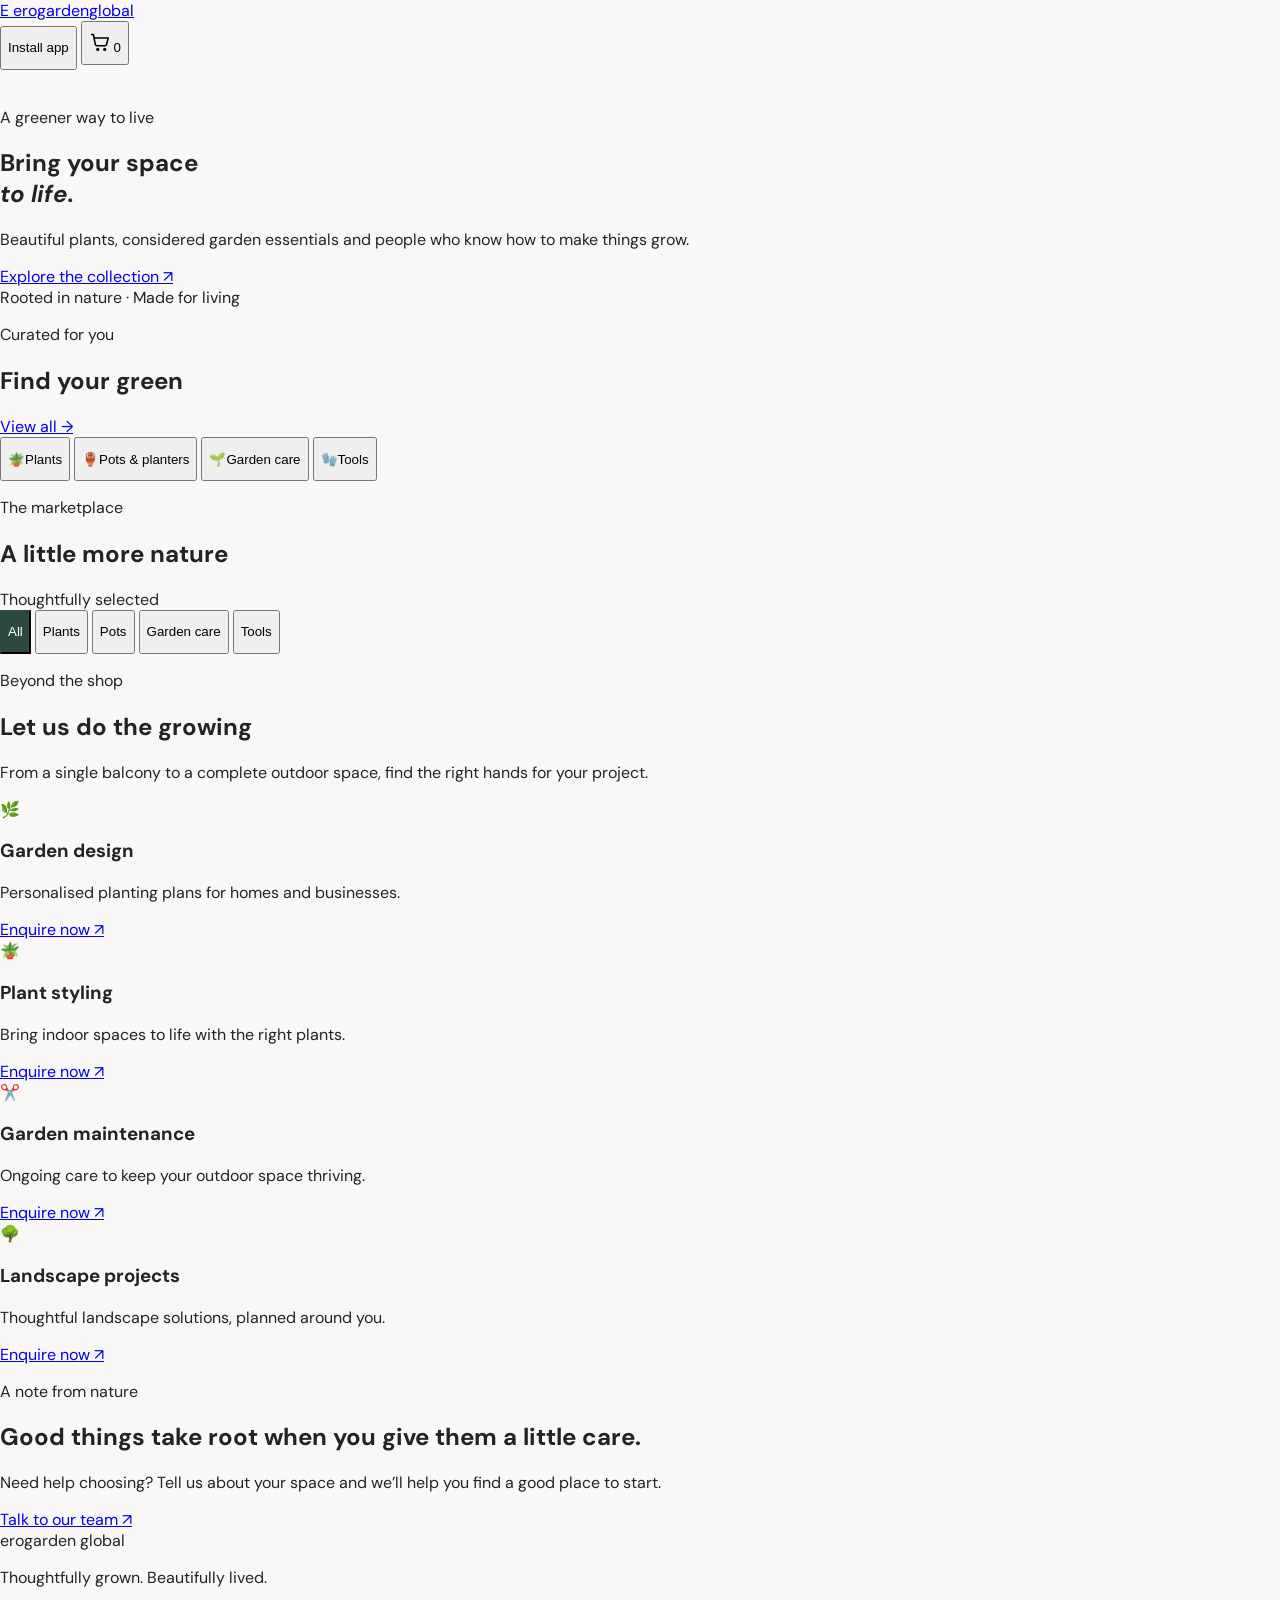
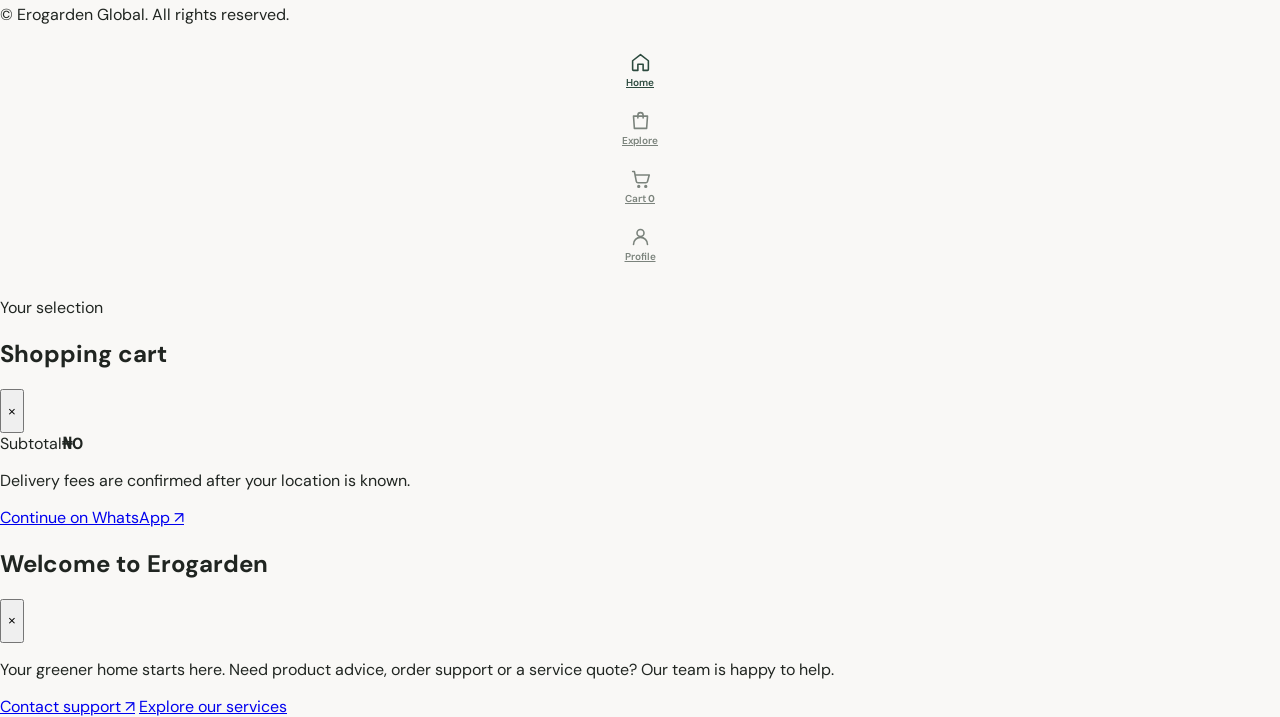
==== index.html @ 3f5a3abb "Build Erogarden Global mobile-first PWA storefront" ====
<!doctype html>
<html lang="en">
<head>
  <meta charset="UTF-8">
  <meta name="viewport" content="width=device-width, initial-scale=1, viewport-fit=cover">
  <meta name="theme-color" content="#2C4A3E">
  <meta name="description" content="Erogarden Global — shop thoughtfully selected plants, garden essentials and trusted outdoor services.">
  <title>Erogarden Global — Grow beautifully</title>
  <link rel="manifest" href="/manifest.webmanifest">
  <link rel="icon" href="/assets/icon.svg" type="image/svg+xml">
  <link rel="preconnect" href="https://fonts.googleapis.com">
  <link rel="preconnect" href="https://fonts.gstatic.com" crossorigin>
  <link href="https://fonts.googleapis.com/css2?family=DM+Sans:wght@400;500;600;700&family=Playfair+Display:wght@500;600;700&display=swap" rel="stylesheet">
  <script src="https://cdn.tailwindcss.com"></script>
  <script>
    tailwind.config = { theme: { extend: { colors: { forest: '#2C4A3E', cream: '#F9F8F6', amber: '#D97706', ink: '#202521', muted: '#737A73' }, fontFamily: { sans: ['DM Sans','sans-serif'], display: ['Playfair Display','serif'] }, boxShadow: { soft: '0 14px 40px rgba(31,52,42,.08)' } } } };
  </script>
  <style>
    :root{color-scheme:light;--forest:#2C4A3E;--cream:#F9F8F6;--amber:#D97706;--ink:#202521}
    *{box-sizing:border-box}
    html{scroll-behavior:smooth;scroll-padding-top:5rem}
    body{margin:0;background:var(--cream);color:var(--ink);font-family:'DM Sans',sans-serif;-webkit-tap-highlight-color:transparent}
    button,a,input,select{touch-action:manipulation}
    button,a{min-height:44px}
    .safe-bottom{padding-bottom:max(.5rem,env(safe-area-inset-bottom))}
    .nav-item{display:flex;flex-direction:column;align-items:center;justify-content:center;gap:3px;min-width:60px;min-height:58px;color:#7b837c;font-size:10px;font-weight:600}
    .nav-item[aria-current="page"]{color:var(--forest)}
    .nav-icon{width:21px;height:21px;stroke:currentColor;stroke-width:1.8;fill:none;stroke-linecap:round;stroke-linejoin:round}
    .chip[aria-pressed="true"]{background:var(--forest);color:white;border-color:var(--forest)}
    .product-card{background:#fff;border:1px solid #eceee9;overflow:hidden}
    .product-card img{display:block;width:100%;height:100%;object-fit:cover}
    .line-clamp-2{display:-webkit-box;-webkit-line-clamp:2;-webkit-box-orient:vertical;overflow:hidden}
    .hide-scrollbar{scrollbar-width:none}.hide-scrollbar::-webkit-scrollbar{display:none}
    .toast{transform:translateY(12px);opacity:0;pointer-events:none;transition:all .25s ease}
    .toast.show{transform:translateY(0);opacity:1}
    @media(prefers-reduced-motion:reduce){*,*::before,*::after{scroll-behavior:auto!important;animation-duration:.01ms!important;transition-duration:.01ms!important}}
  </style>
</head>
<body class="min-h-screen">
  <header class="sticky top-0 z-40 border-b border-stone-200/80 bg-cream/95 backdrop-blur-md">
    <div class="mx-auto flex max-w-6xl items-center justify-between px-4 py-3">
      <a href="#home" class="flex min-h-[44px] items-center gap-2" aria-label="Erogarden Global home">
        <span class="grid h-9 w-9 place-items-center bg-forest text-lg text-white">E</span>
        <span class="leading-tight"><span class="block font-display text-lg font-semibold tracking-tight text-forest">erogarden</span><span class="block text-[9px] font-bold uppercase tracking-[.24em] text-muted">global</span></span>
      </a>
      <div class="flex items-center gap-2">
        <button id="installBtn" class="hidden min-h-[44px] border border-forest/20 px-3 text-xs font-semibold text-forest">Install app</button>
        <button id="headerCart" class="relative grid min-h-[44px] min-w-[44px] place-items-center text-forest" aria-label="Open cart">
          <svg class="nav-icon" viewBox="0 0 24 24"><path d="M3 4h2l2.2 11.2a2 2 0 0 0 2 1.6h8.9a2 2 0 0 0 1.9-1.4L22 8H6"/><circle cx="10" cy="21" r="1"/><circle cx="18" cy="21" r="1"/></svg>
          <span id="headerCartCount" class="absolute right-0 top-0 grid h-4 min-w-4 place-items-center bg-amber px-1 text-[9px] font-bold text-white">0</span>
        </button>
      </div>
    </div>
  </header>

  <main id="home" class="mx-auto max-w-6xl px-4 pb-28">
    <section class="relative mt-4 overflow-hidden bg-forest text-white">
      <img class="absolute inset-0 h-full w-full object-cover opacity-25" src="https://images.unsplash.com/photo-1416879595882-3373a0480b5b?auto=format&fit=crop&w=1600&q=85" alt="" fetchpriority="high">
      <div class="relative max-w-xl px-6 py-12 sm:px-10 sm:py-16">
        <p class="mb-4 text-[10px] font-bold uppercase tracking-[.28em] text-amber-300">A greener way to live</p>
        <h1 class="font-display text-4xl leading-[1.08] tracking-tight sm:text-6xl">Bring your space<br><em class="font-medium text-amber-300">to life.</em></h1>
        <p class="mt-4 max-w-sm text-sm leading-6 text-white/80">Beautiful plants, considered garden essentials and people who know how to make things grow.</p>
        <a href="#marketplace" class="mt-7 inline-flex items-center justify-center bg-amber px-6 py-3 text-sm font-bold text-white transition hover:bg-amber-700">Explore the collection <span class="ml-3">↗</span></a>
      </div>
      <div class="absolute bottom-4 right-4 hidden border border-white/30 px-3 py-2 text-[9px] uppercase tracking-[.2em] text-white/80 sm:block">Rooted in nature · Made for living</div>
    </section>

    <section class="py-8" aria-label="Shop by category">
      <div class="mb-4 flex items-end justify-between"><div><p class="text-[10px] font-bold uppercase tracking-[.2em] text-amber">Curated for you</p><h2 class="mt-1 font-display text-2xl">Find your green</h2></div><a href="#marketplace" class="text-xs font-bold text-forest">View all →</a></div>
      <div class="hide-scrollbar -mx-4 flex gap-3 overflow-x-auto px-4 pb-1">
        <button class="category-shortcut min-w-[112px] border border-stone-200 bg-white p-3 text-left" data-category="Plants"><span class="text-2xl">🪴</span><span class="mt-2 block text-xs font-semibold">Plants</span></button>
        <button class="category-shortcut min-w-[112px] border border-stone-200 bg-white p-3 text-left" data-category="Pots"><span class="text-2xl">🏺</span><span class="mt-2 block text-xs font-semibold">Pots & planters</span></button>
        <button class="category-shortcut min-w-[112px] border border-stone-200 bg-white p-3 text-left" data-category="Garden Care"><span class="text-2xl">🌱</span><span class="mt-2 block text-xs font-semibold">Garden care</span></button>
        <button class="category-shortcut min-w-[112px] border border-stone-200 bg-white p-3 text-left" data-category="Tools"><span class="text-2xl">🧤</span><span class="mt-2 block text-xs font-semibold">Tools</span></button>
      </div>
    </section>

    <section id="marketplace" class="scroll-mt-24 py-5">
      <div class="flex items-end justify-between"><div><p class="text-[10px] font-bold uppercase tracking-[.2em] text-amber">The marketplace</p><h2 class="mt-1 font-display text-2xl">A little more nature</h2></div><span class="text-xs text-muted">Thoughtfully selected</span></div>
      <div class="hide-scrollbar my-4 flex gap-2 overflow-x-auto pb-1" role="group" aria-label="Filter products">
        <button class="chip border border-stone-300 px-4 text-xs font-semibold" data-filter="All" aria-pressed="true">All</button>
        <button class="chip border border-stone-300 px-4 text-xs font-semibold" data-filter="Plants" aria-pressed="false">Plants</button>
        <button class="chip border border-stone-300 px-4 text-xs font-semibold" data-filter="Pots" aria-pressed="false">Pots</button>
        <button class="chip border border-stone-300 px-4 text-xs font-semibold" data-filter="Garden Care" aria-pressed="false">Garden care</button>
        <button class="chip border border-stone-300 px-4 text-xs font-semibold" data-filter="Tools" aria-pressed="false">Tools</button>
      </div>
      <div id="productGrid" class="grid grid-cols-2 gap-3 sm:grid-cols-3 lg:grid-cols-4" aria-live="polite"></div>
    </section>

    <section id="services" class="scroll-mt-24 py-9">
      <div class="mb-5"><p class="text-[10px] font-bold uppercase tracking-[.2em] text-amber">Beyond the shop</p><h2 class="mt-1 font-display text-2xl">Let us do the growing</h2><p class="mt-2 max-w-md text-sm leading-6 text-muted">From a single balcony to a complete outdoor space, find the right hands for your project.</p></div>
      <div class="grid gap-3 sm:grid-cols-2">
        <article class="flex gap-4 border border-stone-200 bg-white p-4"><span class="text-3xl">🌿</span><div><h3 class="font-semibold">Garden design</h3><p class="mt-1 text-xs leading-5 text-muted">Personalised planting plans for homes and businesses.</p><a class="service-link mt-3 inline-flex items-center text-xs font-bold text-forest" href="https://wa.me/?text=Hello%20Erogarden%20Global%2C%20I%27m%20interested%20in%20garden%20design." target="_blank" rel="noopener">Enquire now ↗</a></div></article>
        <article class="flex gap-4 border border-stone-200 bg-white p-4"><span class="text-3xl">🪴</span><div><h3 class="font-semibold">Plant styling</h3><p class="mt-1 text-xs leading-5 text-muted">Bring indoor spaces to life with the right plants.</p><a class="service-link mt-3 inline-flex items-center text-xs font-bold text-forest" href="https://wa.me/?text=Hello%20Erogarden%20Global%2C%20I%27m%20interested%20in%20plant%20styling." target="_blank" rel="noopener">Enquire now ↗</a></div></article>
        <article class="flex gap-4 border border-stone-200 bg-white p-4"><span class="text-3xl">✂️</span><div><h3 class="font-semibold">Garden maintenance</h3><p class="mt-1 text-xs leading-5 text-muted">Ongoing care to keep your outdoor space thriving.</p><a class="service-link mt-3 inline-flex items-center text-xs font-bold text-forest" href="https://wa.me/?text=Hello%20Erogarden%20Global%2C%20I%27m%20interested%20in%20garden%20maintenance." target="_blank" rel="noopener">Enquire now ↗</a></div></article>
        <article class="flex gap-4 border border-stone-200 bg-white p-4"><span class="text-3xl">🌳</span><div><h3 class="font-semibold">Landscape projects</h3><p class="mt-1 text-xs leading-5 text-muted">Thoughtful landscape solutions, planned around you.</p><a class="service-link mt-3 inline-flex items-center text-xs font-bold text-forest" href="https://wa.me/?text=Hello%20Erogarden%20Global%2C%20I%27d%20like%20to%20discuss%20a%20landscape%20project." target="_blank" rel="noopener">Enquire now ↗</a></div></article>
      </div>
    </section>

    <section class="bg-[#E9EEE8] px-5 py-7 sm:px-8">
      <p class="text-[10px] font-bold uppercase tracking-[.2em] text-forest">A note from nature</p>
      <h2 class="mt-2 max-w-lg font-display text-2xl leading-snug text-forest">Good things take root when you give them a little care.</h2>
      <p class="mt-2 text-sm leading-6 text-forest/75">Need help choosing? Tell us about your space and we’ll help you find a good place to start.</p>
      <a href="https://wa.me/?text=Hello%20Erogarden%20Global%2C%20please%20help%20me%20choose%20the%20right%20plants." target="_blank" rel="noopener" class="mt-5 inline-flex items-center justify-center bg-forest px-5 py-3 text-sm font-semibold text-white">Talk to our team ↗</a>
    </section>
  </main>

  <footer class="border-t border-stone-200 px-4 py-7 pb-28 text-center text-xs text-muted"><span class="font-display text-lg text-forest">erogarden global</span><p class="mt-2">Thoughtfully grown. Beautifully lived.</p><p class="mt-4">© <span id="year"></span> Erogarden Global. All rights reserved.</p></footer>

  <nav class="safe-bottom fixed inset-x-0 bottom-0 z-50 border-t border-stone-200 bg-white/95 px-3 pt-1 backdrop-blur-lg" aria-label="Main navigation">
    <div class="mx-auto flex max-w-lg items-center justify-around">
      <a class="nav-item" href="#home" data-nav="home" aria-current="page"><svg class="nav-icon" viewBox="0 0 24 24"><path d="m3 10 9-7 9 7v10a1 1 0 0 1-1 1h-5v-7H9v7H4a1 1 0 0 1-1-1z"/></svg><span>Home</span></a>
      <a class="nav-item" href="#marketplace" data-nav="marketplace"><svg class="nav-icon" viewBox="0 0 24 24"><path d="M4 7h16l-1 14H5L4 7Z"/><path d="M9 9V6a3 3 0 0 1 6 0v3"/></svg><span>Explore</span></a>
      <a class="nav-item relative" href="#cart" data-nav="cart"><svg class="nav-icon" viewBox="0 0 24 24"><path d="M3 4h2l2.2 11.2a2 2 0 0 0 2 1.6h8.9a2 2 0 0 0 1.9-1.4L22 8H6"/><circle cx="10" cy="21" r="1"/><circle cx="18" cy="21" r="1"/></svg><span>Cart <b id="bottomCartCount" class="ml-0.5 text-amber">0</b></span></a>
      <a class="nav-item" href="#profile" data-nav="profile"><svg class="nav-icon" viewBox="0 0 24 24"><circle cx="12" cy="8" r="4"/><path d="M4 21a8 8 0 0 1 16 0"/></svg><span>Profile</span></a>
    </div>
  </nav>

  <section id="cart" class="fixed inset-0 z-[60] hidden bg-ink/40" aria-label="Shopping cart" aria-modal="true" role="dialog">
    <div class="absolute inset-x-0 bottom-0 max-h-[85vh] overflow-y-auto bg-cream p-5 pb-8 sm:left-auto sm:right-0 sm:top-0 sm:h-full sm:max-h-none sm:w-full sm:max-w-md">
      <div class="flex items-center justify-between"><div><p class="text-[10px] font-bold uppercase tracking-[.2em] text-amber">Your selection</p><h2 class="font-display text-2xl">Shopping cart</h2></div><button id="closeCart" class="grid min-h-[44px] min-w-[44px] place-items-center text-2xl" aria-label="Close cart">×</button></div>
      <div id="cartItems" class="mt-5 space-y-3"></div>
      <div class="mt-6 border-t border-stone-200 pt-4"><div class="flex justify-between text-sm"><span class="text-muted">Subtotal</span><strong id="cartSubtotal">₦0</strong></div><p class="mt-2 text-[11px] leading-5 text-muted">Delivery fees are confirmed after your location is known.</p><a id="checkoutBtn" href="#" class="mt-5 flex min-h-[48px] items-center justify-center bg-forest px-5 text-sm font-bold text-white">Continue on WhatsApp ↗</a></div>
    </div>
  </section>

  <section id="profile" class="fixed inset-0 z-[55] hidden bg-ink/40" aria-label="Profile panel" aria-modal="true" role="dialog">
    <div class="absolute inset-x-0 bottom-0 bg-cream p-6 sm:left-auto sm:right-0 sm:top-0 sm:h-full sm:w-full sm:max-w-md">
      <div class="flex items-center justify-between"><h2 class="font-display text-2xl">Welcome to Erogarden</h2><button id="closeProfile" class="grid min-h-[44px] min-w-[44px] place-items-center text-2xl" aria-label="Close profile">×</button></div>
      <p class="mt-3 text-sm leading-6 text-muted">Your greener home starts here. Need product advice, order support or a service quote? Our team is happy to help.</p>
      <a href="https://wa.me/?text=Hello%20Erogarden%20Global%2C%20I%20need%20some%20assistance." target="_blank" rel="noopener" class="mt-6 flex min-h-[48px] items-center justify-center bg-forest px-5 text-sm font-bold text-white">Contact support ↗</a>
      <a href="#services" id="profileServices" class="mt-3 flex min-h-[48px] items-center justify-center border border-forest text-sm font-semibold text-forest">Explore our services</a>
    </div>
  </section>

  <div id="toast" class="toast fixed bottom-24 left-1/2 z-[70] -translate-x-1/2 bg-ink px-4 py-3 text-xs font-semibold text-white shadow-soft" role="status" aria-live="polite"></div>

  <script src="/app.js" defer></script>
</body>
</html>
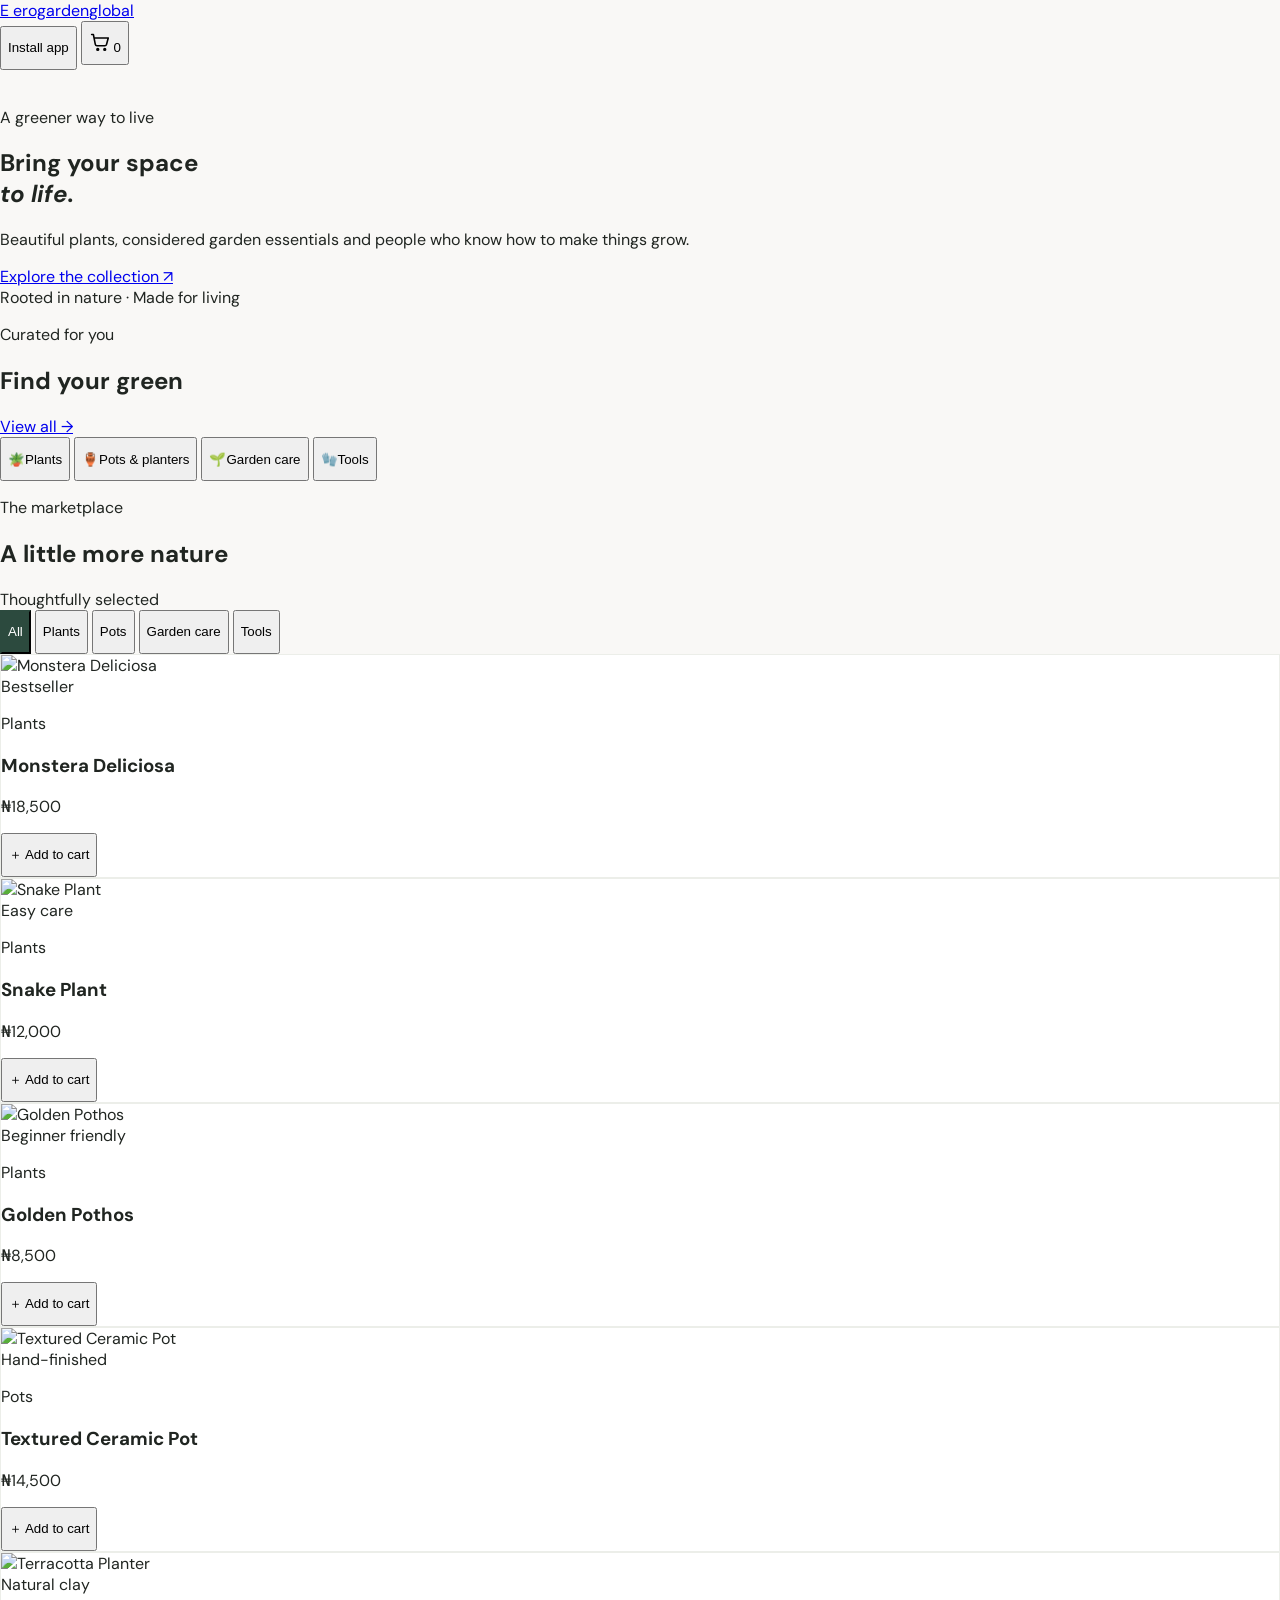
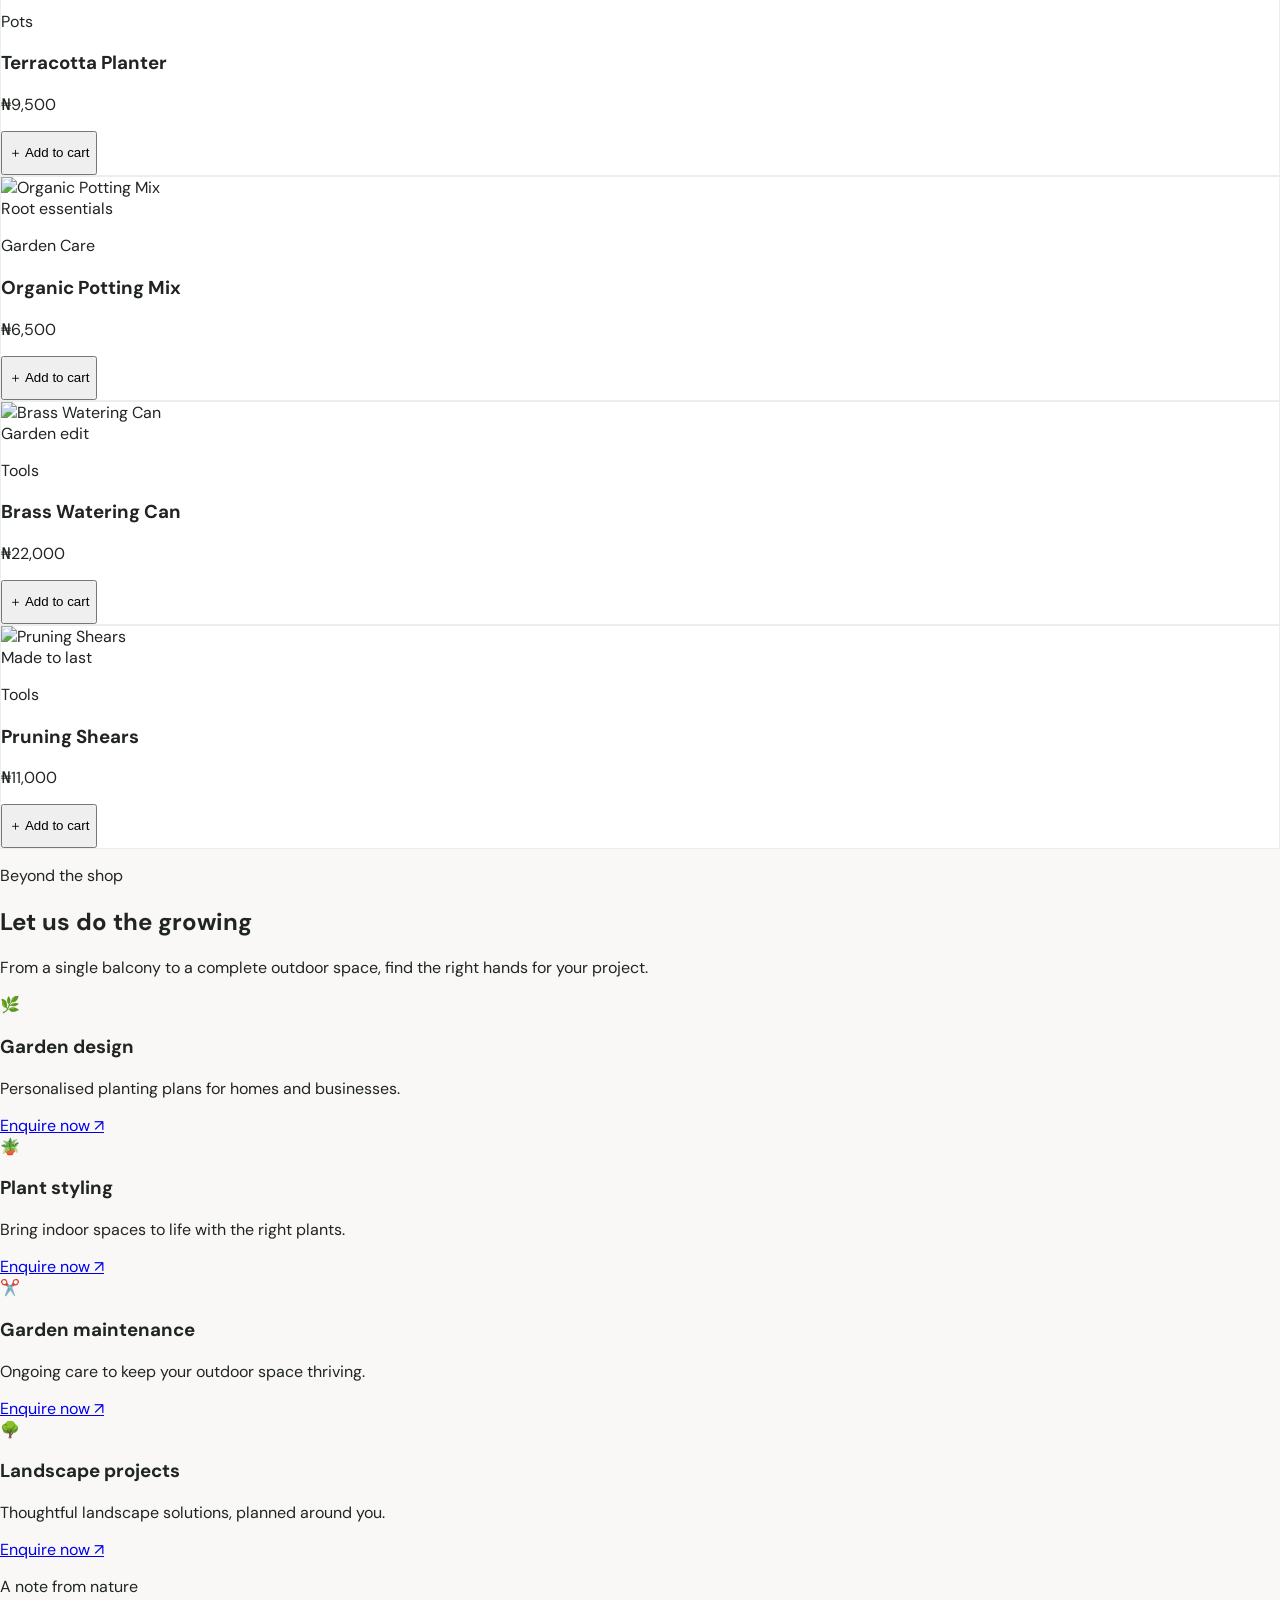
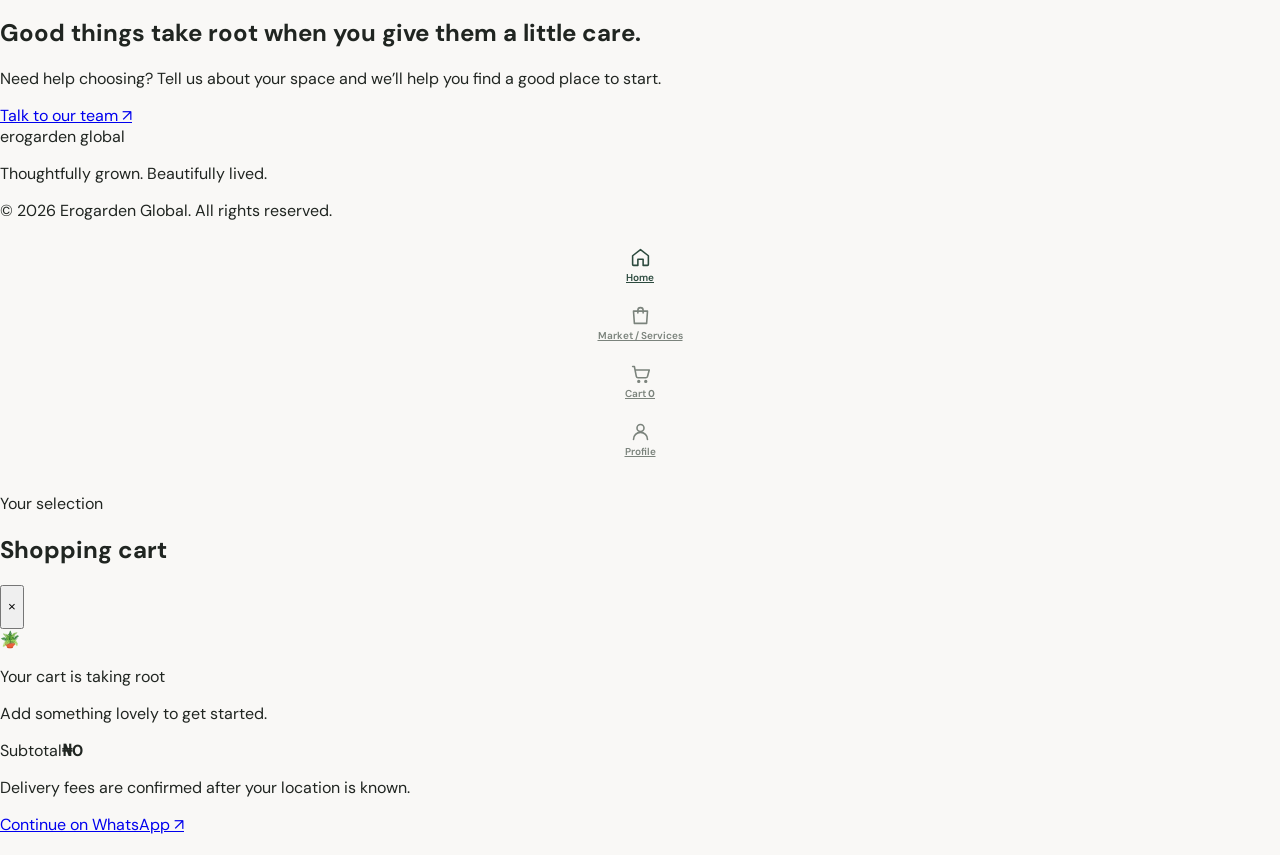
==== commit 9e0e67a0: "Label marketplace and services bottom navigation" ====
--- a/index.html
+++ b/index.html
@@ -110,7 +110,7 @@
   <nav class="safe-bottom fixed inset-x-0 bottom-0 z-50 border-t border-stone-200 bg-white/95 px-3 pt-1 backdrop-blur-lg" aria-label="Main navigation">
     <div class="mx-auto flex max-w-lg items-center justify-around">
       <a class="nav-item" href="#home" data-nav="home" aria-current="page"><svg class="nav-icon" viewBox="0 0 24 24"><path d="m3 10 9-7 9 7v10a1 1 0 0 1-1 1h-5v-7H9v7H4a1 1 0 0 1-1-1z"/></svg><span>Home</span></a>
-      <a class="nav-item" href="#marketplace" data-nav="marketplace"><svg class="nav-icon" viewBox="0 0 24 24"><path d="M4 7h16l-1 14H5L4 7Z"/><path d="M9 9V6a3 3 0 0 1 6 0v3"/></svg><span>Explore</span></a>
+      <a class="nav-item" href="#marketplace" data-nav="marketplace"><svg class="nav-icon" viewBox="0 0 24 24"><path d="M4 7h16l-1 14H5L4 7Z"/><path d="M9 9V6a3 3 0 0 1 6 0v3"/></svg><span>Market / Services</span></a>
       <a class="nav-item relative" href="#cart" data-nav="cart"><svg class="nav-icon" viewBox="0 0 24 24"><path d="M3 4h2l2.2 11.2a2 2 0 0 0 2 1.6h8.9a2 2 0 0 0 1.9-1.4L22 8H6"/><circle cx="10" cy="21" r="1"/><circle cx="18" cy="21" r="1"/></svg><span>Cart <b id="bottomCartCount" class="ml-0.5 text-amber">0</b></span></a>
       <a class="nav-item" href="#profile" data-nav="profile"><svg class="nav-icon" viewBox="0 0 24 24"><circle cx="12" cy="8" r="4"/><path d="M4 21a8 8 0 0 1 16 0"/></svg><span>Profile</span></a>
     </div>
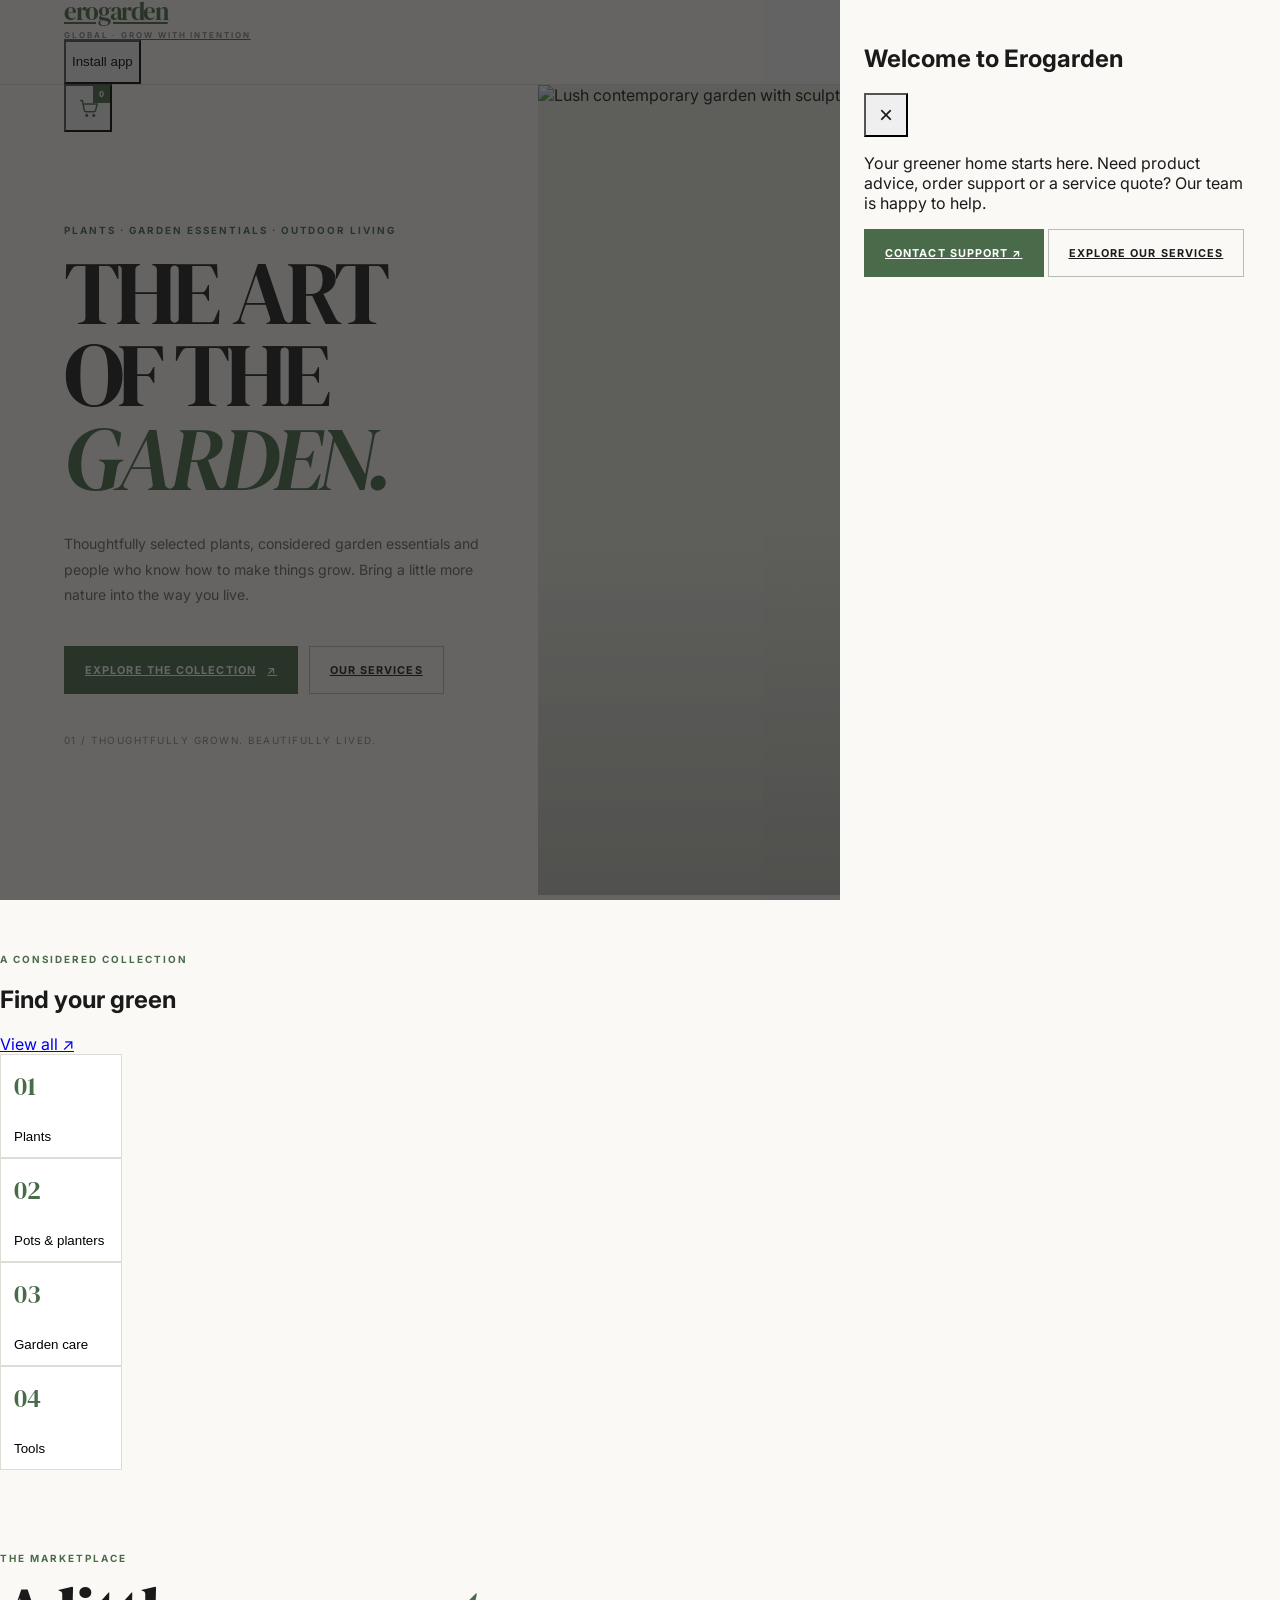
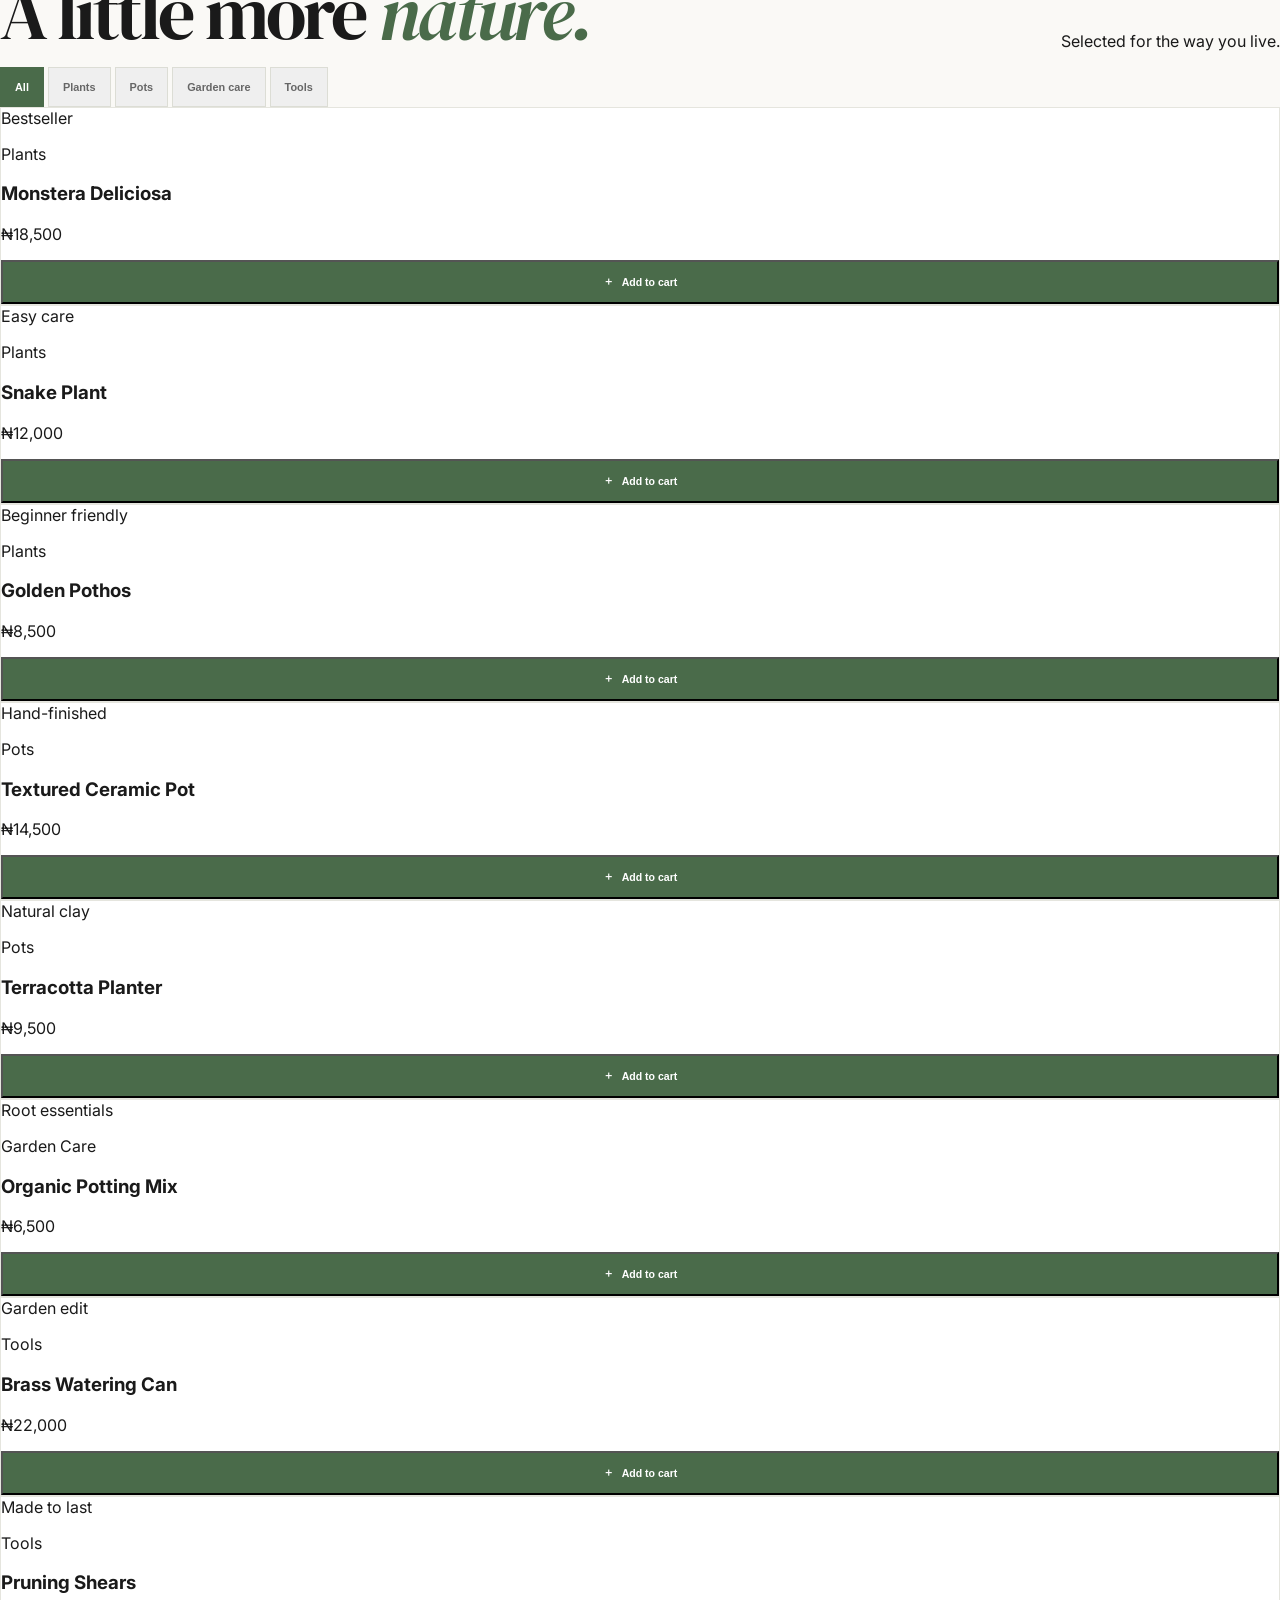
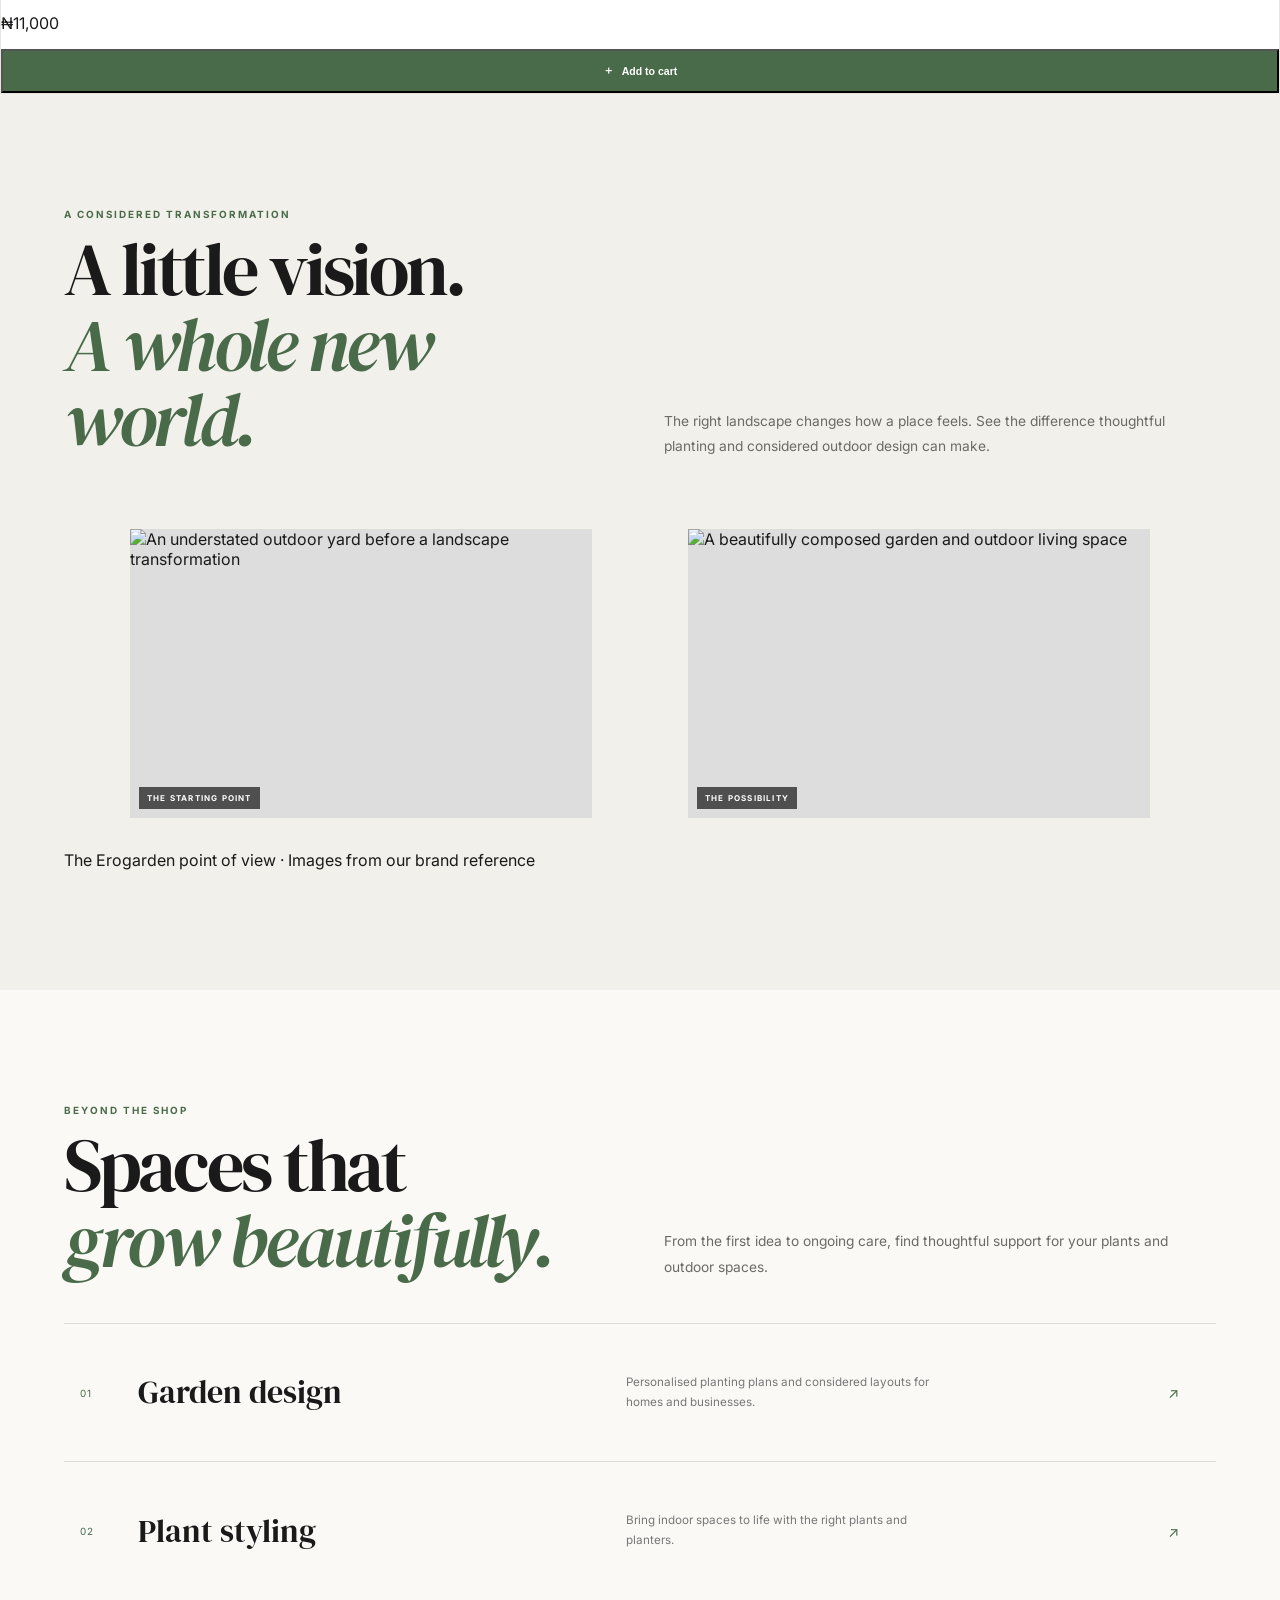
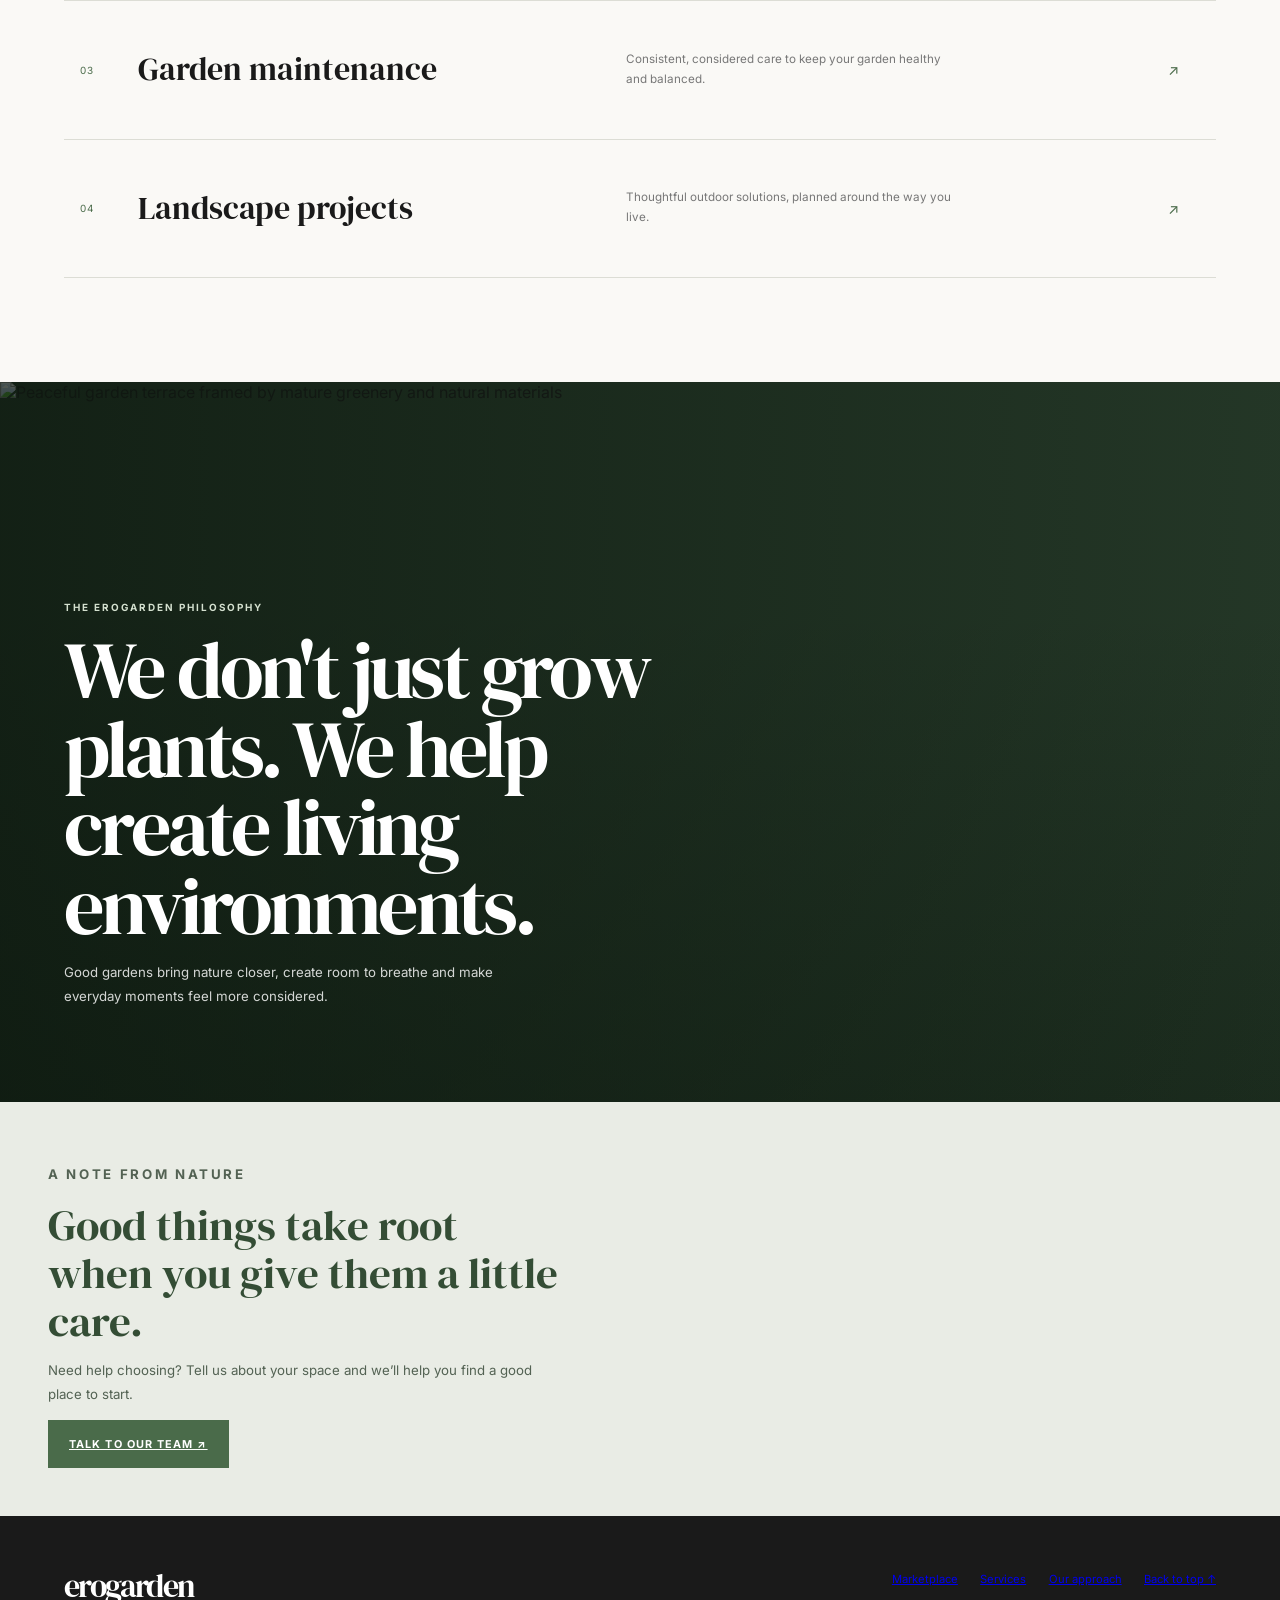
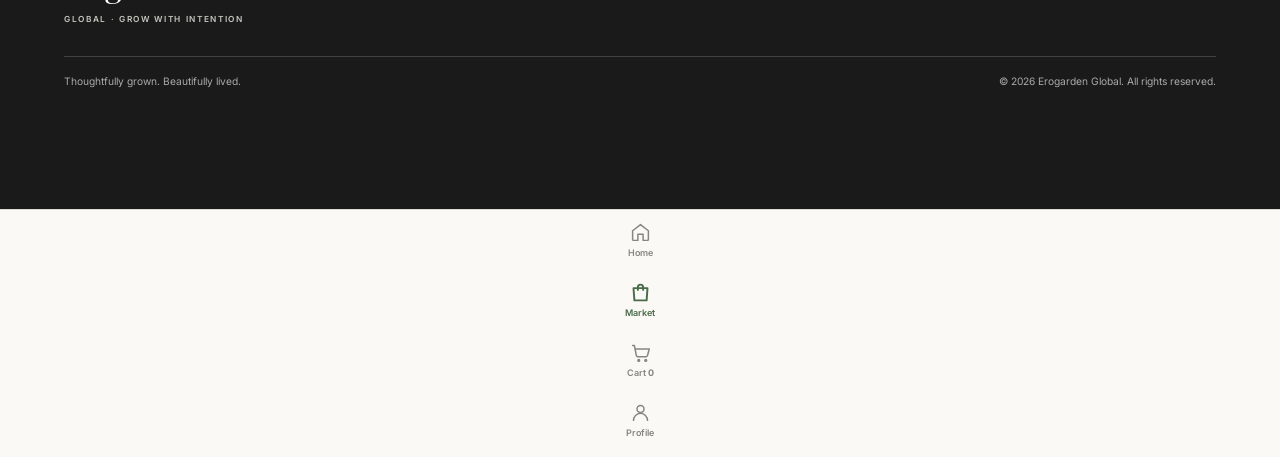
==== commit acde94a3: "Redesign mobile storefront with original Erogarden identity" ====
--- a/index.html
+++ b/index.html
@@ -1,140 +1,263 @@
 <!doctype html>
 <html lang="en">
 <head>
-  <meta charset="UTF-8">
+  <meta charset="utf-8">
   <meta name="viewport" content="width=device-width, initial-scale=1, viewport-fit=cover">
-  <meta name="theme-color" content="#2C4A3E">
-  <meta name="description" content="Erogarden Global — shop thoughtfully selected plants, garden essentials and trusted outdoor services.">
-  <title>Erogarden Global — Grow beautifully</title>
+  <meta name="theme-color" content="#FAF9F6">
+  <meta name="description" content="Erogarden Global — thoughtfully selected plants, garden essentials and considered outdoor services.">
+  <meta property="og:type" content="website">
+  <meta property="og:title" content="Erogarden Global — The art of the garden">
+  <meta property="og:description" content="Thoughtfully grown. Beautifully lived. Explore plants, garden essentials and landscape services from Erogarden.">
+  <meta property="og:image" content="https://images.unsplash.com/photo-1600607687939-ce8a6c25118c?auto=format&fit=crop&w=1200&q=85">
+  <meta name="twitter:card" content="summary_large_image">
+  <title>Erogarden Global — The art of the garden</title>
   <link rel="manifest" href="/manifest.webmanifest">
   <link rel="icon" href="/assets/icon.svg" type="image/svg+xml">
   <link rel="preconnect" href="https://fonts.googleapis.com">
   <link rel="preconnect" href="https://fonts.gstatic.com" crossorigin>
-  <link href="https://fonts.googleapis.com/css2?family=DM+Sans:wght@400;500;600;700&family=Playfair+Display:wght@500;600;700&display=swap" rel="stylesheet">
+  <link rel="preconnect" href="https://images.unsplash.com">
+  <link href="https://fonts.googleapis.com/css2?family=DM+Serif+Display:ital@0;1&family=Inter:wght@400;500;600;700&display=swap" rel="stylesheet">
   <script src="https://cdn.tailwindcss.com"></script>
   <script>
-    tailwind.config = { theme: { extend: { colors: { forest: '#2C4A3E', cream: '#F9F8F6', amber: '#D97706', ink: '#202521', muted: '#737A73' }, fontFamily: { sans: ['DM Sans','sans-serif'], display: ['Playfair Display','serif'] }, boxShadow: { soft: '0 14px 40px rgba(31,52,42,.08)' } } } };
+    tailwind.config = {theme:{extend:{colors:{paper:'#FAF9F6',ink:'#1A1A1A',sage:'#4A6B4A','sage-dark':'#344D35',line:'#DCDDD5',muted:'#6B6B65'},fontFamily:{display:['"DM Serif Display"','Georgia','serif'],sans:['Inter','sans-serif']},boxShadow:{soft:'0 14px 40px rgba(26,26,26,.08)'}}}};
   </script>
   <style>
-    :root{color-scheme:light;--forest:#2C4A3E;--cream:#F9F8F6;--amber:#D97706;--ink:#202521}
-    *{box-sizing:border-box}
-    html{scroll-behavior:smooth;scroll-padding-top:5rem}
-    body{margin:0;background:var(--cream);color:var(--ink);font-family:'DM Sans',sans-serif;-webkit-tap-highlight-color:transparent}
-    button,a,input,select{touch-action:manipulation}
+    :root{color-scheme:light;--paper:#FAF9F6;--ink:#1A1A1A;--sage:#4A6B4A;--sage-dark:#344D35;--line:#DCDDD5;--muted:#6B6B65}
+    *{box-sizing:border-box;border-radius:0!important}
+    html{scroll-behavior:smooth;scroll-padding-top:5.5rem}
+    body{margin:0;background:var(--paper);color:var(--ink);font-family:Inter,sans-serif;-webkit-font-smoothing:antialiased;-webkit-tap-highlight-color:transparent}
+    a,button,input,select,textarea{touch-action:manipulation}
     button,a{min-height:44px}
-    .safe-bottom{padding-bottom:max(.5rem,env(safe-area-inset-bottom))}
-    .nav-item{display:flex;flex-direction:column;align-items:center;justify-content:center;gap:3px;min-width:60px;min-height:58px;color:#7b837c;font-size:10px;font-weight:600}
-    .nav-item[aria-current="page"]{color:var(--forest)}
-    .nav-icon{width:21px;height:21px;stroke:currentColor;stroke-width:1.8;fill:none;stroke-linecap:round;stroke-linejoin:round}
-    .chip[aria-pressed="true"]{background:var(--forest);color:white;border-color:var(--forest)}
-    .product-card{background:#fff;border:1px solid #eceee9;overflow:hidden}
-    .product-card img{display:block;width:100%;height:100%;object-fit:cover}
-    .line-clamp-2{display:-webkit-box;-webkit-line-clamp:2;-webkit-box-orient:vertical;overflow:hidden}
+    a:focus-visible,button:focus-visible,input:focus-visible,select:focus-visible,textarea:focus-visible{outline:2px solid var(--sage);outline-offset:4px}
+    .brand{font-family:"DM Serif Display",Georgia,serif;font-size:1.55rem;letter-spacing:-.055em;line-height:.95;color:var(--sage)}
+    .brand small{display:block;margin-top:.35rem;font:600 .5rem Inter,sans-serif;letter-spacing:.24em;text-transform:uppercase;color:#777}
+    .site-header{border-bottom:1px solid rgba(220,221,213,.9);background:rgba(250,249,246,.96);backdrop-filter:blur(14px)}
+    .header-inner{height:76px}
+    .header-cart{position:relative;display:grid;place-items:center;width:48px;height:48px;color:var(--sage)}
+    .header-cart-count{position:absolute;right:0;top:0;display:grid;min-width:17px;height:17px;place-items:center;padding:0 4px;background:var(--sage);color:#fff;font-size:9px;font-weight:700}
+    .nav-icon{width:21px;height:21px;stroke:currentColor;stroke-width:1.7;fill:none;stroke-linecap:round;stroke-linejoin:round}
+    .hero{display:flex;flex-direction:column}
+    .hero-visual{position:relative;height:47svh;min-height:330px;max-height:610px;overflow:hidden;background:#e8e8df}
+    .hero-visual img{width:100%;height:100%;display:block;object-fit:cover;object-position:center 54%}
+    .hero-visual:after{content:"";position:absolute;inset:0;background:linear-gradient(0deg,rgba(26,26,26,.2),transparent 45%)}
+    .hero-copy{padding:2.5rem 1.25rem 3rem}
+    .eyebrow,.section-kicker{font-size:.62rem;font-weight:700;letter-spacing:.2em;text-transform:uppercase;color:var(--sage)}
+    .hero h1{max-width:9ch;margin:1rem 0 1.15rem;font-family:"DM Serif Display",Georgia,serif;font-size:clamp(3.45rem,14vw,6rem);font-weight:400;line-height:.92;letter-spacing:-.055em}
+    .hero h1 em,.serif-accent{font-weight:400;color:var(--sage)}
+    .hero-intro{max-width:31rem;color:#666;font-size:.9rem;line-height:1.8}
+    .button{display:inline-flex;min-height:48px;align-items:center;justify-content:center;gap:.7rem;padding:0 1.25rem;font-size:.68rem;font-weight:700;letter-spacing:.1em;text-transform:uppercase;transition:background .25s,color .25s,border-color .25s,transform .25s}
+    .button-primary{border:1px solid var(--sage);background:var(--sage);color:white}
+    .button-primary:hover{background:var(--sage-dark);border-color:var(--sage-dark)}
+    .button-outline{border:1px solid #b9bcb2;color:var(--ink)}
+    .button-outline:hover{background:var(--ink);color:white;border-color:var(--ink)}
+    .hero-actions{display:flex;flex-wrap:wrap;gap:.65rem;margin-top:1.55rem}
+    .hero-index{margin-top:1.9rem;color:#888;font-size:.62rem;letter-spacing:.15em;text-transform:uppercase}
+    .section{padding:4.5rem 1.25rem}
+    .section-heading{margin:.75rem 0 1rem;font-family:"DM Serif Display",Georgia,serif;font-size:clamp(2.35rem,9vw,4.6rem);font-weight:400;line-height:1.02;letter-spacing:-.045em}
+    .section-intro{max-width:36rem;color:#6b6b65;font-size:.86rem;line-height:1.85}
+    .category-section{padding:2.6rem 0 1.8rem}
+    .category-tile{display:flex;min-width:122px;min-height:104px;flex-direction:column;justify-content:space-between;border:1px solid var(--line);background:#fff;padding:13px;text-align:left;transition:border-color .25s,background .25s}
+    .category-tile:hover,.category-tile:focus-visible{border-color:var(--sage);background:#F1F0EA}
+    .category-symbol{font-family:"DM Serif Display",serif;font-size:1.65rem;color:var(--sage)}
     .hide-scrollbar{scrollbar-width:none}.hide-scrollbar::-webkit-scrollbar{display:none}
-    .toast{transform:translateY(12px);opacity:0;pointer-events:none;transition:all .25s ease}
-    .toast.show{transform:translateY(0);opacity:1}
-    @media(prefers-reduced-motion:reduce){*,*::before,*::after{scroll-behavior:auto!important;animation-duration:.01ms!important;transition-duration:.01ms!important}}
+    .market-section{padding-top:2rem}
+    .market-head{display:flex;align-items:end;justify-content:space-between;gap:1rem}
+    .filter-chip{min-height:40px;border:1px solid var(--line);padding:0 14px;color:#666;font-size:.68rem;font-weight:600;white-space:nowrap;transition:background .2s,color .2s,border-color .2s}
+    .filter-chip[aria-pressed="true"]{border-color:var(--sage);background:var(--sage);color:white}
+    .product-card{min-width:0;overflow:hidden;border:1px solid #e5e5de;background:#fff}
+    .product-media{position:relative;aspect-ratio:1/1.08;overflow:hidden;background:#eeeee8}
+    .product-media img{display:block;width:100%;height:100%;object-fit:cover;transition:transform .55s cubic-bezier(.2,.7,.2,1)}
+    .product-tag{position:absolute;top:10px;left:10px;background:rgba(250,249,246,.94);padding:6px 8px;color:var(--sage-dark);font-size:8px;font-weight:700;letter-spacing:.1em;text-transform:uppercase}
+    .product-info{padding:12px}
+    .product-category{color:var(--sage);font-size:8px;font-weight:700;letter-spacing:.15em;text-transform:uppercase}
+    .product-name{min-height:2.5rem;margin-top:5px;font-size:.79rem;font-weight:600;line-height:1.45}
+    .product-price{margin-top:4px;color:var(--ink);font-size:.83rem;font-weight:700}
+    .add-to-cart{display:flex;width:100%;min-height:44px;align-items:center;justify-content:center;gap:8px;margin-top:12px;background:var(--sage);padding:0 10px;color:#fff;font-size:.66rem;font-weight:700;transition:background .2s,transform .2s}
+    .add-to-cart:hover{background:var(--sage-dark)}
+    .transformation{background:#F1F0EA}
+    .transform-grid{display:grid;grid-template-columns:1fr 1fr;gap:8px;margin-top:1.8rem}
+    .transform-frame{position:relative;overflow:hidden;aspect-ratio:4/5;background:#ddd}
+    .transform-frame img{width:100%;height:100%;object-fit:cover}
+    .transform-label{position:absolute;left:9px;bottom:9px;background:rgba(26,26,26,.72);padding:6px 8px;color:white;font-size:8px;font-weight:700;letter-spacing:.15em;text-transform:uppercase}
+    .services{padding-top:4.5rem;padding-bottom:4.5rem}
+    .service-list{margin-top:1.8rem;border-top:1px solid var(--line)}
+    .service-row{display:grid;grid-template-columns:2rem 1fr auto;align-items:center;gap:.6rem;min-height:82px;border-bottom:1px solid var(--line);padding:1rem .2rem;color:var(--ink);text-decoration:none;transition:background .25s,color .25s,padding .25s}
+    .service-number{color:var(--sage);font-size:.62rem;letter-spacing:.12em}
+    .service-title{font-family:"DM Serif Display",Georgia,serif;font-size:clamp(1.35rem,5.5vw,2rem);font-weight:400;line-height:1.1}
+    .service-description{display:none}
+    .service-arrow{color:var(--sage);font-size:.9rem;transition:transform .25s}
+    .philosophy{position:relative;display:flex;min-height:520px;align-items:flex-end;overflow:hidden;background:#273b2a}
+    .philosophy>img{position:absolute;inset:0;width:100%;height:100%;object-fit:cover;object-position:center}
+    .philosophy:after{position:absolute;inset:0;content:"";background:linear-gradient(90deg,rgba(11,22,13,.72),rgba(11,22,13,.12)),linear-gradient(0deg,rgba(11,22,13,.35),transparent 68%)}
+    .philosophy-copy{position:relative;z-index:1;max-width:780px;padding:3.5rem 1.25rem;color:white}
+    .philosophy-copy .section-kicker{color:#d4e0cf}
+    .philosophy-copy h2{margin:1rem 0;font-family:"DM Serif Display",Georgia,serif;font-size:clamp(2.7rem,10vw,5rem);font-weight:400;line-height:.98;letter-spacing:-.045em}
+    .philosophy-copy p{max-width:28rem;color:rgba(255,255,255,.82);font-size:.83rem;line-height:1.8}
+    .note-section{background:#E9ECE5;padding:2rem 1.25rem}
+    .note-section h2{max-width:32rem;margin:.7rem 0;font-family:"DM Serif Display",Georgia,serif;font-size:clamp(1.8rem,6vw,2.7rem);font-weight:400;line-height:1.12;color:var(--sage-dark)}
+    .note-section p{max-width:31rem;color:#536253;font-size:.83rem;line-height:1.8}
+    .footer{background:#1A1A1A;padding:2.5rem 1.25rem 7.5rem;color:#fff}
+    .footer-brand{font-family:"DM Serif Display",Georgia,serif;font-size:2rem;letter-spacing:-.05em}
+    .footer-brand small{display:block;margin-top:.35rem;color:#c7c7c0;font:600 .52rem Inter,sans-serif;letter-spacing:.2em;text-transform:uppercase}
+    .footer-links{display:flex;flex-wrap:wrap;gap:1rem 1.4rem;margin-top:1.5rem;color:#c7c7c0;font-size:.7rem}
+    .footer-bottom{margin-top:2rem;border-top:1px solid #42423e;padding-top:1rem;color:#aaa;font-size:.64rem;line-height:1.6}
+    .safe-bottom{padding-bottom:max(.45rem,env(safe-area-inset-bottom))}
+    .bottom-nav{border-top:1px solid var(--line);background:rgba(250,249,246,.97);backdrop-filter:blur(14px)}
+    .nav-item{display:flex;min-width:60px;min-height:60px;flex-direction:column;align-items:center;justify-content:center;gap:4px;color:#85867f;font-size:9px;font-weight:600;text-decoration:none}
+    .nav-item[aria-current="page"]{color:var(--sage)}
+    .nav-item[aria-current="page"] .nav-icon{stroke-width:2.2}
+    .panel-backdrop{position:fixed;inset:0;z-index:80;background:rgba(26,26,26,.42)}
+    .panel-sheet{position:absolute;inset:auto 0 0;max-height:86svh;overflow-y:auto;background:var(--paper);padding:1.25rem 1.25rem max(1.5rem,env(safe-area-inset-bottom))}
+    .panel-close{display:grid;min-width:44px;min-height:44px;place-items:center;font-size:1.5rem;color:var(--ink)}
+    .quantity-btn{display:grid;min-width:40px;min-height:40px;place-items:center;border:1px solid var(--line);background:white}
+    .toast{pointer-events:none;position:fixed;z-index:100;bottom:calc(5.7rem + env(safe-area-inset-bottom));left:50%;max-width:calc(100vw - 32px);transform:translate(-50%,12px);opacity:0;background:var(--ink);padding:12px 16px;color:white;font-size:11px;font-weight:600;transition:opacity .2s,transform .2s}
+    .toast.show{transform:translate(-50%,0);opacity:1}
+    @media(hover:hover) and (pointer:fine){.product-card:hover .product-media img{transform:scale(1.035)}.service-row:hover{background:var(--sage);padding-left:1rem;padding-right:1rem;color:#fff}.service-row:hover .service-number,.service-row:hover .service-arrow{color:#fff}.service-row:hover .service-arrow{transform:translateX(4px)}.button:hover{transform:translateY(-2px)}}
+    @media(min-width:768px){
+      .header-inner{height:84px}.hero{display:grid;min-height:690px;height:min(90svh,900px);grid-template-columns:42% 58%;align-items:stretch}.hero-copy{grid-column:1;grid-row:1;display:flex;flex-direction:column;justify-content:center;padding:3rem 2rem 3rem 3rem}.hero-visual{grid-column:2;grid-row:1;height:auto;max-height:none;min-height:0}.hero h1{font-size:clamp(4.1rem,7vw,7rem)}.hero-intro{font-size:.88rem}.hero-index{margin-top:2.5rem}
+      .section{padding:6.5rem 3rem}.category-section{padding:3rem 0 2rem}.market-section{padding-top:2.5rem}.transform-head,.services-head{display:grid;grid-template-columns:1fr 1fr;align-items:end;gap:3rem}.transform-head .section-intro,.services-head .section-intro{justify-self:end}.transform-grid{max-width:1100px;margin:2.5rem auto 0;gap:1rem}.transform-frame{aspect-ratio:16/10}.service-row{grid-template-columns:3rem minmax(250px,.9fr) minmax(220px,1fr) 2rem;min-height:112px;padding:1.2rem 1rem}.service-description{display:block;max-width:330px;color:#777;font-size:.73rem;line-height:1.7}.service-row:hover .service-description{color:rgba(255,255,255,.86)}.philosophy{min-height:720px}.philosophy-copy{padding:5rem 3rem}.note-section{padding:3rem}.footer{padding:3rem 3rem 7.5rem}.footer-top{display:flex;align-items:center;justify-content:space-between}.footer-links{margin-top:0}.footer-bottom{display:flex;justify-content:space-between;gap:1rem}
+      .panel-sheet{inset:0 0 0 auto;width:min(100%,440px);max-height:none;padding:1.5rem}
+    }
+    @media(min-width:1100px){.header-inner{padding-left:5vw;padding-right:5vw}.hero-copy{padding-left:5vw}.section{padding-left:5vw;padding-right:5vw}.category-section{padding-left:0;padding-right:0}.philosophy-copy{padding-left:5vw}.footer{padding-left:5vw;padding-right:5vw}}
+    @media(prefers-reduced-motion:reduce){html{scroll-behavior:auto}*,*:before,*:after{scroll-behavior:auto!important;animation-duration:.01ms!important;animation-iteration-count:1!important;transition-duration:.01ms!important}.product-card img{transform:none!important}}
   </style>
 </head>
 <body class="min-h-screen">
-  <header class="sticky top-0 z-40 border-b border-stone-200/80 bg-cream/95 backdrop-blur-md">
-    <div class="mx-auto flex max-w-6xl items-center justify-between px-4 py-3">
-      <a href="#home" class="flex min-h-[44px] items-center gap-2" aria-label="Erogarden Global home">
-        <span class="grid h-9 w-9 place-items-center bg-forest text-lg text-white">E</span>
-        <span class="leading-tight"><span class="block font-display text-lg font-semibold tracking-tight text-forest">erogarden</span><span class="block text-[9px] font-bold uppercase tracking-[.24em] text-muted">global</span></span>
-      </a>
+  <header class="site-header sticky top-0 z-40">
+    <div class="header-inner mx-auto flex max-w-7xl items-center justify-between px-4">
+      <a href="#home" class="brand" aria-label="Erogarden Global home">erogarden<small>GLOBAL · GROW WITH INTENTION</small></a>
       <div class="flex items-center gap-2">
-        <button id="installBtn" class="hidden min-h-[44px] border border-forest/20 px-3 text-xs font-semibold text-forest">Install app</button>
-        <button id="headerCart" class="relative grid min-h-[44px] min-w-[44px] place-items-center text-forest" aria-label="Open cart">
-          <svg class="nav-icon" viewBox="0 0 24 24"><path d="M3 4h2l2.2 11.2a2 2 0 0 0 2 1.6h8.9a2 2 0 0 0 1.9-1.4L22 8H6"/><circle cx="10" cy="21" r="1"/><circle cx="18" cy="21" r="1"/></svg>
-          <span id="headerCartCount" class="absolute right-0 top-0 grid h-4 min-w-4 place-items-center bg-amber px-1 text-[9px] font-bold text-white">0</span>
+        <button id="installBtn" class="hidden min-h-[44px] border border-[#DCDDD5] px-3 text-[10px] font-bold uppercase tracking-wider text-sage">Install app</button>
+        <button id="headerCart" class="header-cart" aria-label="Open cart">
+          <svg class="nav-icon" viewBox="0 0 24 24" aria-hidden="true"><path d="M3 4h2l2.2 11.2a2 2 0 0 0 2 1.6h8.9a2 2 0 0 0 1.9-1.4L22 8H6"/><circle cx="10" cy="21" r="1"/><circle cx="18" cy="21" r="1"/></svg>
+          <span id="headerCartCount" class="header-cart-count">0</span>
         </button>
       </div>
     </div>
   </header>
 
-  <main id="home" class="mx-auto max-w-6xl px-4 pb-28">
-    <section class="relative mt-4 overflow-hidden bg-forest text-white">
-      <img class="absolute inset-0 h-full w-full object-cover opacity-25" src="https://images.unsplash.com/photo-1416879595882-3373a0480b5b?auto=format&fit=crop&w=1600&q=85" alt="" fetchpriority="high">
-      <div class="relative max-w-xl px-6 py-12 sm:px-10 sm:py-16">
-        <p class="mb-4 text-[10px] font-bold uppercase tracking-[.28em] text-amber-300">A greener way to live</p>
-        <h1 class="font-display text-4xl leading-[1.08] tracking-tight sm:text-6xl">Bring your space<br><em class="font-medium text-amber-300">to life.</em></h1>
-        <p class="mt-4 max-w-sm text-sm leading-6 text-white/80">Beautiful plants, considered garden essentials and people who know how to make things grow.</p>
-        <a href="#marketplace" class="mt-7 inline-flex items-center justify-center bg-amber px-6 py-3 text-sm font-bold text-white transition hover:bg-amber-700">Explore the collection <span class="ml-3">↗</span></a>
-      </div>
-      <div class="absolute bottom-4 right-4 hidden border border-white/30 px-3 py-2 text-[9px] uppercase tracking-[.2em] text-white/80 sm:block">Rooted in nature · Made for living</div>
-    </section>
-
-    <section class="py-8" aria-label="Shop by category">
-      <div class="mb-4 flex items-end justify-between"><div><p class="text-[10px] font-bold uppercase tracking-[.2em] text-amber">Curated for you</p><h2 class="mt-1 font-display text-2xl">Find your green</h2></div><a href="#marketplace" class="text-xs font-bold text-forest">View all →</a></div>
-      <div class="hide-scrollbar -mx-4 flex gap-3 overflow-x-auto px-4 pb-1">
-        <button class="category-shortcut min-w-[112px] border border-stone-200 bg-white p-3 text-left" data-category="Plants"><span class="text-2xl">🪴</span><span class="mt-2 block text-xs font-semibold">Plants</span></button>
-        <button class="category-shortcut min-w-[112px] border border-stone-200 bg-white p-3 text-left" data-category="Pots"><span class="text-2xl">🏺</span><span class="mt-2 block text-xs font-semibold">Pots & planters</span></button>
-        <button class="category-shortcut min-w-[112px] border border-stone-200 bg-white p-3 text-left" data-category="Garden Care"><span class="text-2xl">🌱</span><span class="mt-2 block text-xs font-semibold">Garden care</span></button>
-        <button class="category-shortcut min-w-[112px] border border-stone-200 bg-white p-3 text-left" data-category="Tools"><span class="text-2xl">🧤</span><span class="mt-2 block text-xs font-semibold">Tools</span></button>
-      </div>
-    </section>
-
-    <section id="marketplace" class="scroll-mt-24 py-5">
-      <div class="flex items-end justify-between"><div><p class="text-[10px] font-bold uppercase tracking-[.2em] text-amber">The marketplace</p><h2 class="mt-1 font-display text-2xl">A little more nature</h2></div><span class="text-xs text-muted">Thoughtfully selected</span></div>
-      <div class="hide-scrollbar my-4 flex gap-2 overflow-x-auto pb-1" role="group" aria-label="Filter products">
-        <button class="chip border border-stone-300 px-4 text-xs font-semibold" data-filter="All" aria-pressed="true">All</button>
-        <button class="chip border border-stone-300 px-4 text-xs font-semibold" data-filter="Plants" aria-pressed="false">Plants</button>
-        <button class="chip border border-stone-300 px-4 text-xs font-semibold" data-filter="Pots" aria-pressed="false">Pots</button>
-        <button class="chip border border-stone-300 px-4 text-xs font-semibold" data-filter="Garden Care" aria-pressed="false">Garden care</button>
-        <button class="chip border border-stone-300 px-4 text-xs font-semibold" data-filter="Tools" aria-pressed="false">Tools</button>
+  <main id="home" class="mx-auto max-w-7xl px-0 pb-4">
+    <section class="hero" aria-labelledby="heroTitle">
+      <div class="hero-visual">
+        <img src="https://images.unsplash.com/photo-1600607687939-ce8a6c25118c?auto=format&fit=crop&w=1800&q=88" alt="Lush contemporary garden with sculptural planting and a serene outdoor living space" fetchpriority="high" decoding="async">
+      </div>
+      <div class="hero-copy">
+        <span class="eyebrow">Plants · Garden essentials · Outdoor living</span>
+        <h1 id="heroTitle">THE ART OF THE <em>GARDEN.</em></h1>
+        <p class="hero-intro">Thoughtfully selected plants, considered garden essentials and people who know how to make things grow. Bring a little more nature into the way you live.</p>
+        <div class="hero-actions">
+          <a href="#marketplace" class="button button-primary">Explore the collection <span aria-hidden="true">↗</span></a>
+          <a href="#services" class="button button-outline">Our services</a>
+        </div>
+        <p class="hero-index">01 / Thoughtfully grown. Beautifully lived.</p>
+      </div>
+    </section>
+
+    <section class="category-section mx-auto max-w-7xl px-5 md:px-12" aria-label="Shop by category">
+      <div class="mb-4 flex items-end justify-between gap-3">
+        <div><p class="section-kicker">A considered collection</p><h2 class="mt-1 font-display text-2xl">Find your green</h2></div>
+        <a href="#marketplace" class="min-h-[44px] inline-flex items-center text-xs font-semibold text-sage">View all ↗</a>
+      </div>
+      <div class="hide-scrollbar -mx-5 flex gap-2 overflow-x-auto px-5 pb-2 md:mx-0 md:px-0">
+        <button class="category-tile" data-category="Plants"><span class="category-symbol">01</span><span class="text-xs font-semibold">Plants</span></button>
+        <button class="category-tile" data-category="Pots"><span class="category-symbol">02</span><span class="text-xs font-semibold">Pots & planters</span></button>
+        <button class="category-tile" data-category="Garden Care"><span class="category-symbol">03</span><span class="text-xs font-semibold">Garden care</span></button>
+        <button class="category-tile" data-category="Tools"><span class="category-symbol">04</span><span class="text-xs font-semibold">Tools</span></button>
+      </div>
+    </section>
+
+    <section id="marketplace" class="market-section scroll-mt-24 px-5 md:px-12" aria-labelledby="marketTitle">
+      <div class="market-head">
+        <div><p class="section-kicker">The marketplace</p><h2 id="marketTitle" class="section-heading">A little more <em class="serif-accent">nature.</em></h2></div>
+        <p class="hidden pb-4 text-xs text-muted sm:block">Selected for the way you live.</p>
+      </div>
+      <div class="hide-scrollbar my-4 flex gap-2 overflow-x-auto pb-2" role="group" aria-label="Filter products">
+        <button class="filter-chip" data-filter="All" aria-pressed="true">All</button>
+        <button class="filter-chip" data-filter="Plants" aria-pressed="false">Plants</button>
+        <button class="filter-chip" data-filter="Pots" aria-pressed="false">Pots</button>
+        <button class="filter-chip" data-filter="Garden Care" aria-pressed="false">Garden care</button>
+        <button class="filter-chip" data-filter="Tools" aria-pressed="false">Tools</button>
       </div>
       <div id="productGrid" class="grid grid-cols-2 gap-3 sm:grid-cols-3 lg:grid-cols-4" aria-live="polite"></div>
     </section>
 
-    <section id="services" class="scroll-mt-24 py-9">
-      <div class="mb-5"><p class="text-[10px] font-bold uppercase tracking-[.2em] text-amber">Beyond the shop</p><h2 class="mt-1 font-display text-2xl">Let us do the growing</h2><p class="mt-2 max-w-md text-sm leading-6 text-muted">From a single balcony to a complete outdoor space, find the right hands for your project.</p></div>
-      <div class="grid gap-3 sm:grid-cols-2">
-        <article class="flex gap-4 border border-stone-200 bg-white p-4"><span class="text-3xl">🌿</span><div><h3 class="font-semibold">Garden design</h3><p class="mt-1 text-xs leading-5 text-muted">Personalised planting plans for homes and businesses.</p><a class="service-link mt-3 inline-flex items-center text-xs font-bold text-forest" href="https://wa.me/?text=Hello%20Erogarden%20Global%2C%20I%27m%20interested%20in%20garden%20design." target="_blank" rel="noopener">Enquire now ↗</a></div></article>
-        <article class="flex gap-4 border border-stone-200 bg-white p-4"><span class="text-3xl">🪴</span><div><h3 class="font-semibold">Plant styling</h3><p class="mt-1 text-xs leading-5 text-muted">Bring indoor spaces to life with the right plants.</p><a class="service-link mt-3 inline-flex items-center text-xs font-bold text-forest" href="https://wa.me/?text=Hello%20Erogarden%20Global%2C%20I%27m%20interested%20in%20plant%20styling." target="_blank" rel="noopener">Enquire now ↗</a></div></article>
-        <article class="flex gap-4 border border-stone-200 bg-white p-4"><span class="text-3xl">✂️</span><div><h3 class="font-semibold">Garden maintenance</h3><p class="mt-1 text-xs leading-5 text-muted">Ongoing care to keep your outdoor space thriving.</p><a class="service-link mt-3 inline-flex items-center text-xs font-bold text-forest" href="https://wa.me/?text=Hello%20Erogarden%20Global%2C%20I%27m%20interested%20in%20garden%20maintenance." target="_blank" rel="noopener">Enquire now ↗</a></div></article>
-        <article class="flex gap-4 border border-stone-200 bg-white p-4"><span class="text-3xl">🌳</span><div><h3 class="font-semibold">Landscape projects</h3><p class="mt-1 text-xs leading-5 text-muted">Thoughtful landscape solutions, planned around you.</p><a class="service-link mt-3 inline-flex items-center text-xs font-bold text-forest" href="https://wa.me/?text=Hello%20Erogarden%20Global%2C%20I%27d%20like%20to%20discuss%20a%20landscape%20project." target="_blank" rel="noopener">Enquire now ↗</a></div></article>
-      </div>
-    </section>
-
-    <section class="bg-[#E9EEE8] px-5 py-7 sm:px-8">
-      <p class="text-[10px] font-bold uppercase tracking-[.2em] text-forest">A note from nature</p>
-      <h2 class="mt-2 max-w-lg font-display text-2xl leading-snug text-forest">Good things take root when you give them a little care.</h2>
-      <p class="mt-2 text-sm leading-6 text-forest/75">Need help choosing? Tell us about your space and we’ll help you find a good place to start.</p>
-      <a href="https://wa.me/?text=Hello%20Erogarden%20Global%2C%20please%20help%20me%20choose%20the%20right%20plants." target="_blank" rel="noopener" class="mt-5 inline-flex items-center justify-center bg-forest px-5 py-3 text-sm font-semibold text-white">Talk to our team ↗</a>
+    <section id="difference" class="section transformation mt-12 scroll-mt-20" aria-labelledby="differenceTitle">
+      <div class="transform-head">
+        <div><p class="section-kicker">A considered transformation</p><h2 id="differenceTitle" class="section-heading">A little vision.<br><em class="serif-accent">A whole new world.</em></h2></div>
+        <p class="section-intro">The right landscape changes how a place feels. See the difference thoughtful planting and considered outdoor design can make.</p>
+      </div>
+      <div class="transform-grid">
+        <figure class="transform-frame"><img src="https://images.unsplash.com/photo-1598908314732-07113901949e?auto=format&fit=crop&w=1000&q=85" alt="An understated outdoor yard before a landscape transformation" loading="lazy" decoding="async"><figcaption class="transform-label">The starting point</figcaption></figure>
+        <figure class="transform-frame"><img src="https://images.unsplash.com/photo-1600210492486-724fe5c67fb0?auto=format&fit=crop&w=1000&q=85" alt="A beautifully composed garden and outdoor living space" loading="lazy" decoding="async"><figcaption class="transform-label">The possibility</figcaption></figure>
+      </div>
+      <p class="mt-4 text-center text-[9px] uppercase tracking-[.16em] text-[#777]">The Erogarden point of view · Images from our brand reference</p>
+    </section>
+
+    <section id="services" class="section services scroll-mt-20" aria-labelledby="servicesTitle">
+      <div class="services-head">
+        <div><p class="section-kicker">Beyond the shop</p><h2 id="servicesTitle" class="section-heading">Spaces that<br><em class="serif-accent">grow beautifully.</em></h2></div>
+        <p class="section-intro">From the first idea to ongoing care, find thoughtful support for your plants and outdoor spaces.</p>
+      </div>
+      <div class="service-list">
+        <a class="service-row" href="https://wa.me/?text=Hello%20Erogarden%20Global%2C%20I%27m%20interested%20in%20garden%20design." target="_blank" rel="noopener"><span class="service-number">01</span><h3 class="service-title">Garden design</h3><p class="service-description">Personalised planting plans and considered layouts for homes and businesses.</p><span class="service-arrow" aria-hidden="true">↗</span></a>
+        <a class="service-row" href="https://wa.me/?text=Hello%20Erogarden%20Global%2C%20I%27m%20interested%20in%20plant%20styling." target="_blank" rel="noopener"><span class="service-number">02</span><h3 class="service-title">Plant styling</h3><p class="service-description">Bring indoor spaces to life with the right plants and planters.</p><span class="service-arrow" aria-hidden="true">↗</span></a>
+        <a class="service-row" href="https://wa.me/?text=Hello%20Erogarden%20Global%2C%20I%27m%20interested%20in%20garden%20maintenance." target="_blank" rel="noopener"><span class="service-number">03</span><h3 class="service-title">Garden maintenance</h3><p class="service-description">Consistent, considered care to keep your garden healthy and balanced.</p><span class="service-arrow" aria-hidden="true">↗</span></a>
+        <a class="service-row" href="https://wa.me/?text=Hello%20Erogarden%20Global%2C%20I%27d%20like%20to%20discuss%20a%20landscape%20project." target="_blank" rel="noopener"><span class="service-number">04</span><h3 class="service-title">Landscape projects</h3><p class="service-description">Thoughtful outdoor solutions, planned around the way you live.</p><span class="service-arrow" aria-hidden="true">↗</span></a>
+      </div>
+    </section>
+
+    <section id="philosophy" class="philosophy scroll-mt-20" aria-labelledby="philosophyTitle">
+      <img src="https://images.unsplash.com/photo-1600566753086-00f18fb6b3ea?auto=format&fit=crop&w=2000&q=85" alt="Peaceful garden terrace framed by mature greenery and natural materials" loading="lazy" decoding="async">
+      <div class="philosophy-copy">
+        <span class="section-kicker">The Erogarden philosophy</span>
+        <h2 id="philosophyTitle">We don't just grow plants. We help create living environments.</h2>
+        <p>Good gardens bring nature closer, create room to breathe and make everyday moments feel more considered.</p>
+      </div>
+    </section>
+
+    <section class="note-section">
+      <p class="section-kicker">A note from nature</p>
+      <h2>Good things take root when you give them a little care.</h2>
+      <p>Need help choosing? Tell us about your space and we’ll help you find a good place to start.</p>
+      <a href="https://wa.me/?text=Hello%20Erogarden%20Global%2C%20please%20help%20me%20choose%20the%20right%20plants." target="_blank" rel="noopener" class="button button-primary mt-5">Talk to our team ↗</a>
     </section>
   </main>
 
-  <footer class="border-t border-stone-200 px-4 py-7 pb-28 text-center text-xs text-muted"><span class="font-display text-lg text-forest">erogarden global</span><p class="mt-2">Thoughtfully grown. Beautifully lived.</p><p class="mt-4">© <span id="year"></span> Erogarden Global. All rights reserved.</p></footer>
-
-  <nav class="safe-bottom fixed inset-x-0 bottom-0 z-50 border-t border-stone-200 bg-white/95 px-3 pt-1 backdrop-blur-lg" aria-label="Main navigation">
+  <footer class="footer">
+    <div class="footer-top">
+      <div class="footer-brand">erogarden<small>GLOBAL · GROW WITH INTENTION</small></div>
+      <div class="footer-links"><a href="#marketplace">Marketplace</a><a href="#services">Services</a><a href="#philosophy">Our approach</a><a href="#home">Back to top ↑</a></div>
+    </div>
+    <div class="footer-bottom"><span>Thoughtfully grown. Beautifully lived.</span><span>© <span id="year"></span> Erogarden Global. All rights reserved.</span></div>
+  </footer>
+
+  <nav class="bottom-nav safe-bottom fixed inset-x-0 bottom-0 z-50 px-3 pt-1" aria-label="Main navigation">
     <div class="mx-auto flex max-w-lg items-center justify-around">
-      <a class="nav-item" href="#home" data-nav="home" aria-current="page"><svg class="nav-icon" viewBox="0 0 24 24"><path d="m3 10 9-7 9 7v10a1 1 0 0 1-1 1h-5v-7H9v7H4a1 1 0 0 1-1-1z"/></svg><span>Home</span></a>
-      <a class="nav-item" href="#marketplace" data-nav="marketplace"><svg class="nav-icon" viewBox="0 0 24 24"><path d="M4 7h16l-1 14H5L4 7Z"/><path d="M9 9V6a3 3 0 0 1 6 0v3"/></svg><span>Market / Services</span></a>
-      <a class="nav-item relative" href="#cart" data-nav="cart"><svg class="nav-icon" viewBox="0 0 24 24"><path d="M3 4h2l2.2 11.2a2 2 0 0 0 2 1.6h8.9a2 2 0 0 0 1.9-1.4L22 8H6"/><circle cx="10" cy="21" r="1"/><circle cx="18" cy="21" r="1"/></svg><span>Cart <b id="bottomCartCount" class="ml-0.5 text-amber">0</b></span></a>
-      <a class="nav-item" href="#profile" data-nav="profile"><svg class="nav-icon" viewBox="0 0 24 24"><circle cx="12" cy="8" r="4"/><path d="M4 21a8 8 0 0 1 16 0"/></svg><span>Profile</span></a>
+      <a class="nav-item" href="#home" data-nav="home" aria-current="page"><svg class="nav-icon" viewBox="0 0 24 24" aria-hidden="true"><path d="m3 10 9-7 9 7v10a1 1 0 0 1-1 1h-5v-7H9v7H4a1 1 0 0 1-1-1z"/></svg><span>Home</span></a>
+      <a class="nav-item" href="#marketplace" data-nav="marketplace"><svg class="nav-icon" viewBox="0 0 24 24" aria-hidden="true"><path d="M4 7h16l-1 14H5L4 7Z"/><path d="M9 9V6a3 3 0 0 1 6 0v3"/></svg><span>Market</span></a>
+      <a class="nav-item" href="#cart" data-nav="cart"><svg class="nav-icon" viewBox="0 0 24 24" aria-hidden="true"><path d="M3 4h2l2.2 11.2a2 2 0 0 0 2 1.6h8.9a2 2 0 0 0 1.9-1.4L22 8H6"/><circle cx="10" cy="21" r="1"/><circle cx="18" cy="21" r="1"/></svg><span>Cart <b id="bottomCartCount" class="ml-0.5 text-sage">0</b></span></a>
+      <a class="nav-item" href="#profile" data-nav="profile"><svg class="nav-icon" viewBox="0 0 24 24" aria-hidden="true"><circle cx="12" cy="8" r="4"/><path d="M4 21a8 8 0 0 1 16 0"/></svg><span>Profile</span></a>
     </div>
   </nav>
 
-  <section id="cart" class="fixed inset-0 z-[60] hidden bg-ink/40" aria-label="Shopping cart" aria-modal="true" role="dialog">
-    <div class="absolute inset-x-0 bottom-0 max-h-[85vh] overflow-y-auto bg-cream p-5 pb-8 sm:left-auto sm:right-0 sm:top-0 sm:h-full sm:max-h-none sm:w-full sm:max-w-md">
-      <div class="flex items-center justify-between"><div><p class="text-[10px] font-bold uppercase tracking-[.2em] text-amber">Your selection</p><h2 class="font-display text-2xl">Shopping cart</h2></div><button id="closeCart" class="grid min-h-[44px] min-w-[44px] place-items-center text-2xl" aria-label="Close cart">×</button></div>
+  <section id="cart" class="panel-backdrop hidden" aria-label="Shopping cart" aria-modal="true" role="dialog" aria-labelledby="cartTitle">
+    <div class="panel-sheet">
+      <div class="flex items-center justify-between"><div><p class="section-kicker">Your selection</p><h2 id="cartTitle" class="font-display text-2xl">Shopping cart</h2></div><button id="closeCart" class="panel-close" aria-label="Close cart">×</button></div>
       <div id="cartItems" class="mt-5 space-y-3"></div>
-      <div class="mt-6 border-t border-stone-200 pt-4"><div class="flex justify-between text-sm"><span class="text-muted">Subtotal</span><strong id="cartSubtotal">₦0</strong></div><p class="mt-2 text-[11px] leading-5 text-muted">Delivery fees are confirmed after your location is known.</p><a id="checkoutBtn" href="#" class="mt-5 flex min-h-[48px] items-center justify-center bg-forest px-5 text-sm font-bold text-white">Continue on WhatsApp ↗</a></div>
+      <div class="mt-6 border-t border-[#DCDDD5] pt-4"><div class="flex justify-between text-sm"><span class="text-muted">Subtotal</span><strong id="cartSubtotal">₦0</strong></div><p class="mt-2 text-[11px] leading-5 text-muted">Delivery fees are confirmed after your location is known.</p><a id="checkoutBtn" href="#" class="button button-primary mt-5 w-full">Continue on WhatsApp ↗</a></div>
     </div>
   </section>
 
-  <section id="profile" class="fixed inset-0 z-[55] hidden bg-ink/40" aria-label="Profile panel" aria-modal="true" role="dialog">
-    <div class="absolute inset-x-0 bottom-0 bg-cream p-6 sm:left-auto sm:right-0 sm:top-0 sm:h-full sm:w-full sm:max-w-md">
-      <div class="flex items-center justify-between"><h2 class="font-display text-2xl">Welcome to Erogarden</h2><button id="closeProfile" class="grid min-h-[44px] min-w-[44px] place-items-center text-2xl" aria-label="Close profile">×</button></div>
+  <section id="profile" class="panel-backdrop hidden" aria-label="Profile panel" aria-modal="true" role="dialog" aria-labelledby="profileTitle">
+    <div class="panel-sheet">
+      <div class="flex items-center justify-between"><h2 id="profileTitle" class="font-display text-2xl">Welcome to Erogarden</h2><button id="closeProfile" class="panel-close" aria-label="Close profile">×</button></div>
       <p class="mt-3 text-sm leading-6 text-muted">Your greener home starts here. Need product advice, order support or a service quote? Our team is happy to help.</p>
-      <a href="https://wa.me/?text=Hello%20Erogarden%20Global%2C%20I%20need%20some%20assistance." target="_blank" rel="noopener" class="mt-6 flex min-h-[48px] items-center justify-center bg-forest px-5 text-sm font-bold text-white">Contact support ↗</a>
-      <a href="#services" id="profileServices" class="mt-3 flex min-h-[48px] items-center justify-center border border-forest text-sm font-semibold text-forest">Explore our services</a>
+      <a href="https://wa.me/?text=Hello%20Erogarden%20Global%2C%20I%20need%20some%20assistance." target="_blank" rel="noopener" class="button button-primary mt-6 w-full">Contact support ↗</a>
+      <a href="#services" id="profileServices" class="button button-outline mt-3 w-full">Explore our services</a>
     </div>
   </section>
 
-  <div id="toast" class="toast fixed bottom-24 left-1/2 z-[70] -translate-x-1/2 bg-ink px-4 py-3 text-xs font-semibold text-white shadow-soft" role="status" aria-live="polite"></div>
-
+  <div id="toast" class="toast" role="status" aria-live="polite"></div>
   <script src="/app.js" defer></script>
 </body>
 </html>
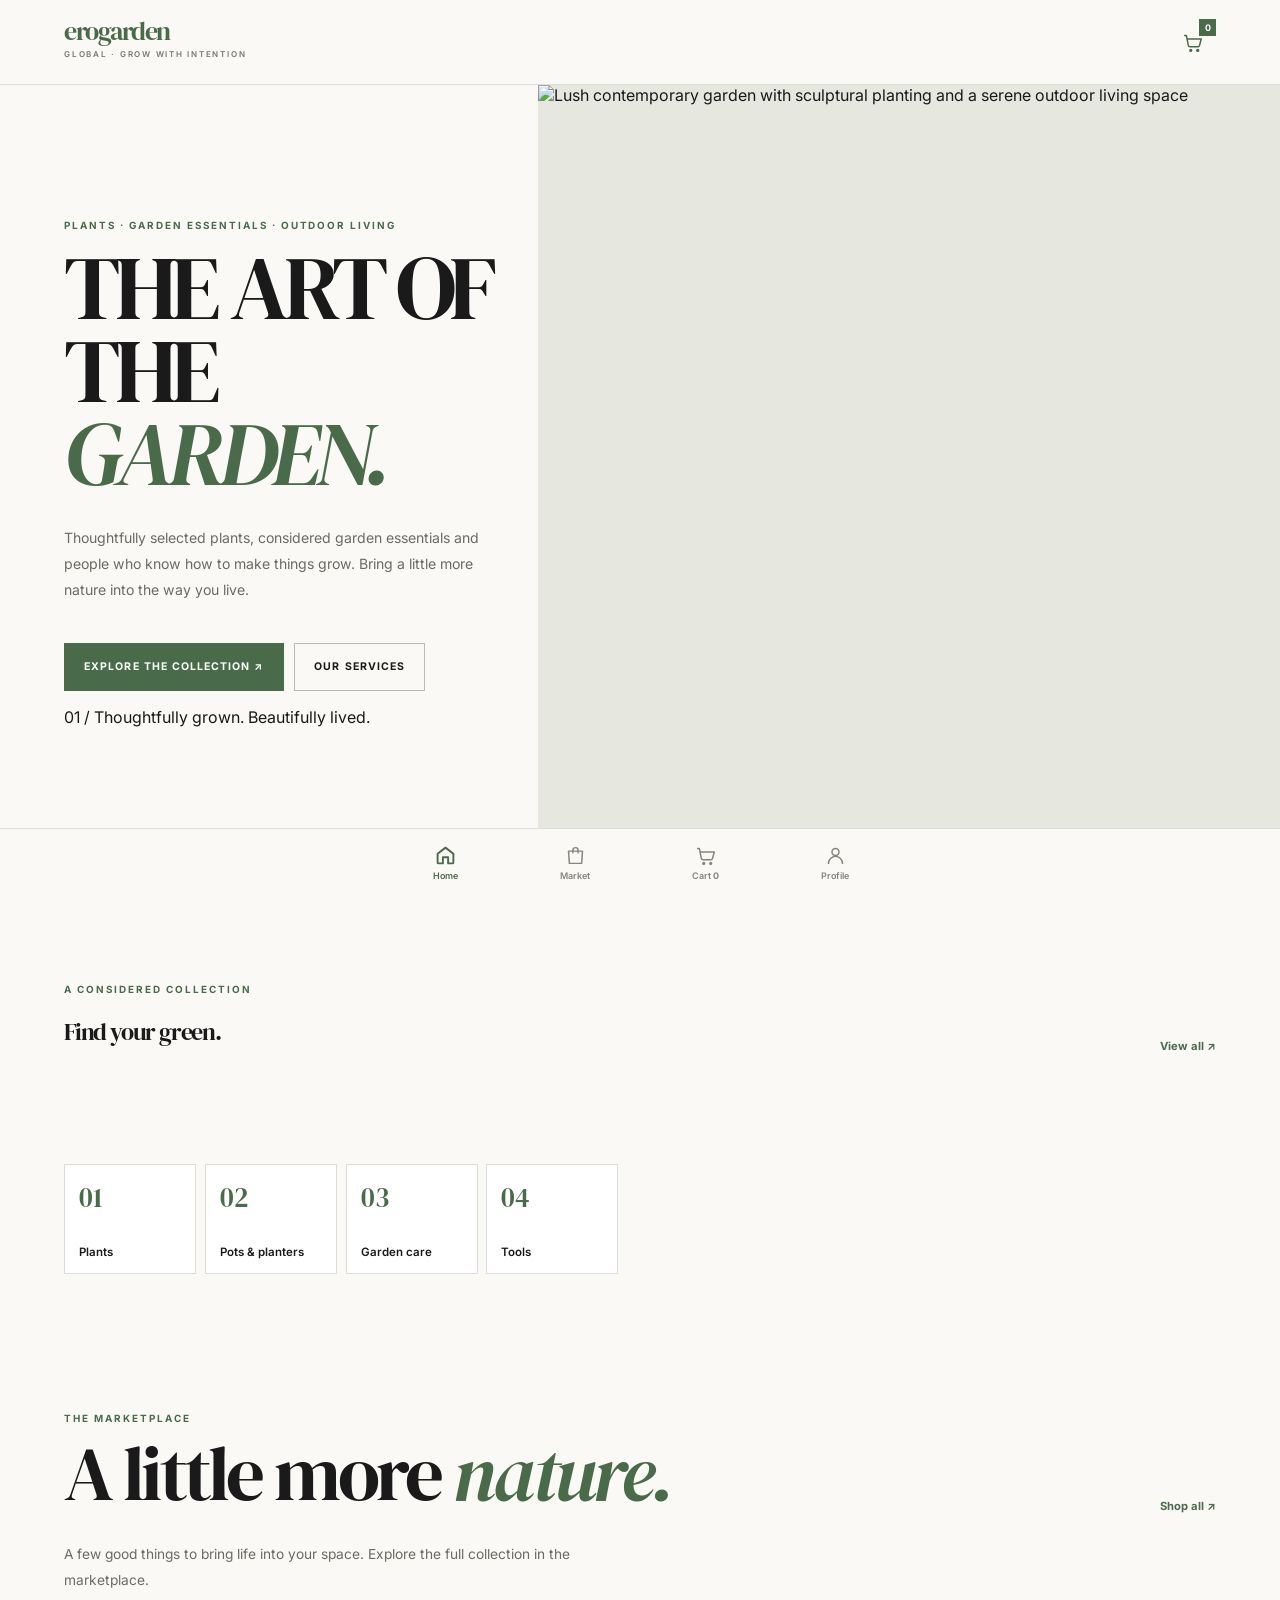
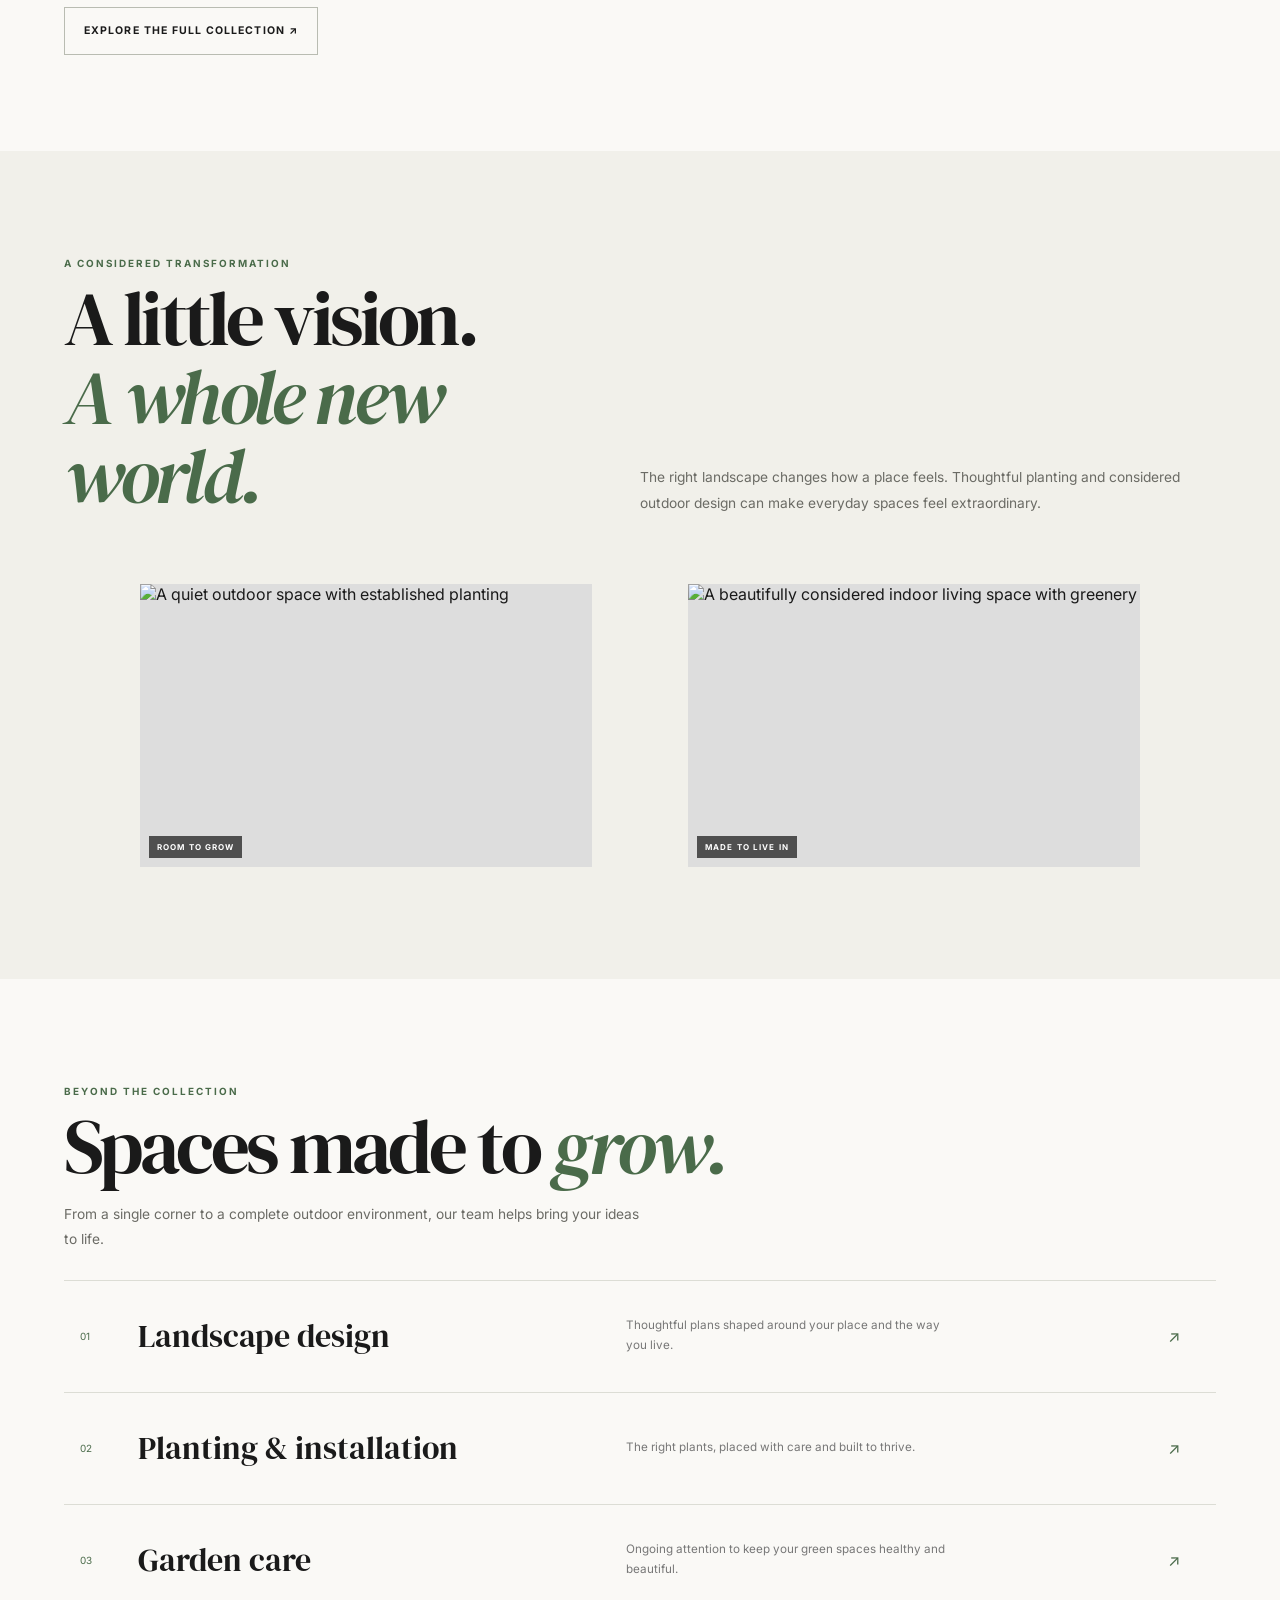
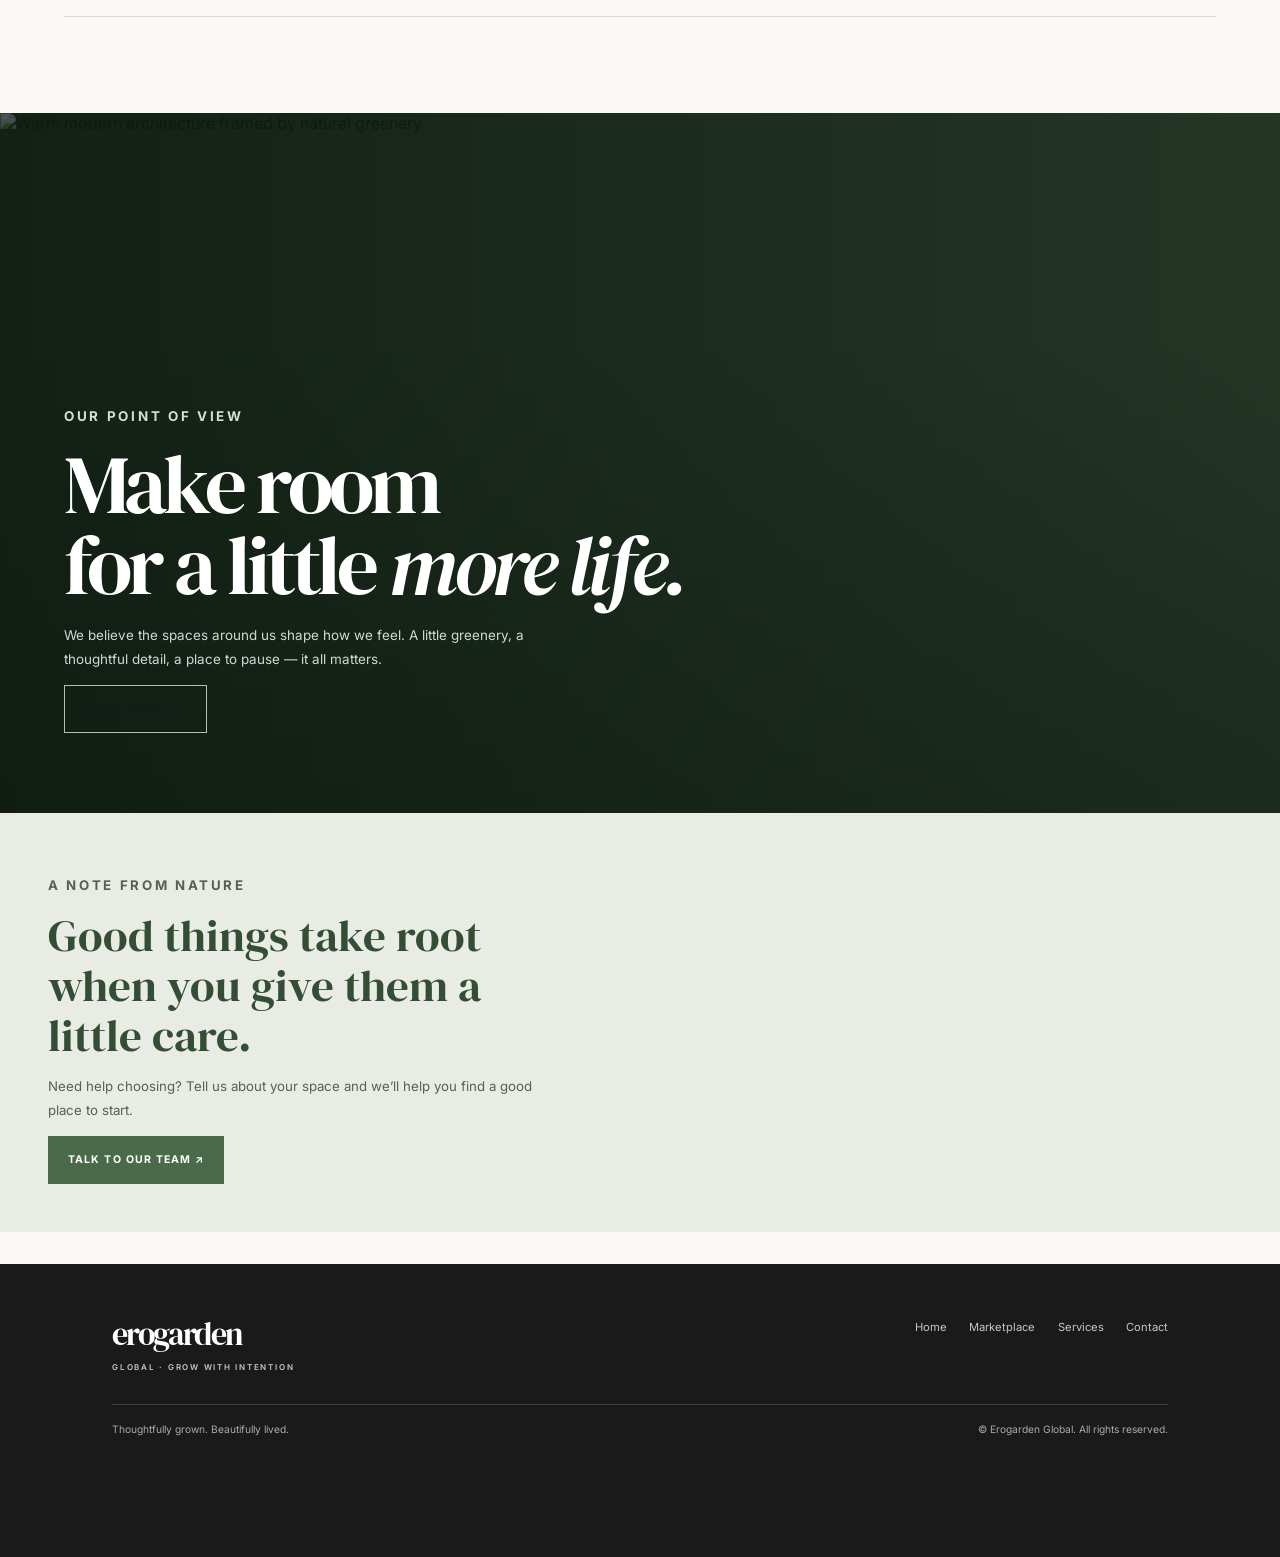
==== commit 90104d4d: "Redesign Erogarden home for multipage storefront" ====
--- a/index.html
+++ b/index.html
@@ -1,263 +1,12 @@
 <!doctype html>
-<html lang="en">
-<head>
-  <meta charset="utf-8">
-  <meta name="viewport" content="width=device-width, initial-scale=1, viewport-fit=cover">
-  <meta name="theme-color" content="#FAF9F6">
-  <meta name="description" content="Erogarden Global — thoughtfully selected plants, garden essentials and considered outdoor services.">
-  <meta property="og:type" content="website">
-  <meta property="og:title" content="Erogarden Global — The art of the garden">
-  <meta property="og:description" content="Thoughtfully grown. Beautifully lived. Explore plants, garden essentials and landscape services from Erogarden.">
-  <meta property="og:image" content="https://images.unsplash.com/photo-1600607687939-ce8a6c25118c?auto=format&fit=crop&w=1200&q=85">
-  <meta name="twitter:card" content="summary_large_image">
-  <title>Erogarden Global — The art of the garden</title>
-  <link rel="manifest" href="/manifest.webmanifest">
-  <link rel="icon" href="/assets/icon.svg" type="image/svg+xml">
-  <link rel="preconnect" href="https://fonts.googleapis.com">
-  <link rel="preconnect" href="https://fonts.gstatic.com" crossorigin>
-  <link rel="preconnect" href="https://images.unsplash.com">
-  <link href="https://fonts.googleapis.com/css2?family=DM+Serif+Display:ital@0;1&family=Inter:wght@400;500;600;700&display=swap" rel="stylesheet">
-  <script src="https://cdn.tailwindcss.com"></script>
-  <script>
-    tailwind.config = {theme:{extend:{colors:{paper:'#FAF9F6',ink:'#1A1A1A',sage:'#4A6B4A','sage-dark':'#344D35',line:'#DCDDD5',muted:'#6B6B65'},fontFamily:{display:['"DM Serif Display"','Georgia','serif'],sans:['Inter','sans-serif']},boxShadow:{soft:'0 14px 40px rgba(26,26,26,.08)'}}}};
-  </script>
-  <style>
-    :root{color-scheme:light;--paper:#FAF9F6;--ink:#1A1A1A;--sage:#4A6B4A;--sage-dark:#344D35;--line:#DCDDD5;--muted:#6B6B65}
-    *{box-sizing:border-box;border-radius:0!important}
-    html{scroll-behavior:smooth;scroll-padding-top:5.5rem}
-    body{margin:0;background:var(--paper);color:var(--ink);font-family:Inter,sans-serif;-webkit-font-smoothing:antialiased;-webkit-tap-highlight-color:transparent}
-    a,button,input,select,textarea{touch-action:manipulation}
-    button,a{min-height:44px}
-    a:focus-visible,button:focus-visible,input:focus-visible,select:focus-visible,textarea:focus-visible{outline:2px solid var(--sage);outline-offset:4px}
-    .brand{font-family:"DM Serif Display",Georgia,serif;font-size:1.55rem;letter-spacing:-.055em;line-height:.95;color:var(--sage)}
-    .brand small{display:block;margin-top:.35rem;font:600 .5rem Inter,sans-serif;letter-spacing:.24em;text-transform:uppercase;color:#777}
-    .site-header{border-bottom:1px solid rgba(220,221,213,.9);background:rgba(250,249,246,.96);backdrop-filter:blur(14px)}
-    .header-inner{height:76px}
-    .header-cart{position:relative;display:grid;place-items:center;width:48px;height:48px;color:var(--sage)}
-    .header-cart-count{position:absolute;right:0;top:0;display:grid;min-width:17px;height:17px;place-items:center;padding:0 4px;background:var(--sage);color:#fff;font-size:9px;font-weight:700}
-    .nav-icon{width:21px;height:21px;stroke:currentColor;stroke-width:1.7;fill:none;stroke-linecap:round;stroke-linejoin:round}
-    .hero{display:flex;flex-direction:column}
-    .hero-visual{position:relative;height:47svh;min-height:330px;max-height:610px;overflow:hidden;background:#e8e8df}
-    .hero-visual img{width:100%;height:100%;display:block;object-fit:cover;object-position:center 54%}
-    .hero-visual:after{content:"";position:absolute;inset:0;background:linear-gradient(0deg,rgba(26,26,26,.2),transparent 45%)}
-    .hero-copy{padding:2.5rem 1.25rem 3rem}
-    .eyebrow,.section-kicker{font-size:.62rem;font-weight:700;letter-spacing:.2em;text-transform:uppercase;color:var(--sage)}
-    .hero h1{max-width:9ch;margin:1rem 0 1.15rem;font-family:"DM Serif Display",Georgia,serif;font-size:clamp(3.45rem,14vw,6rem);font-weight:400;line-height:.92;letter-spacing:-.055em}
-    .hero h1 em,.serif-accent{font-weight:400;color:var(--sage)}
-    .hero-intro{max-width:31rem;color:#666;font-size:.9rem;line-height:1.8}
-    .button{display:inline-flex;min-height:48px;align-items:center;justify-content:center;gap:.7rem;padding:0 1.25rem;font-size:.68rem;font-weight:700;letter-spacing:.1em;text-transform:uppercase;transition:background .25s,color .25s,border-color .25s,transform .25s}
-    .button-primary{border:1px solid var(--sage);background:var(--sage);color:white}
-    .button-primary:hover{background:var(--sage-dark);border-color:var(--sage-dark)}
-    .button-outline{border:1px solid #b9bcb2;color:var(--ink)}
-    .button-outline:hover{background:var(--ink);color:white;border-color:var(--ink)}
-    .hero-actions{display:flex;flex-wrap:wrap;gap:.65rem;margin-top:1.55rem}
-    .hero-index{margin-top:1.9rem;color:#888;font-size:.62rem;letter-spacing:.15em;text-transform:uppercase}
-    .section{padding:4.5rem 1.25rem}
-    .section-heading{margin:.75rem 0 1rem;font-family:"DM Serif Display",Georgia,serif;font-size:clamp(2.35rem,9vw,4.6rem);font-weight:400;line-height:1.02;letter-spacing:-.045em}
-    .section-intro{max-width:36rem;color:#6b6b65;font-size:.86rem;line-height:1.85}
-    .category-section{padding:2.6rem 0 1.8rem}
-    .category-tile{display:flex;min-width:122px;min-height:104px;flex-direction:column;justify-content:space-between;border:1px solid var(--line);background:#fff;padding:13px;text-align:left;transition:border-color .25s,background .25s}
-    .category-tile:hover,.category-tile:focus-visible{border-color:var(--sage);background:#F1F0EA}
-    .category-symbol{font-family:"DM Serif Display",serif;font-size:1.65rem;color:var(--sage)}
-    .hide-scrollbar{scrollbar-width:none}.hide-scrollbar::-webkit-scrollbar{display:none}
-    .market-section{padding-top:2rem}
-    .market-head{display:flex;align-items:end;justify-content:space-between;gap:1rem}
-    .filter-chip{min-height:40px;border:1px solid var(--line);padding:0 14px;color:#666;font-size:.68rem;font-weight:600;white-space:nowrap;transition:background .2s,color .2s,border-color .2s}
-    .filter-chip[aria-pressed="true"]{border-color:var(--sage);background:var(--sage);color:white}
-    .product-card{min-width:0;overflow:hidden;border:1px solid #e5e5de;background:#fff}
-    .product-media{position:relative;aspect-ratio:1/1.08;overflow:hidden;background:#eeeee8}
-    .product-media img{display:block;width:100%;height:100%;object-fit:cover;transition:transform .55s cubic-bezier(.2,.7,.2,1)}
-    .product-tag{position:absolute;top:10px;left:10px;background:rgba(250,249,246,.94);padding:6px 8px;color:var(--sage-dark);font-size:8px;font-weight:700;letter-spacing:.1em;text-transform:uppercase}
-    .product-info{padding:12px}
-    .product-category{color:var(--sage);font-size:8px;font-weight:700;letter-spacing:.15em;text-transform:uppercase}
-    .product-name{min-height:2.5rem;margin-top:5px;font-size:.79rem;font-weight:600;line-height:1.45}
-    .product-price{margin-top:4px;color:var(--ink);font-size:.83rem;font-weight:700}
-    .add-to-cart{display:flex;width:100%;min-height:44px;align-items:center;justify-content:center;gap:8px;margin-top:12px;background:var(--sage);padding:0 10px;color:#fff;font-size:.66rem;font-weight:700;transition:background .2s,transform .2s}
-    .add-to-cart:hover{background:var(--sage-dark)}
-    .transformation{background:#F1F0EA}
-    .transform-grid{display:grid;grid-template-columns:1fr 1fr;gap:8px;margin-top:1.8rem}
-    .transform-frame{position:relative;overflow:hidden;aspect-ratio:4/5;background:#ddd}
-    .transform-frame img{width:100%;height:100%;object-fit:cover}
-    .transform-label{position:absolute;left:9px;bottom:9px;background:rgba(26,26,26,.72);padding:6px 8px;color:white;font-size:8px;font-weight:700;letter-spacing:.15em;text-transform:uppercase}
-    .services{padding-top:4.5rem;padding-bottom:4.5rem}
-    .service-list{margin-top:1.8rem;border-top:1px solid var(--line)}
-    .service-row{display:grid;grid-template-columns:2rem 1fr auto;align-items:center;gap:.6rem;min-height:82px;border-bottom:1px solid var(--line);padding:1rem .2rem;color:var(--ink);text-decoration:none;transition:background .25s,color .25s,padding .25s}
-    .service-number{color:var(--sage);font-size:.62rem;letter-spacing:.12em}
-    .service-title{font-family:"DM Serif Display",Georgia,serif;font-size:clamp(1.35rem,5.5vw,2rem);font-weight:400;line-height:1.1}
-    .service-description{display:none}
-    .service-arrow{color:var(--sage);font-size:.9rem;transition:transform .25s}
-    .philosophy{position:relative;display:flex;min-height:520px;align-items:flex-end;overflow:hidden;background:#273b2a}
-    .philosophy>img{position:absolute;inset:0;width:100%;height:100%;object-fit:cover;object-position:center}
-    .philosophy:after{position:absolute;inset:0;content:"";background:linear-gradient(90deg,rgba(11,22,13,.72),rgba(11,22,13,.12)),linear-gradient(0deg,rgba(11,22,13,.35),transparent 68%)}
-    .philosophy-copy{position:relative;z-index:1;max-width:780px;padding:3.5rem 1.25rem;color:white}
-    .philosophy-copy .section-kicker{color:#d4e0cf}
-    .philosophy-copy h2{margin:1rem 0;font-family:"DM Serif Display",Georgia,serif;font-size:clamp(2.7rem,10vw,5rem);font-weight:400;line-height:.98;letter-spacing:-.045em}
-    .philosophy-copy p{max-width:28rem;color:rgba(255,255,255,.82);font-size:.83rem;line-height:1.8}
-    .note-section{background:#E9ECE5;padding:2rem 1.25rem}
-    .note-section h2{max-width:32rem;margin:.7rem 0;font-family:"DM Serif Display",Georgia,serif;font-size:clamp(1.8rem,6vw,2.7rem);font-weight:400;line-height:1.12;color:var(--sage-dark)}
-    .note-section p{max-width:31rem;color:#536253;font-size:.83rem;line-height:1.8}
-    .footer{background:#1A1A1A;padding:2.5rem 1.25rem 7.5rem;color:#fff}
-    .footer-brand{font-family:"DM Serif Display",Georgia,serif;font-size:2rem;letter-spacing:-.05em}
-    .footer-brand small{display:block;margin-top:.35rem;color:#c7c7c0;font:600 .52rem Inter,sans-serif;letter-spacing:.2em;text-transform:uppercase}
-    .footer-links{display:flex;flex-wrap:wrap;gap:1rem 1.4rem;margin-top:1.5rem;color:#c7c7c0;font-size:.7rem}
-    .footer-bottom{margin-top:2rem;border-top:1px solid #42423e;padding-top:1rem;color:#aaa;font-size:.64rem;line-height:1.6}
-    .safe-bottom{padding-bottom:max(.45rem,env(safe-area-inset-bottom))}
-    .bottom-nav{border-top:1px solid var(--line);background:rgba(250,249,246,.97);backdrop-filter:blur(14px)}
-    .nav-item{display:flex;min-width:60px;min-height:60px;flex-direction:column;align-items:center;justify-content:center;gap:4px;color:#85867f;font-size:9px;font-weight:600;text-decoration:none}
-    .nav-item[aria-current="page"]{color:var(--sage)}
-    .nav-item[aria-current="page"] .nav-icon{stroke-width:2.2}
-    .panel-backdrop{position:fixed;inset:0;z-index:80;background:rgba(26,26,26,.42)}
-    .panel-sheet{position:absolute;inset:auto 0 0;max-height:86svh;overflow-y:auto;background:var(--paper);padding:1.25rem 1.25rem max(1.5rem,env(safe-area-inset-bottom))}
-    .panel-close{display:grid;min-width:44px;min-height:44px;place-items:center;font-size:1.5rem;color:var(--ink)}
-    .quantity-btn{display:grid;min-width:40px;min-height:40px;place-items:center;border:1px solid var(--line);background:white}
-    .toast{pointer-events:none;position:fixed;z-index:100;bottom:calc(5.7rem + env(safe-area-inset-bottom));left:50%;max-width:calc(100vw - 32px);transform:translate(-50%,12px);opacity:0;background:var(--ink);padding:12px 16px;color:white;font-size:11px;font-weight:600;transition:opacity .2s,transform .2s}
-    .toast.show{transform:translate(-50%,0);opacity:1}
-    @media(hover:hover) and (pointer:fine){.product-card:hover .product-media img{transform:scale(1.035)}.service-row:hover{background:var(--sage);padding-left:1rem;padding-right:1rem;color:#fff}.service-row:hover .service-number,.service-row:hover .service-arrow{color:#fff}.service-row:hover .service-arrow{transform:translateX(4px)}.button:hover{transform:translateY(-2px)}}
-    @media(min-width:768px){
-      .header-inner{height:84px}.hero{display:grid;min-height:690px;height:min(90svh,900px);grid-template-columns:42% 58%;align-items:stretch}.hero-copy{grid-column:1;grid-row:1;display:flex;flex-direction:column;justify-content:center;padding:3rem 2rem 3rem 3rem}.hero-visual{grid-column:2;grid-row:1;height:auto;max-height:none;min-height:0}.hero h1{font-size:clamp(4.1rem,7vw,7rem)}.hero-intro{font-size:.88rem}.hero-index{margin-top:2.5rem}
-      .section{padding:6.5rem 3rem}.category-section{padding:3rem 0 2rem}.market-section{padding-top:2.5rem}.transform-head,.services-head{display:grid;grid-template-columns:1fr 1fr;align-items:end;gap:3rem}.transform-head .section-intro,.services-head .section-intro{justify-self:end}.transform-grid{max-width:1100px;margin:2.5rem auto 0;gap:1rem}.transform-frame{aspect-ratio:16/10}.service-row{grid-template-columns:3rem minmax(250px,.9fr) minmax(220px,1fr) 2rem;min-height:112px;padding:1.2rem 1rem}.service-description{display:block;max-width:330px;color:#777;font-size:.73rem;line-height:1.7}.service-row:hover .service-description{color:rgba(255,255,255,.86)}.philosophy{min-height:720px}.philosophy-copy{padding:5rem 3rem}.note-section{padding:3rem}.footer{padding:3rem 3rem 7.5rem}.footer-top{display:flex;align-items:center;justify-content:space-between}.footer-links{margin-top:0}.footer-bottom{display:flex;justify-content:space-between;gap:1rem}
-      .panel-sheet{inset:0 0 0 auto;width:min(100%,440px);max-height:none;padding:1.5rem}
-    }
-    @media(min-width:1100px){.header-inner{padding-left:5vw;padding-right:5vw}.hero-copy{padding-left:5vw}.section{padding-left:5vw;padding-right:5vw}.category-section{padding-left:0;padding-right:0}.philosophy-copy{padding-left:5vw}.footer{padding-left:5vw;padding-right:5vw}}
-    @media(prefers-reduced-motion:reduce){html{scroll-behavior:auto}*,*:before,*:after{scroll-behavior:auto!important;animation-duration:.01ms!important;animation-iteration-count:1!important;transition-duration:.01ms!important}.product-card img{transform:none!important}}
-  </style>
-</head>
-<body class="min-h-screen">
-  <header class="site-header sticky top-0 z-40">
-    <div class="header-inner mx-auto flex max-w-7xl items-center justify-between px-4">
-      <a href="#home" class="brand" aria-label="Erogarden Global home">erogarden<small>GLOBAL · GROW WITH INTENTION</small></a>
-      <div class="flex items-center gap-2">
-        <button id="installBtn" class="hidden min-h-[44px] border border-[#DCDDD5] px-3 text-[10px] font-bold uppercase tracking-wider text-sage">Install app</button>
-        <button id="headerCart" class="header-cart" aria-label="Open cart">
-          <svg class="nav-icon" viewBox="0 0 24 24" aria-hidden="true"><path d="M3 4h2l2.2 11.2a2 2 0 0 0 2 1.6h8.9a2 2 0 0 0 1.9-1.4L22 8H6"/><circle cx="10" cy="21" r="1"/><circle cx="18" cy="21" r="1"/></svg>
-          <span id="headerCartCount" class="header-cart-count">0</span>
-        </button>
-      </div>
-    </div>
-  </header>
-
-  <main id="home" class="mx-auto max-w-7xl px-0 pb-4">
-    <section class="hero" aria-labelledby="heroTitle">
-      <div class="hero-visual">
-        <img src="https://images.unsplash.com/photo-1600607687939-ce8a6c25118c?auto=format&fit=crop&w=1800&q=88" alt="Lush contemporary garden with sculptural planting and a serene outdoor living space" fetchpriority="high" decoding="async">
-      </div>
-      <div class="hero-copy">
-        <span class="eyebrow">Plants · Garden essentials · Outdoor living</span>
-        <h1 id="heroTitle">THE ART OF THE <em>GARDEN.</em></h1>
-        <p class="hero-intro">Thoughtfully selected plants, considered garden essentials and people who know how to make things grow. Bring a little more nature into the way you live.</p>
-        <div class="hero-actions">
-          <a href="#marketplace" class="button button-primary">Explore the collection <span aria-hidden="true">↗</span></a>
-          <a href="#services" class="button button-outline">Our services</a>
-        </div>
-        <p class="hero-index">01 / Thoughtfully grown. Beautifully lived.</p>
-      </div>
-    </section>
-
-    <section class="category-section mx-auto max-w-7xl px-5 md:px-12" aria-label="Shop by category">
-      <div class="mb-4 flex items-end justify-between gap-3">
-        <div><p class="section-kicker">A considered collection</p><h2 class="mt-1 font-display text-2xl">Find your green</h2></div>
-        <a href="#marketplace" class="min-h-[44px] inline-flex items-center text-xs font-semibold text-sage">View all ↗</a>
-      </div>
-      <div class="hide-scrollbar -mx-5 flex gap-2 overflow-x-auto px-5 pb-2 md:mx-0 md:px-0">
-        <button class="category-tile" data-category="Plants"><span class="category-symbol">01</span><span class="text-xs font-semibold">Plants</span></button>
-        <button class="category-tile" data-category="Pots"><span class="category-symbol">02</span><span class="text-xs font-semibold">Pots & planters</span></button>
-        <button class="category-tile" data-category="Garden Care"><span class="category-symbol">03</span><span class="text-xs font-semibold">Garden care</span></button>
-        <button class="category-tile" data-category="Tools"><span class="category-symbol">04</span><span class="text-xs font-semibold">Tools</span></button>
-      </div>
-    </section>
-
-    <section id="marketplace" class="market-section scroll-mt-24 px-5 md:px-12" aria-labelledby="marketTitle">
-      <div class="market-head">
-        <div><p class="section-kicker">The marketplace</p><h2 id="marketTitle" class="section-heading">A little more <em class="serif-accent">nature.</em></h2></div>
-        <p class="hidden pb-4 text-xs text-muted sm:block">Selected for the way you live.</p>
-      </div>
-      <div class="hide-scrollbar my-4 flex gap-2 overflow-x-auto pb-2" role="group" aria-label="Filter products">
-        <button class="filter-chip" data-filter="All" aria-pressed="true">All</button>
-        <button class="filter-chip" data-filter="Plants" aria-pressed="false">Plants</button>
-        <button class="filter-chip" data-filter="Pots" aria-pressed="false">Pots</button>
-        <button class="filter-chip" data-filter="Garden Care" aria-pressed="false">Garden care</button>
-        <button class="filter-chip" data-filter="Tools" aria-pressed="false">Tools</button>
-      </div>
-      <div id="productGrid" class="grid grid-cols-2 gap-3 sm:grid-cols-3 lg:grid-cols-4" aria-live="polite"></div>
-    </section>
-
-    <section id="difference" class="section transformation mt-12 scroll-mt-20" aria-labelledby="differenceTitle">
-      <div class="transform-head">
-        <div><p class="section-kicker">A considered transformation</p><h2 id="differenceTitle" class="section-heading">A little vision.<br><em class="serif-accent">A whole new world.</em></h2></div>
-        <p class="section-intro">The right landscape changes how a place feels. See the difference thoughtful planting and considered outdoor design can make.</p>
-      </div>
-      <div class="transform-grid">
-        <figure class="transform-frame"><img src="https://images.unsplash.com/photo-1598908314732-07113901949e?auto=format&fit=crop&w=1000&q=85" alt="An understated outdoor yard before a landscape transformation" loading="lazy" decoding="async"><figcaption class="transform-label">The starting point</figcaption></figure>
-        <figure class="transform-frame"><img src="https://images.unsplash.com/photo-1600210492486-724fe5c67fb0?auto=format&fit=crop&w=1000&q=85" alt="A beautifully composed garden and outdoor living space" loading="lazy" decoding="async"><figcaption class="transform-label">The possibility</figcaption></figure>
-      </div>
-      <p class="mt-4 text-center text-[9px] uppercase tracking-[.16em] text-[#777]">The Erogarden point of view · Images from our brand reference</p>
-    </section>
-
-    <section id="services" class="section services scroll-mt-20" aria-labelledby="servicesTitle">
-      <div class="services-head">
-        <div><p class="section-kicker">Beyond the shop</p><h2 id="servicesTitle" class="section-heading">Spaces that<br><em class="serif-accent">grow beautifully.</em></h2></div>
-        <p class="section-intro">From the first idea to ongoing care, find thoughtful support for your plants and outdoor spaces.</p>
-      </div>
-      <div class="service-list">
-        <a class="service-row" href="https://wa.me/?text=Hello%20Erogarden%20Global%2C%20I%27m%20interested%20in%20garden%20design." target="_blank" rel="noopener"><span class="service-number">01</span><h3 class="service-title">Garden design</h3><p class="service-description">Personalised planting plans and considered layouts for homes and businesses.</p><span class="service-arrow" aria-hidden="true">↗</span></a>
-        <a class="service-row" href="https://wa.me/?text=Hello%20Erogarden%20Global%2C%20I%27m%20interested%20in%20plant%20styling." target="_blank" rel="noopener"><span class="service-number">02</span><h3 class="service-title">Plant styling</h3><p class="service-description">Bring indoor spaces to life with the right plants and planters.</p><span class="service-arrow" aria-hidden="true">↗</span></a>
-        <a class="service-row" href="https://wa.me/?text=Hello%20Erogarden%20Global%2C%20I%27m%20interested%20in%20garden%20maintenance." target="_blank" rel="noopener"><span class="service-number">03</span><h3 class="service-title">Garden maintenance</h3><p class="service-description">Consistent, considered care to keep your garden healthy and balanced.</p><span class="service-arrow" aria-hidden="true">↗</span></a>
-        <a class="service-row" href="https://wa.me/?text=Hello%20Erogarden%20Global%2C%20I%27d%20like%20to%20discuss%20a%20landscape%20project." target="_blank" rel="noopener"><span class="service-number">04</span><h3 class="service-title">Landscape projects</h3><p class="service-description">Thoughtful outdoor solutions, planned around the way you live.</p><span class="service-arrow" aria-hidden="true">↗</span></a>
-      </div>
-    </section>
-
-    <section id="philosophy" class="philosophy scroll-mt-20" aria-labelledby="philosophyTitle">
-      <img src="https://images.unsplash.com/photo-1600566753086-00f18fb6b3ea?auto=format&fit=crop&w=2000&q=85" alt="Peaceful garden terrace framed by mature greenery and natural materials" loading="lazy" decoding="async">
-      <div class="philosophy-copy">
-        <span class="section-kicker">The Erogarden philosophy</span>
-        <h2 id="philosophyTitle">We don't just grow plants. We help create living environments.</h2>
-        <p>Good gardens bring nature closer, create room to breathe and make everyday moments feel more considered.</p>
-      </div>
-    </section>
-
-    <section class="note-section">
-      <p class="section-kicker">A note from nature</p>
-      <h2>Good things take root when you give them a little care.</h2>
-      <p>Need help choosing? Tell us about your space and we’ll help you find a good place to start.</p>
-      <a href="https://wa.me/?text=Hello%20Erogarden%20Global%2C%20please%20help%20me%20choose%20the%20right%20plants." target="_blank" rel="noopener" class="button button-primary mt-5">Talk to our team ↗</a>
-    </section>
-  </main>
-
-  <footer class="footer">
-    <div class="footer-top">
-      <div class="footer-brand">erogarden<small>GLOBAL · GROW WITH INTENTION</small></div>
-      <div class="footer-links"><a href="#marketplace">Marketplace</a><a href="#services">Services</a><a href="#philosophy">Our approach</a><a href="#home">Back to top ↑</a></div>
-    </div>
-    <div class="footer-bottom"><span>Thoughtfully grown. Beautifully lived.</span><span>© <span id="year"></span> Erogarden Global. All rights reserved.</span></div>
-  </footer>
-
-  <nav class="bottom-nav safe-bottom fixed inset-x-0 bottom-0 z-50 px-3 pt-1" aria-label="Main navigation">
-    <div class="mx-auto flex max-w-lg items-center justify-around">
-      <a class="nav-item" href="#home" data-nav="home" aria-current="page"><svg class="nav-icon" viewBox="0 0 24 24" aria-hidden="true"><path d="m3 10 9-7 9 7v10a1 1 0 0 1-1 1h-5v-7H9v7H4a1 1 0 0 1-1-1z"/></svg><span>Home</span></a>
-      <a class="nav-item" href="#marketplace" data-nav="marketplace"><svg class="nav-icon" viewBox="0 0 24 24" aria-hidden="true"><path d="M4 7h16l-1 14H5L4 7Z"/><path d="M9 9V6a3 3 0 0 1 6 0v3"/></svg><span>Market</span></a>
-      <a class="nav-item" href="#cart" data-nav="cart"><svg class="nav-icon" viewBox="0 0 24 24" aria-hidden="true"><path d="M3 4h2l2.2 11.2a2 2 0 0 0 2 1.6h8.9a2 2 0 0 0 1.9-1.4L22 8H6"/><circle cx="10" cy="21" r="1"/><circle cx="18" cy="21" r="1"/></svg><span>Cart <b id="bottomCartCount" class="ml-0.5 text-sage">0</b></span></a>
-      <a class="nav-item" href="#profile" data-nav="profile"><svg class="nav-icon" viewBox="0 0 24 24" aria-hidden="true"><circle cx="12" cy="8" r="4"/><path d="M4 21a8 8 0 0 1 16 0"/></svg><span>Profile</span></a>
-    </div>
-  </nav>
-
-  <section id="cart" class="panel-backdrop hidden" aria-label="Shopping cart" aria-modal="true" role="dialog" aria-labelledby="cartTitle">
-    <div class="panel-sheet">
-      <div class="flex items-center justify-between"><div><p class="section-kicker">Your selection</p><h2 id="cartTitle" class="font-display text-2xl">Shopping cart</h2></div><button id="closeCart" class="panel-close" aria-label="Close cart">×</button></div>
-      <div id="cartItems" class="mt-5 space-y-3"></div>
-      <div class="mt-6 border-t border-[#DCDDD5] pt-4"><div class="flex justify-between text-sm"><span class="text-muted">Subtotal</span><strong id="cartSubtotal">₦0</strong></div><p class="mt-2 text-[11px] leading-5 text-muted">Delivery fees are confirmed after your location is known.</p><a id="checkoutBtn" href="#" class="button button-primary mt-5 w-full">Continue on WhatsApp ↗</a></div>
-    </div>
-  </section>
-
-  <section id="profile" class="panel-backdrop hidden" aria-label="Profile panel" aria-modal="true" role="dialog" aria-labelledby="profileTitle">
-    <div class="panel-sheet">
-      <div class="flex items-center justify-between"><h2 id="profileTitle" class="font-display text-2xl">Welcome to Erogarden</h2><button id="closeProfile" class="panel-close" aria-label="Close profile">×</button></div>
-      <p class="mt-3 text-sm leading-6 text-muted">Your greener home starts here. Need product advice, order support or a service quote? Our team is happy to help.</p>
-      <a href="https://wa.me/?text=Hello%20Erogarden%20Global%2C%20I%20need%20some%20assistance." target="_blank" rel="noopener" class="button button-primary mt-6 w-full">Contact support ↗</a>
-      <a href="#services" id="profileServices" class="button button-outline mt-3 w-full">Explore our services</a>
-    </div>
-  </section>
-
-  <div id="toast" class="toast" role="status" aria-live="polite"></div>
-  <script src="/app.js" defer></script>
-</body>
-</html>+<html lang="en"><head><meta charset="utf-8"><meta name="viewport" content="width=device-width,initial-scale=1,viewport-fit=cover"><meta name="theme-color" content="#FAF9F6"><meta name="description" content="Erogarden Global — thoughtfully selected plants, garden essentials and considered outdoor services."><meta property="og:type" content="website"><meta property="og:title" content="Erogarden Global — The art of the garden"><meta property="og:description" content="Thoughtfully grown. Beautifully lived. Explore plants, garden essentials and landscape services from Erogarden."><meta property="og:image" content="https://images.unsplash.com/photo-1600607687939-ce8a6c25118c?auto=format&fit=crop&w=1200&q=85"><meta name="twitter:card" content="summary_large_image"><title>Erogarden Global — The art of the garden</title><link rel="manifest" href="/manifest.webmanifest"><link rel="icon" href="/assets/icon.svg" type="image/svg+xml"><link rel="preconnect" href="https://fonts.googleapis.com"><link rel="preconnect" href="https://fonts.gstatic.com" crossorigin><link rel="preconnect" href="https://images.unsplash.com"><link href="https://fonts.googleapis.com/css2?family=DM+Serif+Display:ital@0;1&family=Inter:wght@400;500;600;700&display=swap" rel="stylesheet"><link rel="stylesheet" href="/styles.css"><script src="https://cdn.tailwindcss.com"></script></head>
+<body data-page="home"><a class="skip-link" href="#main">Skip to content</a><header class="site-header"><div class="header-inner"><a href="/" class="brand" aria-label="Erogarden Global home">erogarden<small>GLOBAL · GROW WITH INTENTION</small></a><div class="header-actions"><button id="installBtn" class="install-btn" type="button">Install app</button><a class="cart-link" href="/cart.html" aria-label="View cart"><svg class="icon" viewBox="0 0 24 24"><path d="M3 4h2l2.2 11.2a2 2 0 0 0 2 1.6h8.9a2 2 0 0 0 1.9-1.4L22 8H6"/><circle cx="10" cy="21" r="1"/><circle cx="18" cy="21" r="1"/></svg><span class="cart-count" data-cart-count>0</span></a></div></div></header>
+<main id="main"><section class="hero" aria-labelledby="heroTitle"><div class="hero-media"><img src="https://images.unsplash.com/photo-1600607687939-ce8a6c25118c?auto=format&fit=crop&w=1800&q=88" alt="Lush contemporary garden with sculptural planting and a serene outdoor living space" fetchpriority="high" decoding="async"></div><div class="hero-copy"><span class="eyebrow">Plants · Garden essentials · Outdoor living</span><h1 id="heroTitle">THE ART OF THE <em class="accent">GARDEN.</em></h1><p class="intro">Thoughtfully selected plants, considered garden essentials and people who know how to make things grow. Bring a little more nature into the way you live.</p><div class="actions"><a href="/market.html" class="button button-primary">Explore the collection ↗</a><a href="#services" class="button button-outline">Our services</a></div><p class="mt-8 text-[10px] uppercase tracking-[.18em] text-muted">01 / Thoughtfully grown. Beautifully lived.</p></div></section>
+<section class="section pb-6"><div class="section-top"><div><p class="section-kicker">A considered collection</p><h2 class="serif text-3xl mt-2">Find your green.</h2></div><a href="/market.html" class="text-link">View all ↗</a></div></section><div class="category-strip"><a class="category-tile" href="/market.html?category=Plants"><span class="category-number">01</span><span>Plants</span></a><a class="category-tile" href="/market.html?category=Pots"><span class="category-number">02</span><span>Pots & planters</span></a><a class="category-tile" href="/market.html?category=Garden%20Care"><span class="category-number">03</span><span>Garden care</span></a><a class="category-tile" href="/market.html?category=Tools"><span class="category-number">04</span><span>Tools</span></a></div>
+<section class="section pt-8"><div class="section-top"><div><p class="section-kicker">The marketplace</p><h2 class="section-heading">A little more <em class="accent">nature.</em></h2></div><a href="/market.html" class="text-link">Shop all ↗</a></div><p class="section-intro">A few good things to bring life into your space. Explore the full collection in the marketplace.</p><div id="homeFeatured" class="product-grid mt-7" aria-live="polite"></div><div class="mt-7 text-center"><a href="/market.html" class="button button-outline">Explore the full collection ↗</a></div></section>
+<section class="section feature-band"><div class="section-top"><div><p class="section-kicker">A considered transformation</p><h2 class="section-heading">A little vision.<br><em class="accent">A whole new world.</em></h2></div><p class="section-intro">The right landscape changes how a place feels. Thoughtful planting and considered outdoor design can make everyday spaces feel extraordinary.</p></div><div class="feature-grid"><figure class="feature-image"><img src="https://images.unsplash.com/photo-1598908314732-07113901949e?auto=format&fit=crop&w=1000&q=85" alt="A quiet outdoor space with established planting" loading="lazy" decoding="async"><figcaption>Room to grow</figcaption></figure><figure class="feature-image"><img src="https://images.unsplash.com/photo-1600210492486-724fe5c67fb0?auto=format&fit=crop&w=1000&q=85" alt="A beautifully considered indoor living space with greenery" loading="lazy" decoding="async"><figcaption>Made to live in</figcaption></figure></div></section>
+<section id="services" class="section"><div><p class="section-kicker">Beyond the collection</p><h2 class="section-heading">Spaces made to <em class="accent">grow.</em></h2><p class="section-intro">From a single corner to a complete outdoor environment, our team helps bring your ideas to life.</p></div><div class="service-list"><a class="service-row" href="https://wa.me/?text=Hello%20Erogarden%20Global%2C%20I%20would%20like%20to%20discuss%20landscape%20design." target="_blank" rel="noopener"><span class="service-number">01</span><span class="service-title">Landscape design</span><span class="service-description">Thoughtful plans shaped around your place and the way you live.</span><span class="service-arrow">↗</span></a><a class="service-row" href="https://wa.me/?text=Hello%20Erogarden%20Global%2C%20I%20need%20planting%20and%20installation%20support." target="_blank" rel="noopener"><span class="service-number">02</span><span class="service-title">Planting & installation</span><span class="service-description">The right plants, placed with care and built to thrive.</span><span class="service-arrow">↗</span></a><a class="service-row" href="https://wa.me/?text=Hello%20Erogarden%20Global%2C%20I%20would%20like%20garden%20maintenance%20support." target="_blank" rel="noopener"><span class="service-number">03</span><span class="service-title">Garden care</span><span class="service-description">Ongoing attention to keep your green spaces healthy and beautiful.</span><span class="service-arrow">↗</span></a></div></section>
+<section class="philosophy"><img src="https://images.unsplash.com/photo-1600566753086-00f18fb6b3ea?auto=format&fit=crop&w=1800&q=85" alt="Warm modern architecture framed by natural greenery" loading="lazy" decoding="async"><div class="philosophy-copy"><p class="section-kicker">Our point of view</p><h2>Make room<br>for a little <em>more life.</em></h2><p>We believe the spaces around us shape how we feel. A little greenery, a thoughtful detail, a place to pause — it all matters.</p><a href="/profile.html" class="button button-outline mt-5 !border-white !text-white">Get in touch ↗</a></div></section>
+<section class="note-band"><p class="section-kicker">A note from nature</p><h2>Good things take root when you give them a little care.</h2><p>Need help choosing? Tell us about your space and we’ll help you find a good place to start.</p><a href="/profile.html" class="button button-primary mt-5">Talk to our team ↗</a></section></main>
+<footer class="footer"><div class="footer-inner"><div class="footer-top"><div class="footer-brand">erogarden<small>GLOBAL · GROW WITH INTENTION</small></div><div class="footer-links"><a href="/">Home</a><a href="/market.html">Marketplace</a><a href="#services">Services</a><a href="/profile.html">Contact</a></div></div><div class="footer-bottom"><span>Thoughtfully grown. Beautifully lived.</span><span>© <span data-year></span> Erogarden Global. All rights reserved.</span></div></div></footer>
+<nav class="bottom-nav" aria-label="Main navigation"><div class="bottom-nav-inner"><a class="nav-item" href="/" aria-current="page"><svg class="icon" viewBox="0 0 24 24"><path d="m3 10 9-7 9 7v10a1 1 0 0 1-1 1h-5v-7H9v7H4a1 1 0 0 1-1-1z"/></svg><span>Home</span></a><a class="nav-item" href="/market.html"><svg class="icon" viewBox="0 0 24 24"><path d="M4 7h16l-1 14H5L4 7Z"/><path d="M9 9V6a3 3 0 0 1 6 0v3"/></svg><span>Market</span></a><a class="nav-item" href="/cart.html"><svg class="icon" viewBox="0 0 24 24"><path d="M3 4h2l2.2 11.2a2 2 0 0 0 2 1.6h8.9a2 2 0 0 0 1.9-1.4L22 8H6"/><circle cx="10" cy="21" r="1"/><circle cx="18" cy="21" r="1"/></svg><span>Cart <b data-cart-count>0</b></span></a><a class="nav-item" href="/profile.html"><svg class="icon" viewBox="0 0 24 24"><circle cx="12" cy="8" r="4"/><path d="M4 21a8 8 0 0 1 16 0"/></svg><span>Profile</span></a></div></nav><div id="toast" class="toast" role="status" aria-live="polite"></div><script src="/app.js" defer></script></body></html>
--- a/styles.css
+++ b/styles.css
@@ -0,0 +1,17 @@
+:root{color-scheme:light;--paper:#FAF9F6;--ink:#1A1A1A;--sage:#4A6B4A;--sage-dark:#344D35;--line:#DCDDD5;--muted:#6B6B65;--soft:#F1F0EA;--serif:"DM Serif Display",Georgia,serif;--sans:Inter,Arial,sans-serif}
+*{box-sizing:border-box;border-radius:0!important}html{scroll-behavior:smooth;scroll-padding-top:6rem}body{margin:0;background:var(--paper);color:var(--ink);font-family:var(--sans);-webkit-font-smoothing:antialiased;-webkit-tap-highlight-color:transparent}a,button,input,select,textarea{touch-action:manipulation}a:focus-visible,button:focus-visible,input:focus-visible,select:focus-visible,textarea:focus-visible{outline:2px solid var(--sage);outline-offset:4px}button,a{min-height:44px}.skip-link{position:absolute;left:-9999px;top:1rem;z-index:100;background:white;padding:1rem}.skip-link:focus{left:1rem}
+.site-header{position:sticky;top:0;z-index:40;border-bottom:1px solid rgba(220,221,213,.9);background:rgba(250,249,246,.96);backdrop-filter:blur(14px)}.header-inner{height:76px;max-width:1280px;margin:auto;padding:0 1.25rem;display:flex;align-items:center;justify-content:space-between}.brand{display:inline-block;color:var(--sage);font:1.65rem/.9 var(--serif);letter-spacing:-.055em;text-decoration:none}.brand small,.footer-brand small{display:block;margin-top:.35rem;color:#777;font:600 .5rem var(--sans);letter-spacing:.22em;text-transform:uppercase}.header-actions{display:flex;align-items:center;gap:.6rem}.install-btn{display:none;border:1px solid var(--line);padding:0 12px;color:var(--sage);font-size:9px;font-weight:700;letter-spacing:.1em;text-transform:uppercase}.install-btn.visible{display:inline-flex;align-items:center}.cart-link{position:relative;display:grid;width:48px;height:48px;place-items:center;color:var(--sage);text-decoration:none}.icon{width:21px;height:21px;fill:none;stroke:currentColor;stroke-width:1.7;stroke-linecap:round;stroke-linejoin:round}.cart-count{position:absolute;top:1px;right:0;display:grid;min-width:17px;height:17px;place-items:center;padding:0 4px;background:var(--sage);color:white;font-size:9px;font-weight:700}
+main{max-width:1280px;margin:auto;padding-bottom:2rem}.eyebrow,.section-kicker{color:var(--sage);font-size:.62rem;font-weight:700;letter-spacing:.2em;text-transform:uppercase}.serif{font-family:var(--serif);font-weight:400;letter-spacing:-.05em}.accent{color:var(--sage)}.hero{display:grid;grid-template-columns:1fr;gap:0}.hero-media{height:48svh;min-height:320px;max-height:620px;overflow:hidden;background:#e6e8df}.hero-media img{width:100%;height:100%;object-fit:cover;object-position:center 54%;display:block}.hero-copy{padding:2.7rem 1.25rem 3.2rem}.hero h1{max-width:10ch;margin:1rem 0;font:400 clamp(3.5rem,13vw,6.4rem)/.92 var(--serif);letter-spacing:-.06em}.intro{max-width:33rem;color:var(--muted);font-size:.88rem;line-height:1.85}.actions{display:flex;flex-wrap:wrap;gap:.65rem;margin-top:1.6rem}.button{display:inline-flex;align-items:center;justify-content:center;gap:.65rem;min-height:48px;padding:0 1.2rem;border:1px solid transparent;text-decoration:none;font-size:.66rem;font-weight:700;letter-spacing:.1em;text-transform:uppercase;transition:background .2s,color .2s,border-color .2s,transform .2s}.button-primary{background:var(--sage);border-color:var(--sage);color:#fff}.button-outline{border-color:#b9bcb2;color:var(--ink)}.button-quiet{border-color:var(--line);color:var(--sage)}.button:disabled,.button[aria-disabled=true]{opacity:.45;pointer-events:none}.section{padding:4.5rem 1.25rem}.section-heading{margin:.65rem 0 1rem;font:400 clamp(2.4rem,9vw,4.8rem)/1.02 var(--serif);letter-spacing:-.05em}.section-intro{max-width:36rem;color:var(--muted);font-size:.86rem;line-height:1.85}.section-top{display:flex;align-items:end;justify-content:space-between;gap:1rem}.text-link{display:inline-flex;align-items:center;color:var(--sage);font-size:.7rem;font-weight:700;text-decoration:none}
+.category-strip{display:flex;gap:.55rem;overflow:auto;padding:0 1.25rem 2rem;scrollbar-width:none}.category-strip::-webkit-scrollbar{display:none}.category-tile{display:flex;min-width:132px;min-height:110px;flex-direction:column;justify-content:space-between;border:1px solid var(--line);background:#fff;padding:14px;text-align:left;text-decoration:none;color:var(--ink);transition:border-color .2s,background .2s}.category-number{font:1.7rem var(--serif);color:var(--sage)}.category-tile span:last-child{font-size:.72rem;font-weight:600}
+.market-intro{padding:3rem 1.25rem 1.5rem}.toolbar{display:grid;gap:.8rem;margin:1.5rem 0}.search-field{width:100%;min-height:48px;border:1px solid var(--line);background:#fff;padding:0 14px;font: .8rem var(--sans)}.filters{display:flex;gap:.5rem;overflow:auto;padding-bottom:.4rem;scrollbar-width:none}.filter-chip{min-height:40px;flex:none;border:1px solid var(--line);background:transparent;padding:0 14px;color:#666;font-size:.68rem;font-weight:600;white-space:nowrap}.filter-chip[aria-pressed=true]{border-color:var(--sage);background:var(--sage);color:white}.product-grid{display:grid;grid-template-columns:repeat(2,minmax(0,1fr));gap:12px}.product-card{min-width:0;overflow:hidden;border:1px solid #e5e5de;background:#fff}.product-media{position:relative;aspect-ratio:1/1.08;overflow:hidden;background:#eeeee8}.product-media img{display:block;width:100%;height:100%;object-fit:cover;transition:transform .45s cubic-bezier(.2,.7,.2,1)}.product-tag{position:absolute;top:10px;left:10px;background:rgba(250,249,246,.94);padding:6px 8px;color:var(--sage-dark);font-size:8px;font-weight:700;letter-spacing:.1em;text-transform:uppercase}.product-info{padding:12px}.product-category{color:var(--sage);font-size:8px;font-weight:700;letter-spacing:.15em;text-transform:uppercase}.product-name{min-height:2.5rem;margin:5px 0 0;font-size:.79rem;font-weight:600;line-height:1.45}.product-price{margin:5px 0 0;font-size:.84rem;font-weight:700}.product-description{margin-top:6px;color:var(--muted);font-size:.68rem;line-height:1.6}.add-to-cart{display:flex;width:100%;min-height:44px;align-items:center;justify-content:center;gap:8px;margin-top:12px;background:var(--sage);padding:0 10px;color:white;font-size:.66rem;font-weight:700;border:0;cursor:pointer;transition:background .2s,transform .2s}.add-to-cart.is-added{background:var(--sage-dark)}
+.feature-band{background:var(--soft)}.feature-grid{display:grid;grid-template-columns:1fr 1fr;gap:8px;margin-top:1.7rem}.feature-image{position:relative;aspect-ratio:4/5;overflow:hidden;background:#ddd}.feature-image img{width:100%;height:100%;object-fit:cover}.feature-image figcaption{position:absolute;left:9px;bottom:9px;background:rgba(26,26,26,.72);padding:6px 8px;color:white;font-size:8px;font-weight:700;letter-spacing:.14em;text-transform:uppercase}.service-list{margin-top:1.7rem;border-top:1px solid var(--line)}.service-row{display:grid;grid-template-columns:2rem 1fr auto;align-items:center;gap:.6rem;min-height:82px;border-bottom:1px solid var(--line);padding:1rem .2rem;color:var(--ink);text-decoration:none;transition:background .2s,color .2s,padding .2s}.service-number{color:var(--sage);font-size:.62rem}.service-title{font:400 clamp(1.35rem,5.5vw,2rem)/1.1 var(--serif)}.service-description{display:none}.service-arrow{color:var(--sage)}
+.philosophy{position:relative;display:flex;min-height:520px;align-items:flex-end;overflow:hidden;background:#273b2a}.philosophy>img{position:absolute;inset:0;width:100%;height:100%;object-fit:cover}.philosophy:after{position:absolute;inset:0;content:"";background:linear-gradient(90deg,rgba(11,22,13,.72),rgba(11,22,13,.12)),linear-gradient(0deg,rgba(11,22,13,.35),transparent 68%)}.philosophy-copy{position:relative;z-index:1;max-width:780px;padding:3.5rem 1.25rem;color:white}.philosophy-copy .section-kicker{color:#d4e0cf}.philosophy-copy h2{margin:1rem 0;font:400 clamp(2.8rem,10vw,5.2rem)/.98 var(--serif);letter-spacing:-.05em}.philosophy-copy p{max-width:29rem;color:rgba(255,255,255,.82);font-size:.84rem;line-height:1.8}.note-band{background:#E9ECE5;padding:2.3rem 1.25rem}.note-band h2{max-width:32rem;margin:.7rem 0;font:400 clamp(1.8rem,6vw,2.8rem)/1.12 var(--serif);color:var(--sage-dark)}.note-band p{max-width:32rem;color:#536253;font-size:.83rem;line-height:1.8}
+.page-heading{padding:3.5rem 1.25rem 1.5rem}.page-heading h1{margin:.7rem 0;font:400 clamp(3rem,11vw,5.5rem)/.95 var(--serif);letter-spacing:-.055em}.page-heading p{max-width:36rem;color:var(--muted);font-size:.86rem;line-height:1.8}.content-section{padding:1rem 1.25rem 4rem}.cart-layout{display:grid;gap:2rem}.cart-lines{border-top:1px solid var(--line)}.cart-line{display:grid;grid-template-columns:88px 1fr;gap:13px;padding:14px 0;border-bottom:1px solid var(--line)}.cart-line img{width:88px;height:104px;object-fit:cover;background:var(--soft)}.cart-line h2{margin:2px 0;font-size:.83rem;font-weight:600}.cart-line-price{margin-top:5px;color:var(--sage);font-size:.8rem;font-weight:700}.quantity-controls{display:flex;align-items:center;gap:8px;margin-top:10px}.quantity-btn{display:grid;min-width:38px;min-height:38px;place-items:center;border:1px solid var(--line);background:#fff;font-size:1rem}.quantity-value{min-width:18px;text-align:center;font-size:.75rem;font-weight:700}.remove-btn{margin-left:auto;border:0;background:none;color:#8b4038;font-size:.68rem;text-decoration:underline}.summary-card{align-self:start;border:1px solid var(--line);background:#fff;padding:1.25rem}.summary-card h2{font:400 1.7rem var(--serif)}.summary-row{display:flex;justify-content:space-between;gap:1rem;padding:.75rem 0;border-bottom:1px solid var(--line);font-size:.78rem}.summary-total{font-size:1rem;font-weight:700}.summary-note{color:var(--muted);font-size:.68rem;line-height:1.7}.empty-state{padding:3.5rem 1rem;text-align:center;background:var(--soft)}.empty-state .serif{color:var(--sage);font-size:2.5rem}.empty-state p{color:var(--muted);font-size:.8rem;line-height:1.7}
+.profile-layout{display:grid;gap:1.5rem}.profile-card{border:1px solid var(--line);background:#fff;padding:1.3rem}.profile-mark{display:grid;width:64px;height:64px;place-items:center;background:var(--soft);color:var(--sage);font:2rem var(--serif)}.form-grid{display:grid;gap:1rem;margin-top:1.4rem}.field label{display:block;margin-bottom:7px;color:var(--muted);font-size:.66rem;font-weight:700;letter-spacing:.1em;text-transform:uppercase}.field input,.field textarea,.field select{width:100%;min-height:48px;border:0;border-bottom:1px solid #bfc2b8;background:transparent;padding:10px 2px;font: .84rem var(--sans);color:var(--ink)}.field textarea{min-height:92px;resize:vertical}.profile-help{background:var(--soft);padding:1.3rem}.profile-help h2{font:400 1.7rem var(--serif)}.profile-help p{color:var(--muted);font-size:.78rem;line-height:1.75}
+.footer{background:#1A1A1A;padding:2.5rem 1.25rem 7.5rem;color:white}.footer-inner{max-width:1280px;margin:auto}.footer-brand{font:2rem var(--serif);letter-spacing:-.05em}.footer-brand small{color:#c7c7c0}.footer-links{display:flex;flex-wrap:wrap;gap:1rem 1.4rem;margin-top:1.5rem;color:#c7c7c0;font-size:.7rem}.footer-links a{color:inherit;text-decoration:none}.footer-bottom{margin-top:2rem;border-top:1px solid #42423e;padding-top:1rem;color:#aaa;font-size:.64rem;line-height:1.6}
+.bottom-nav{position:fixed;inset:auto 0 0;z-index:50;border-top:1px solid var(--line);background:rgba(250,249,246,.97);backdrop-filter:blur(14px);padding:4px 12px max(.45rem,env(safe-area-inset-bottom))}.bottom-nav-inner{display:flex;max-width:520px;margin:auto;align-items:center;justify-content:space-around}.nav-item{display:flex;min-width:60px;min-height:60px;flex-direction:column;align-items:center;justify-content:center;gap:4px;color:#85867f;font-size:9px;font-weight:600;text-decoration:none}.nav-item[aria-current=page]{color:var(--sage)}.nav-item[aria-current=page] .icon{stroke-width:2.2}.toast{pointer-events:none;position:fixed;z-index:100;bottom:calc(5.7rem + env(safe-area-inset-bottom));left:50%;max-width:calc(100vw - 32px);transform:translate(-50%,10px);opacity:0;background:var(--ink);padding:12px 16px;color:white;font-size:11px;font-weight:600;transition:opacity .2s,transform .2s}.toast.show{transform:translate(-50%,0);opacity:1}
+.reveal{opacity:1;transform:none}.js-motion .reveal{opacity:0;transform:translateY(14px);transition:opacity .65s ease,transform .65s cubic-bezier(.2,.7,.2,1)}.js-motion .reveal.is-visible{opacity:1;transform:translateY(0)}::view-transition-old(root){animation:page-out .16s ease both}::view-transition-new(root){animation:page-in .22s ease both}@keyframes page-out{to{opacity:.75}}@keyframes page-in{from{opacity:.75}to{opacity:1}}
+@media(hover:hover) and (pointer:fine){.product-card:hover .product-media img{transform:scale(1.035)}.category-tile:hover{border-color:var(--sage);background:var(--soft)}.service-row:hover{background:var(--sage);padding-left:1rem;padding-right:1rem;color:#fff}.service-row:hover .service-number,.service-row:hover .service-arrow{color:#fff}.button:hover{transform:translateY(-2px)}.add-to-cart:hover{background:var(--sage-dark)}}
+@media(min-width:700px){.header-inner{height:84px;padding:0 3rem}.hero{grid-template-columns:42% 58%;min-height:680px;height:min(88svh,860px)}.hero-copy{grid-column:1;grid-row:1;display:flex;flex-direction:column;justify-content:center;padding:3rem 2rem 3rem 3rem}.hero-media{grid-column:2;grid-row:1;height:auto;max-height:none;min-height:0}.hero h1{font-size:clamp(4.2rem,7vw,7.2rem)}.section{padding:6rem 3rem}.category-strip{padding-left:3rem;padding-right:3rem}.market-intro,.page-heading{padding:4rem 3rem 1.5rem}.content-section{padding:1rem 3rem 5rem}.toolbar{grid-template-columns:minmax(220px,1fr) auto;align-items:center}.product-grid{grid-template-columns:repeat(3,minmax(0,1fr));gap:16px}.product-info{padding:15px}.feature-grid{max-width:1080px;margin:2.4rem auto 0;gap:1rem}.feature-image{aspect-ratio:16/10}.service-row{grid-template-columns:3rem minmax(250px,.9fr) minmax(220px,1fr) 2rem;min-height:112px;padding:1.2rem 1rem}.service-description{display:block;max-width:330px;color:#777;font-size:.73rem;line-height:1.7}.service-row:hover .service-description{color:rgba(255,255,255,.86)}.philosophy{min-height:700px}.philosophy-copy{padding:5rem 3rem}.note-band{padding:3rem}.footer{padding:3rem 3rem 7.5rem}.footer-top{display:flex;align-items:center;justify-content:space-between}.footer-links{margin-top:0}.footer-bottom{display:flex;justify-content:space-between;gap:1rem}.cart-layout{grid-template-columns:minmax(0,1.6fr) minmax(280px,.8fr);gap:3rem}.cart-line{grid-template-columns:112px 1fr;gap:18px}.cart-line img{width:112px;height:128px}.profile-layout{grid-template-columns:minmax(0,1.4fr) minmax(260px,.8fr);gap:2rem}.profile-card,.profile-help{padding:1.7rem}.form-grid{grid-template-columns:1fr 1fr}.field.full{grid-column:1/-1}}
+@media(min-width:1024px){.header-inner,.footer-inner{padding-left:5vw;padding-right:5vw}.hero-copy{padding-left:5vw}.section,.market-intro,.page-heading,.content-section{padding-left:5vw;padding-right:5vw}.category-strip{padding-left:5vw;padding-right:5vw}.philosophy-copy{padding-left:5vw}.product-grid{grid-template-columns:repeat(4,minmax(0,1fr))}}
+@media(prefers-reduced-motion:reduce){html{scroll-behavior:auto}*,*:before,*:after{animation-duration:.01ms!important;animation-iteration-count:1!important;transition-duration:.01ms!important;scroll-behavior:auto!important}.js-motion .reveal{opacity:1;transform:none}::view-transition-old(root),::view-transition-new(root){animation:none}}
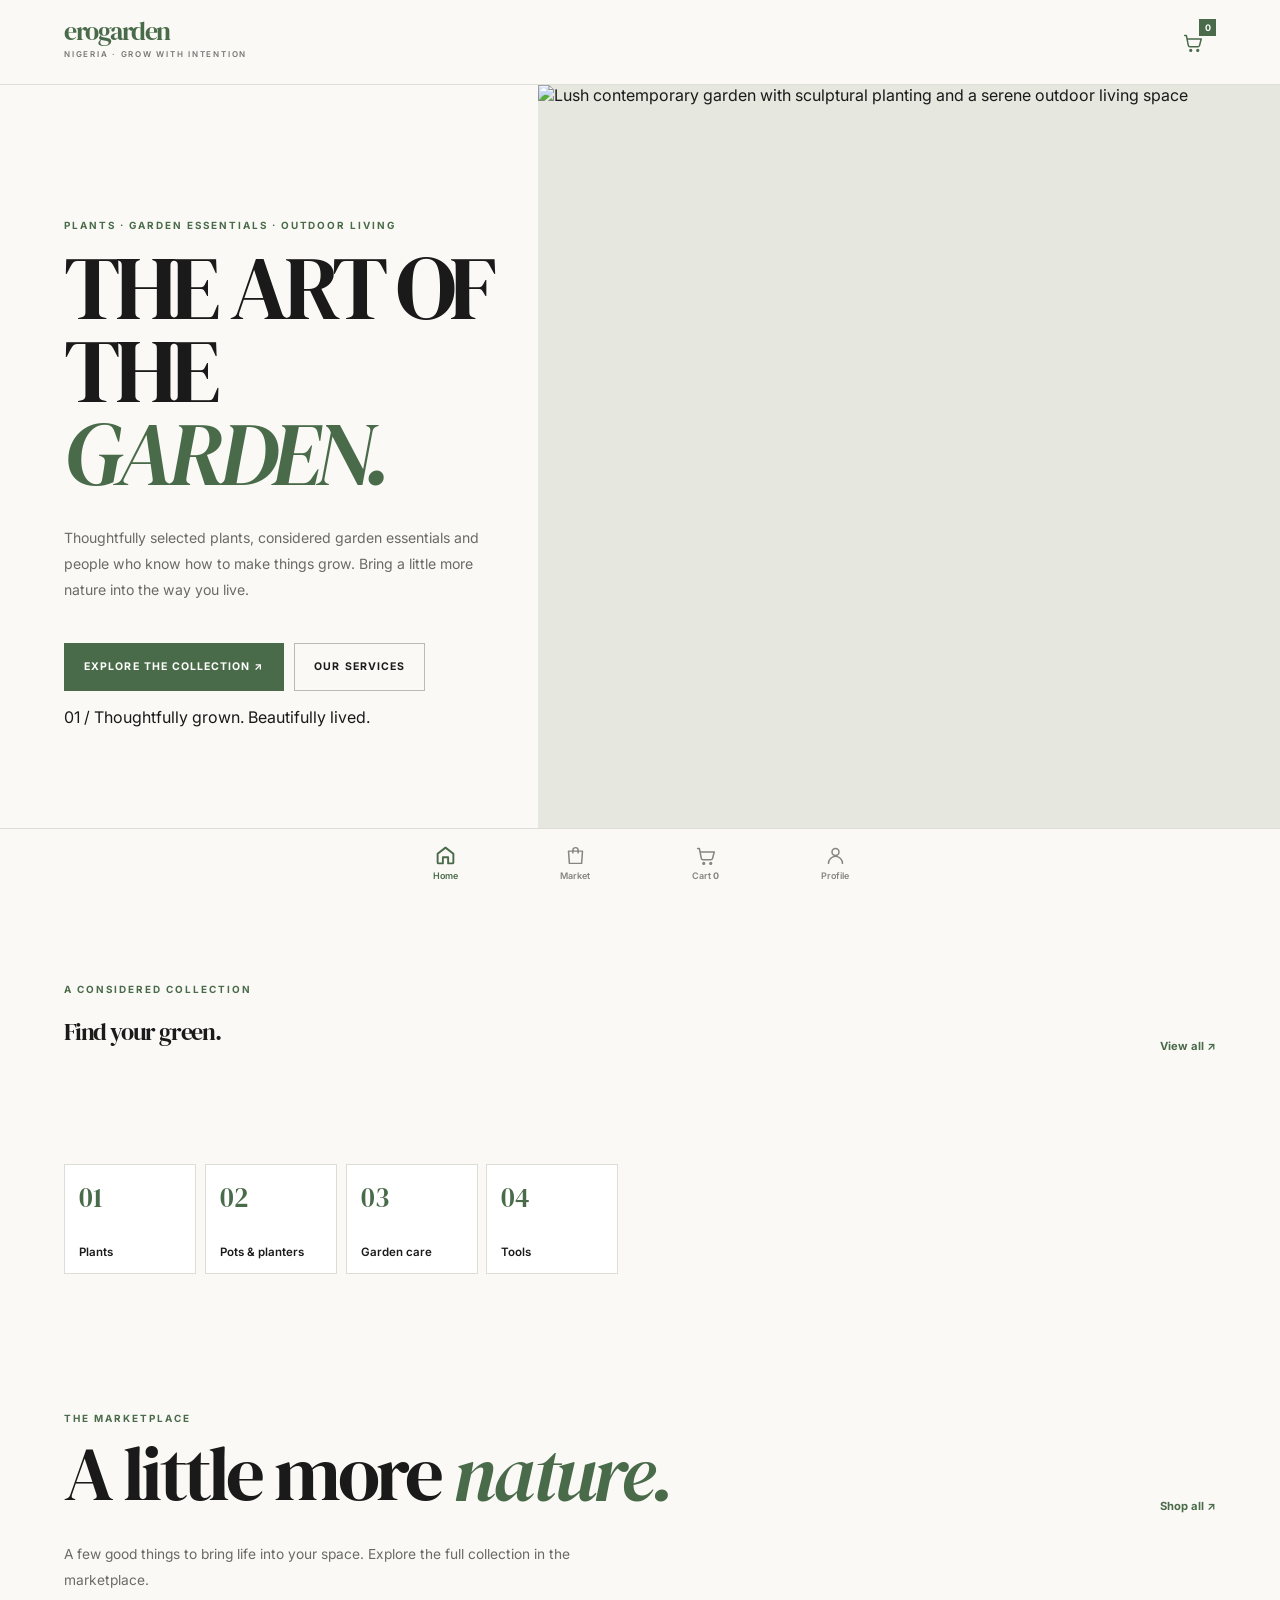
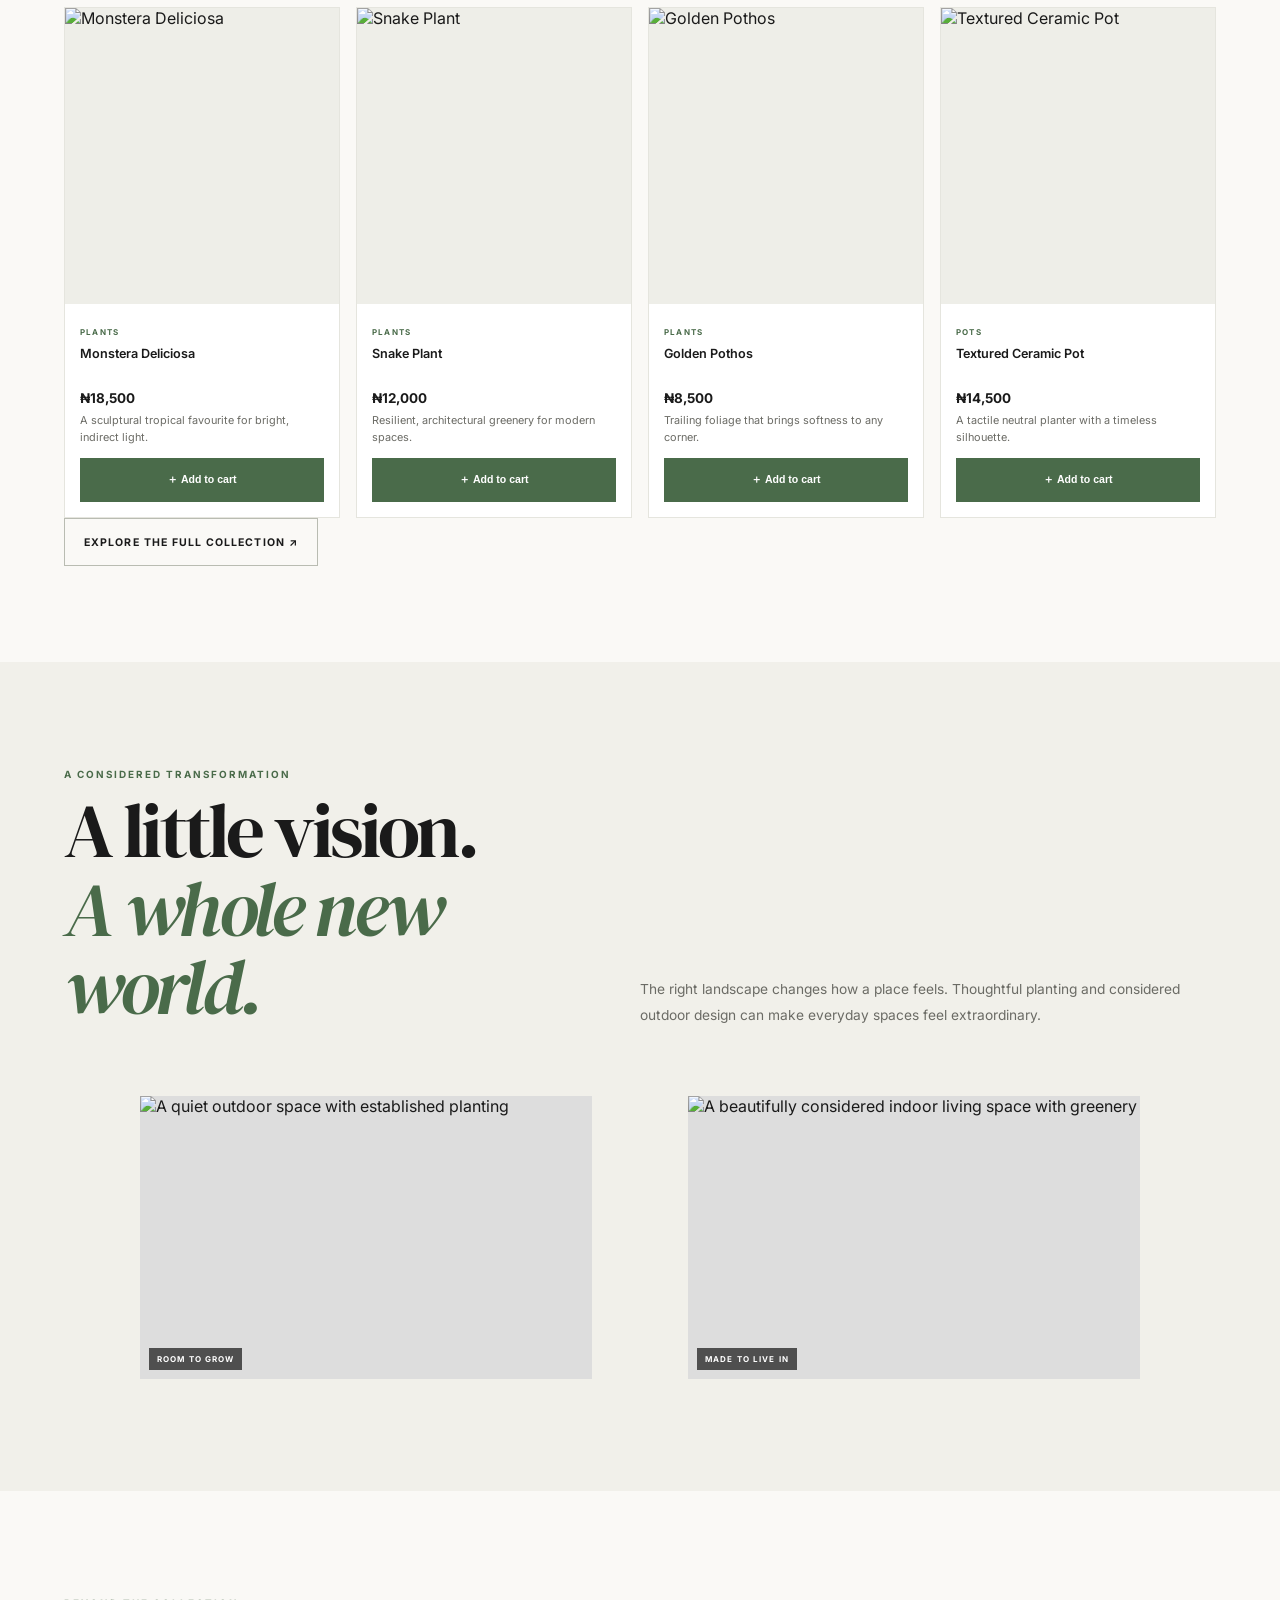
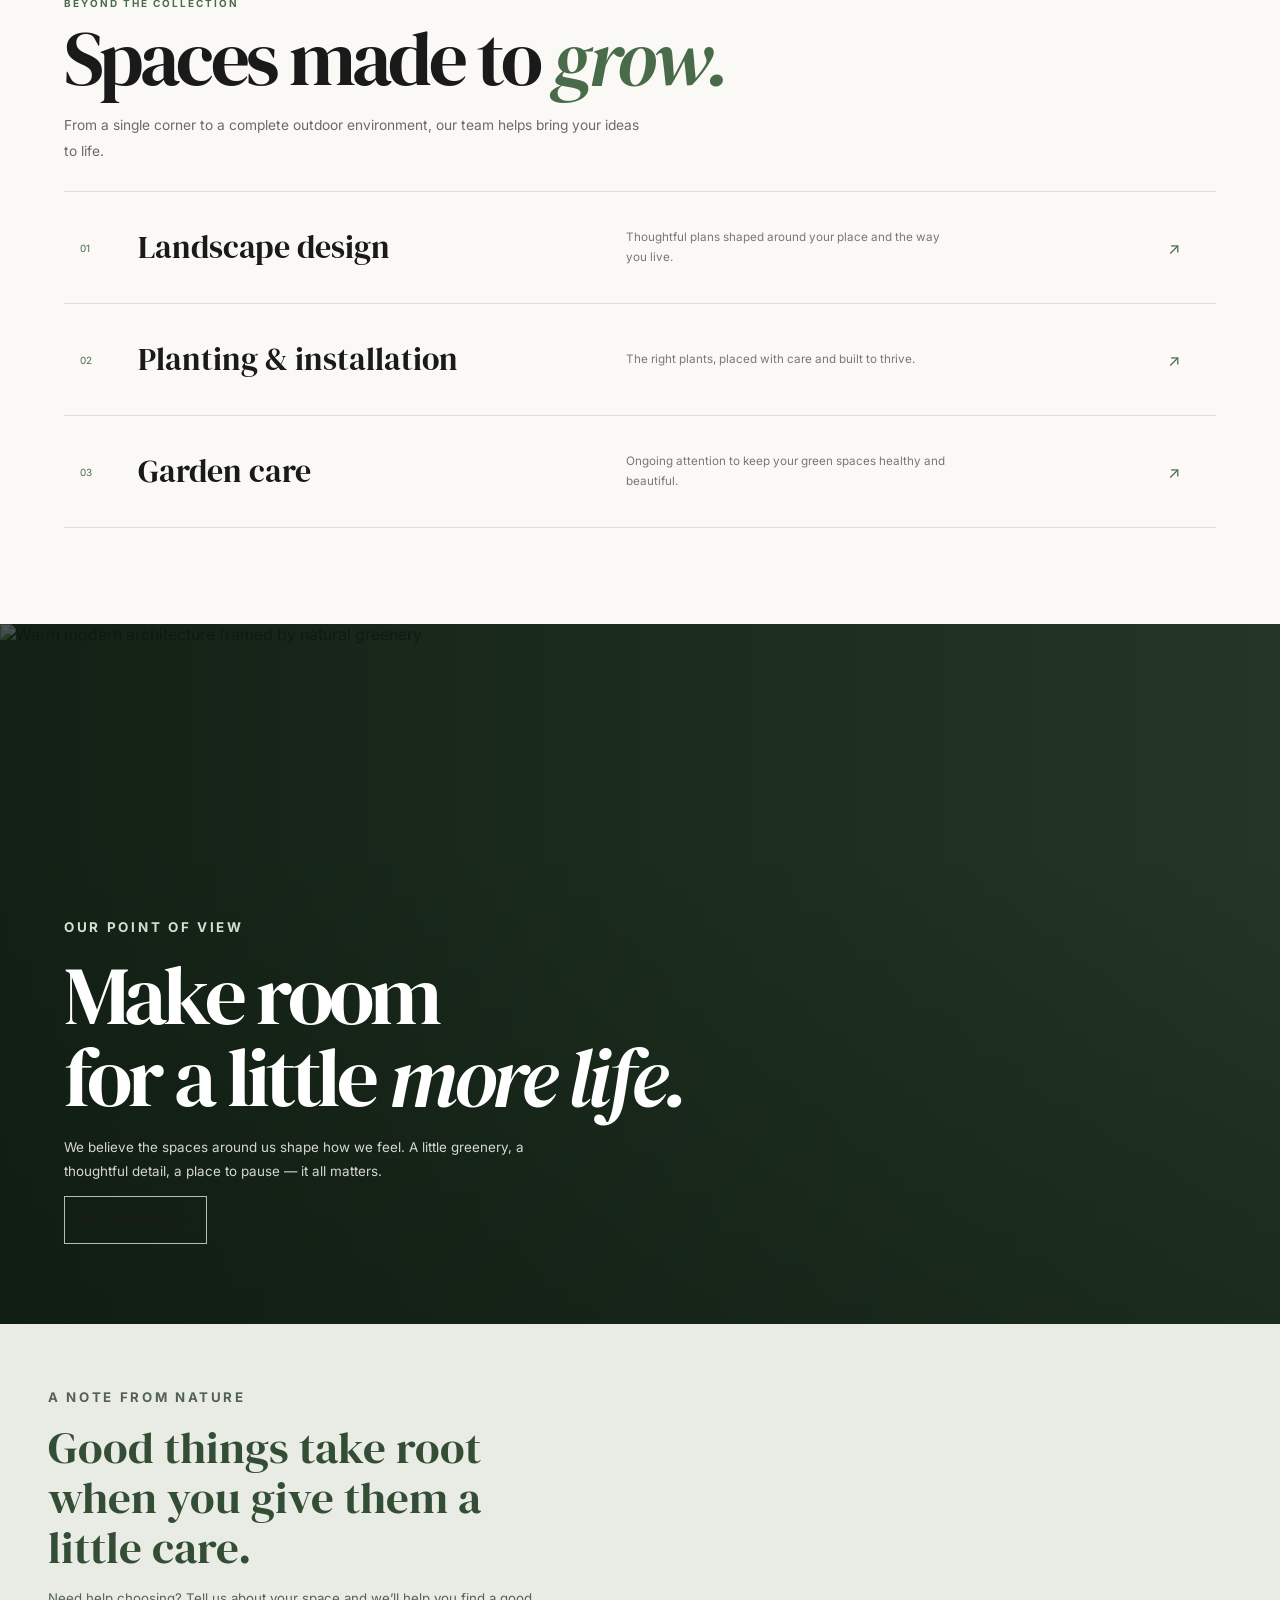
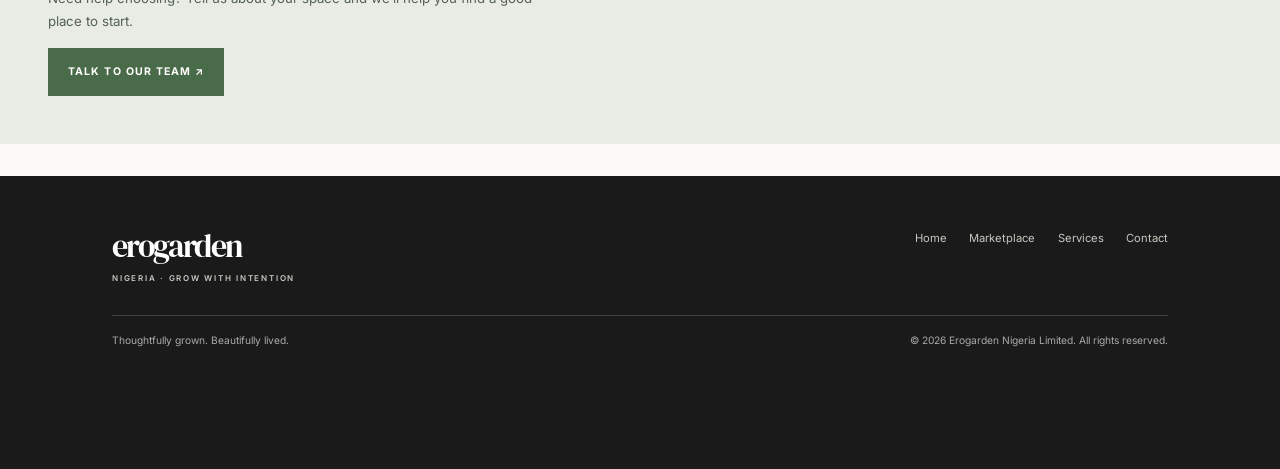
==== commit 821b8985: "Refine Erogarden storefront foundation" ====
--- a/index.html
+++ b/index.html
@@ -1,6 +1,6 @@
 <!doctype html>
-<html lang="en"><head><meta charset="utf-8"><meta name="viewport" content="width=device-width,initial-scale=1,viewport-fit=cover"><meta name="theme-color" content="#FAF9F6"><meta name="description" content="Erogarden Global — thoughtfully selected plants, garden essentials and considered outdoor services."><meta property="og:type" content="website"><meta property="og:title" content="Erogarden Global — The art of the garden"><meta property="og:description" content="Thoughtfully grown. Beautifully lived. Explore plants, garden essentials and landscape services from Erogarden."><meta property="og:image" content="https://images.unsplash.com/photo-1600607687939-ce8a6c25118c?auto=format&fit=crop&w=1200&q=85"><meta name="twitter:card" content="summary_large_image"><title>Erogarden Global — The art of the garden</title><link rel="manifest" href="/manifest.webmanifest"><link rel="icon" href="/assets/icon.svg" type="image/svg+xml"><link rel="preconnect" href="https://fonts.googleapis.com"><link rel="preconnect" href="https://fonts.gstatic.com" crossorigin><link rel="preconnect" href="https://images.unsplash.com"><link href="https://fonts.googleapis.com/css2?family=DM+Serif+Display:ital@0;1&family=Inter:wght@400;500;600;700&display=swap" rel="stylesheet"><link rel="stylesheet" href="/styles.css"><script src="https://cdn.tailwindcss.com"></script></head>
-<body data-page="home"><a class="skip-link" href="#main">Skip to content</a><header class="site-header"><div class="header-inner"><a href="/" class="brand" aria-label="Erogarden Global home">erogarden<small>GLOBAL · GROW WITH INTENTION</small></a><div class="header-actions"><button id="installBtn" class="install-btn" type="button">Install app</button><a class="cart-link" href="/cart.html" aria-label="View cart"><svg class="icon" viewBox="0 0 24 24"><path d="M3 4h2l2.2 11.2a2 2 0 0 0 2 1.6h8.9a2 2 0 0 0 1.9-1.4L22 8H6"/><circle cx="10" cy="21" r="1"/><circle cx="18" cy="21" r="1"/></svg><span class="cart-count" data-cart-count>0</span></a></div></div></header>
+<html lang="en"><head><meta charset="utf-8"><meta name="viewport" content="width=device-width,initial-scale=1,viewport-fit=cover"><meta name="theme-color" content="#F9F8F6"><meta name="description" content="Erogarden Nigeria Limited — thoughtfully selected plants, garden essentials and considered outdoor services."><meta property="og:type" content="website"><meta property="og:title" content="Erogarden Nigeria Limited — The art of the garden"><meta property="og:description" content="Thoughtfully grown. Beautifully lived. Explore plants, garden essentials and landscape services from Erogarden."><meta property="og:image" content="https://images.unsplash.com/photo-1600607687939-ce8a6c25118c?auto=format&fit=crop&w=1200&q=85"><meta name="twitter:card" content="summary_large_image"><title>Erogarden Nigeria Limited — The art of the garden</title><link rel="manifest" href="/manifest.webmanifest"><link rel="icon" href="/assets/icon.svg" type="image/svg+xml"><link rel="preconnect" href="https://fonts.googleapis.com"><link rel="preconnect" href="https://fonts.gstatic.com" crossorigin><link rel="preconnect" href="https://images.unsplash.com"><link href="https://fonts.googleapis.com/css2?family=DM+Serif+Display:ital@0;1&family=Inter:wght@400;500;600;700&display=swap" rel="stylesheet"><link rel="stylesheet" href="/styles.css"><script src="https://cdn.tailwindcss.com"></script></head>
+<body data-page="home"><a class="skip-link" href="#main">Skip to content</a><header class="site-header"><div class="header-inner"><a href="/" class="brand" aria-label="Erogarden Nigeria Limited home">erogarden<small>NIGERIA · GROW WITH INTENTION</small></a><div class="header-actions"><button id="installBtn" class="install-btn" type="button">Install app</button><a class="cart-link" href="/cart.html" aria-label="View cart"><svg class="icon" viewBox="0 0 24 24"><path d="M3 4h2l2.2 11.2a2 2 0 0 0 2 1.6h8.9a2 2 0 0 0 1.9-1.4L22 8H6"/><circle cx="10" cy="21" r="1"/><circle cx="18" cy="21" r="1"/></svg><span class="cart-count" data-cart-count>0</span></a></div></div></header>
 <main id="main"><section class="hero" aria-labelledby="heroTitle"><div class="hero-media"><img src="https://images.unsplash.com/photo-1600607687939-ce8a6c25118c?auto=format&fit=crop&w=1800&q=88" alt="Lush contemporary garden with sculptural planting and a serene outdoor living space" fetchpriority="high" decoding="async"></div><div class="hero-copy"><span class="eyebrow">Plants · Garden essentials · Outdoor living</span><h1 id="heroTitle">THE ART OF THE <em class="accent">GARDEN.</em></h1><p class="intro">Thoughtfully selected plants, considered garden essentials and people who know how to make things grow. Bring a little more nature into the way you live.</p><div class="actions"><a href="/market.html" class="button button-primary">Explore the collection ↗</a><a href="#services" class="button button-outline">Our services</a></div><p class="mt-8 text-[10px] uppercase tracking-[.18em] text-muted">01 / Thoughtfully grown. Beautifully lived.</p></div></section>
 <section class="section pb-6"><div class="section-top"><div><p class="section-kicker">A considered collection</p><h2 class="serif text-3xl mt-2">Find your green.</h2></div><a href="/market.html" class="text-link">View all ↗</a></div></section><div class="category-strip"><a class="category-tile" href="/market.html?category=Plants"><span class="category-number">01</span><span>Plants</span></a><a class="category-tile" href="/market.html?category=Pots"><span class="category-number">02</span><span>Pots & planters</span></a><a class="category-tile" href="/market.html?category=Garden%20Care"><span class="category-number">03</span><span>Garden care</span></a><a class="category-tile" href="/market.html?category=Tools"><span class="category-number">04</span><span>Tools</span></a></div>
 <section class="section pt-8"><div class="section-top"><div><p class="section-kicker">The marketplace</p><h2 class="section-heading">A little more <em class="accent">nature.</em></h2></div><a href="/market.html" class="text-link">Shop all ↗</a></div><p class="section-intro">A few good things to bring life into your space. Explore the full collection in the marketplace.</p><div id="homeFeatured" class="product-grid mt-7" aria-live="polite"></div><div class="mt-7 text-center"><a href="/market.html" class="button button-outline">Explore the full collection ↗</a></div></section>
@@ -8,5 +8,5 @@
 <section id="services" class="section"><div><p class="section-kicker">Beyond the collection</p><h2 class="section-heading">Spaces made to <em class="accent">grow.</em></h2><p class="section-intro">From a single corner to a complete outdoor environment, our team helps bring your ideas to life.</p></div><div class="service-list"><a class="service-row" href="https://wa.me/?text=Hello%20Erogarden%20Global%2C%20I%20would%20like%20to%20discuss%20landscape%20design." target="_blank" rel="noopener"><span class="service-number">01</span><span class="service-title">Landscape design</span><span class="service-description">Thoughtful plans shaped around your place and the way you live.</span><span class="service-arrow">↗</span></a><a class="service-row" href="https://wa.me/?text=Hello%20Erogarden%20Global%2C%20I%20need%20planting%20and%20installation%20support." target="_blank" rel="noopener"><span class="service-number">02</span><span class="service-title">Planting & installation</span><span class="service-description">The right plants, placed with care and built to thrive.</span><span class="service-arrow">↗</span></a><a class="service-row" href="https://wa.me/?text=Hello%20Erogarden%20Global%2C%20I%20would%20like%20garden%20maintenance%20support." target="_blank" rel="noopener"><span class="service-number">03</span><span class="service-title">Garden care</span><span class="service-description">Ongoing attention to keep your green spaces healthy and beautiful.</span><span class="service-arrow">↗</span></a></div></section>
 <section class="philosophy"><img src="https://images.unsplash.com/photo-1600566753086-00f18fb6b3ea?auto=format&fit=crop&w=1800&q=85" alt="Warm modern architecture framed by natural greenery" loading="lazy" decoding="async"><div class="philosophy-copy"><p class="section-kicker">Our point of view</p><h2>Make room<br>for a little <em>more life.</em></h2><p>We believe the spaces around us shape how we feel. A little greenery, a thoughtful detail, a place to pause — it all matters.</p><a href="/profile.html" class="button button-outline mt-5 !border-white !text-white">Get in touch ↗</a></div></section>
 <section class="note-band"><p class="section-kicker">A note from nature</p><h2>Good things take root when you give them a little care.</h2><p>Need help choosing? Tell us about your space and we’ll help you find a good place to start.</p><a href="/profile.html" class="button button-primary mt-5">Talk to our team ↗</a></section></main>
-<footer class="footer"><div class="footer-inner"><div class="footer-top"><div class="footer-brand">erogarden<small>GLOBAL · GROW WITH INTENTION</small></div><div class="footer-links"><a href="/">Home</a><a href="/market.html">Marketplace</a><a href="#services">Services</a><a href="/profile.html">Contact</a></div></div><div class="footer-bottom"><span>Thoughtfully grown. Beautifully lived.</span><span>© <span data-year></span> Erogarden Global. All rights reserved.</span></div></div></footer>
-<nav class="bottom-nav" aria-label="Main navigation"><div class="bottom-nav-inner"><a class="nav-item" href="/" aria-current="page"><svg class="icon" viewBox="0 0 24 24"><path d="m3 10 9-7 9 7v10a1 1 0 0 1-1 1h-5v-7H9v7H4a1 1 0 0 1-1-1z"/></svg><span>Home</span></a><a class="nav-item" href="/market.html"><svg class="icon" viewBox="0 0 24 24"><path d="M4 7h16l-1 14H5L4 7Z"/><path d="M9 9V6a3 3 0 0 1 6 0v3"/></svg><span>Market</span></a><a class="nav-item" href="/cart.html"><svg class="icon" viewBox="0 0 24 24"><path d="M3 4h2l2.2 11.2a2 2 0 0 0 2 1.6h8.9a2 2 0 0 0 1.9-1.4L22 8H6"/><circle cx="10" cy="21" r="1"/><circle cx="18" cy="21" r="1"/></svg><span>Cart <b data-cart-count>0</b></span></a><a class="nav-item" href="/profile.html"><svg class="icon" viewBox="0 0 24 24"><circle cx="12" cy="8" r="4"/><path d="M4 21a8 8 0 0 1 16 0"/></svg><span>Profile</span></a></div></nav><div id="toast" class="toast" role="status" aria-live="polite"></div><script src="/app.js" defer></script></body></html>+<footer class="footer"><div class="footer-inner"><div class="footer-top"><div class="footer-brand">erogarden<small>NIGERIA · GROW WITH INTENTION</small></div><div class="footer-links"><a href="/">Home</a><a href="/market.html">Marketplace</a><a href="#services">Services</a><a href="/profile.html">Contact</a></div></div><div class="footer-bottom"><span>Thoughtfully grown. Beautifully lived.</span><span>© <span data-year></span> Erogarden Nigeria Limited. All rights reserved.</span></div></div></footer>
+<nav class="bottom-nav" aria-label="Main navigation"><div class="bottom-nav-inner"><a class="nav-item" href="/" aria-current="page"><svg class="icon" viewBox="0 0 24 24"><path d="m3 10 9-7 9 7v10a1 1 0 0 1-1 1h-5v-7H9v7H4a1 1 0 0 1-1-1z"/></svg><span>Home</span></a><a class="nav-item" href="/market.html"><svg class="icon" viewBox="0 0 24 24"><path d="M4 7h16l-1 14H5L4 7Z"/><path d="M9 9V6a3 3 0 0 1 6 0v3"/></svg><span>Market</span></a><a class="nav-item" href="/cart.html"><svg class="icon" viewBox="0 0 24 24"><path d="M3 4h2l2.2 11.2a2 2 0 0 0 2 1.6h8.9a2 2 0 0 0 1.9-1.4L22 8H6"/><circle cx="10" cy="21" r="1"/><circle cx="18" cy="21" r="1"/></svg><span>Cart <b data-cart-count>0</b></span></a><a class="nav-item" href="/profile.html"><svg class="icon" viewBox="0 0 24 24"><circle cx="12" cy="8" r="4"/><path d="M4 21a8 8 0 0 1 16 0"/></svg><span>Profile</span></a></div></nav><div id="toast" class="toast" role="status" aria-live="polite"></div><script src="/data.js" defer></script><script src="/app.js" defer></script></body></html>
--- a/styles.css
+++ b/styles.css
@@ -1,3 +1,4 @@
+@view-transition { navigation: auto; }
 :root{color-scheme:light;--paper:#FAF9F6;--ink:#1A1A1A;--sage:#4A6B4A;--sage-dark:#344D35;--line:#DCDDD5;--muted:#6B6B65;--soft:#F1F0EA;--serif:"DM Serif Display",Georgia,serif;--sans:Inter,Arial,sans-serif}
 *{box-sizing:border-box;border-radius:0!important}html{scroll-behavior:smooth;scroll-padding-top:6rem}body{margin:0;background:var(--paper);color:var(--ink);font-family:var(--sans);-webkit-font-smoothing:antialiased;-webkit-tap-highlight-color:transparent}a,button,input,select,textarea{touch-action:manipulation}a:focus-visible,button:focus-visible,input:focus-visible,select:focus-visible,textarea:focus-visible{outline:2px solid var(--sage);outline-offset:4px}button,a{min-height:44px}.skip-link{position:absolute;left:-9999px;top:1rem;z-index:100;background:white;padding:1rem}.skip-link:focus{left:1rem}
 .site-header{position:sticky;top:0;z-index:40;border-bottom:1px solid rgba(220,221,213,.9);background:rgba(250,249,246,.96);backdrop-filter:blur(14px)}.header-inner{height:76px;max-width:1280px;margin:auto;padding:0 1.25rem;display:flex;align-items:center;justify-content:space-between}.brand{display:inline-block;color:var(--sage);font:1.65rem/.9 var(--serif);letter-spacing:-.055em;text-decoration:none}.brand small,.footer-brand small{display:block;margin-top:.35rem;color:#777;font:600 .5rem var(--sans);letter-spacing:.22em;text-transform:uppercase}.header-actions{display:flex;align-items:center;gap:.6rem}.install-btn{display:none;border:1px solid var(--line);padding:0 12px;color:var(--sage);font-size:9px;font-weight:700;letter-spacing:.1em;text-transform:uppercase}.install-btn.visible{display:inline-flex;align-items:center}.cart-link{position:relative;display:grid;width:48px;height:48px;place-items:center;color:var(--sage);text-decoration:none}.icon{width:21px;height:21px;fill:none;stroke:currentColor;stroke-width:1.7;stroke-linecap:round;stroke-linejoin:round}.cart-count{position:absolute;top:1px;right:0;display:grid;min-width:17px;height:17px;place-items:center;padding:0 4px;background:var(--sage);color:white;font-size:9px;font-weight:700}
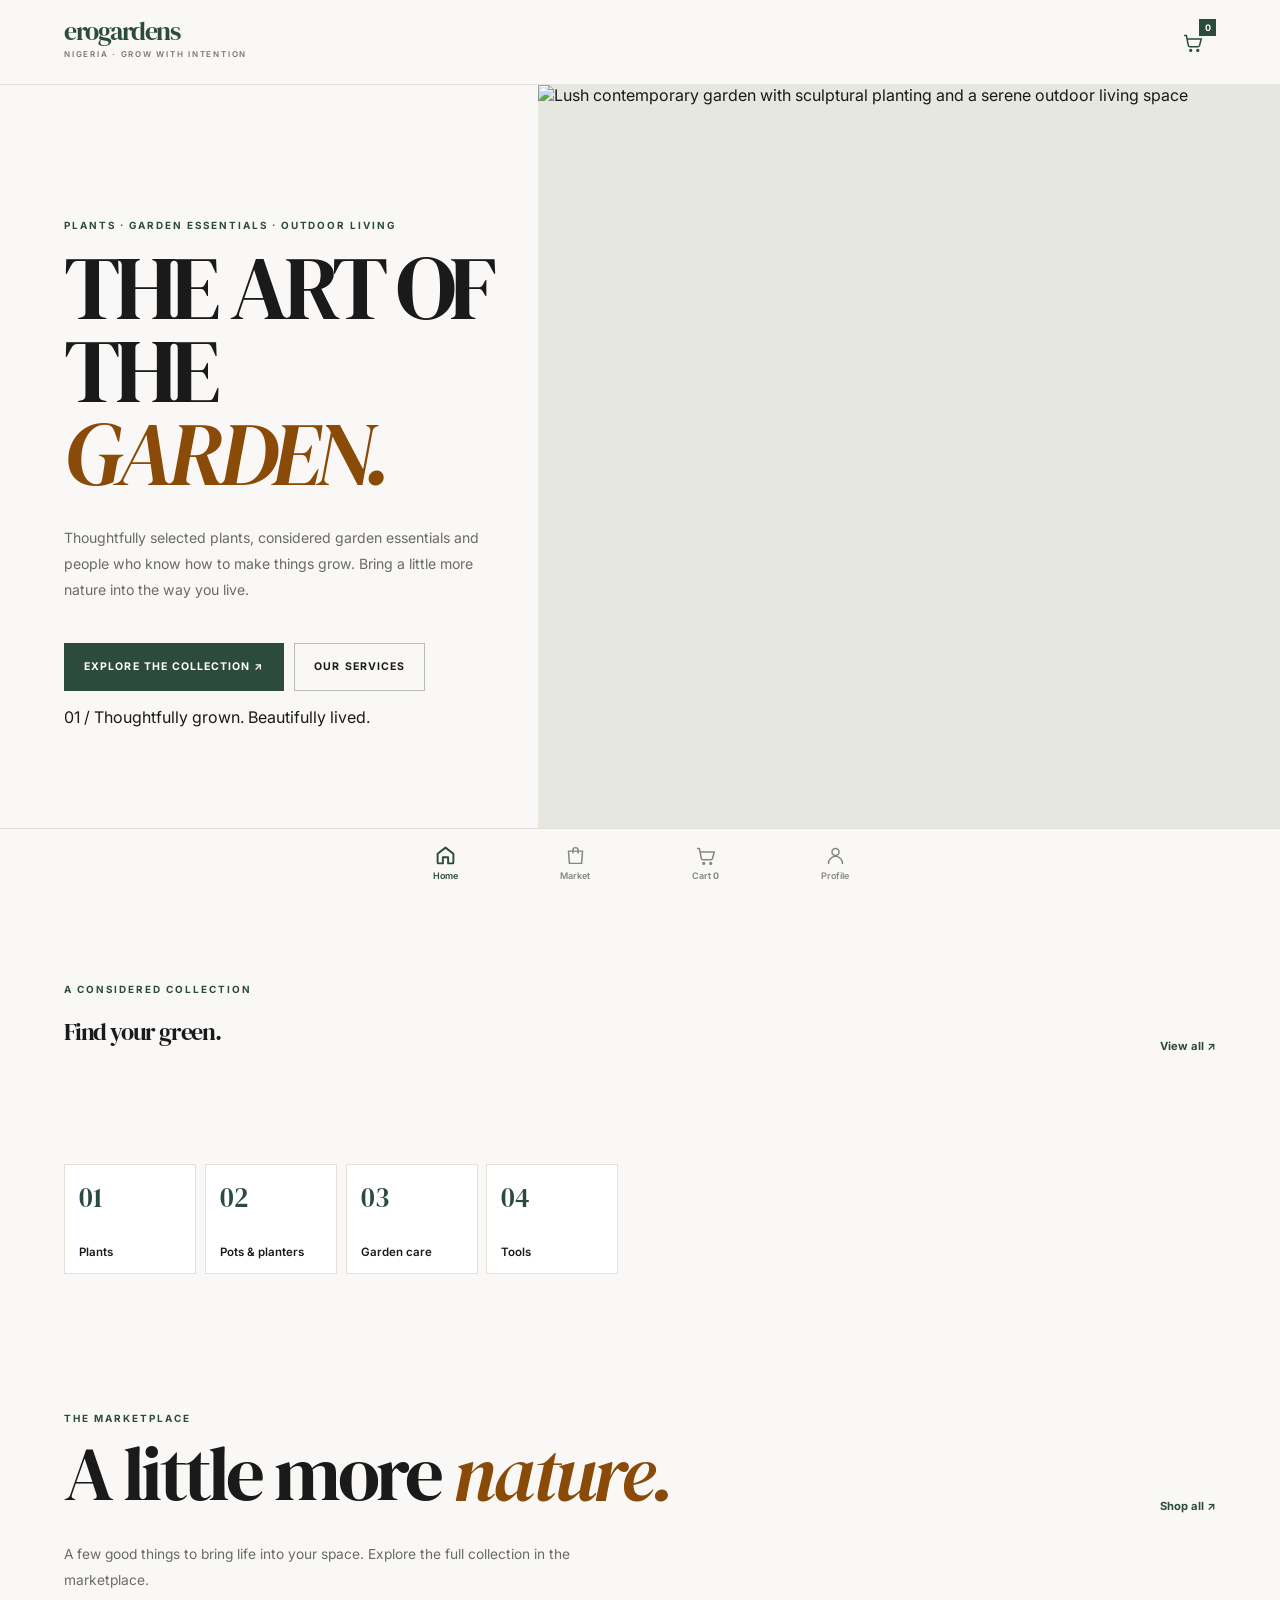
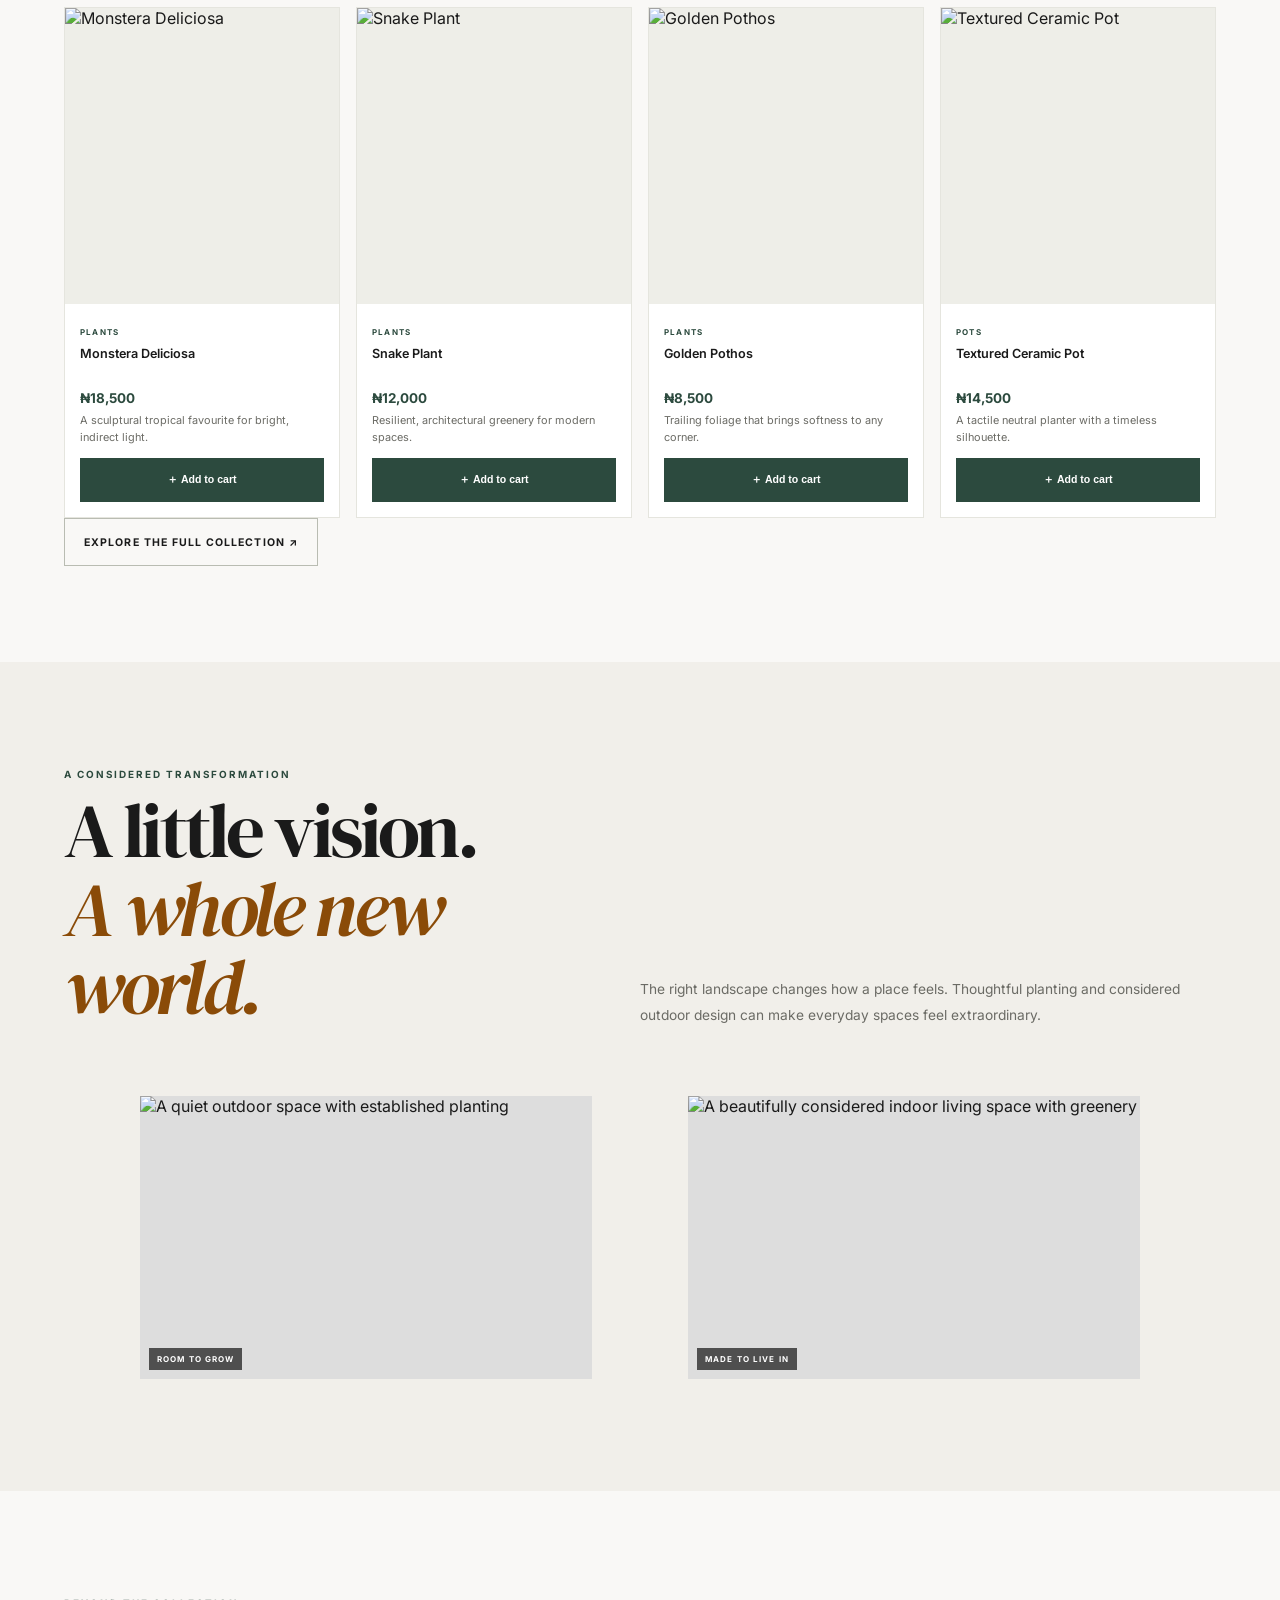
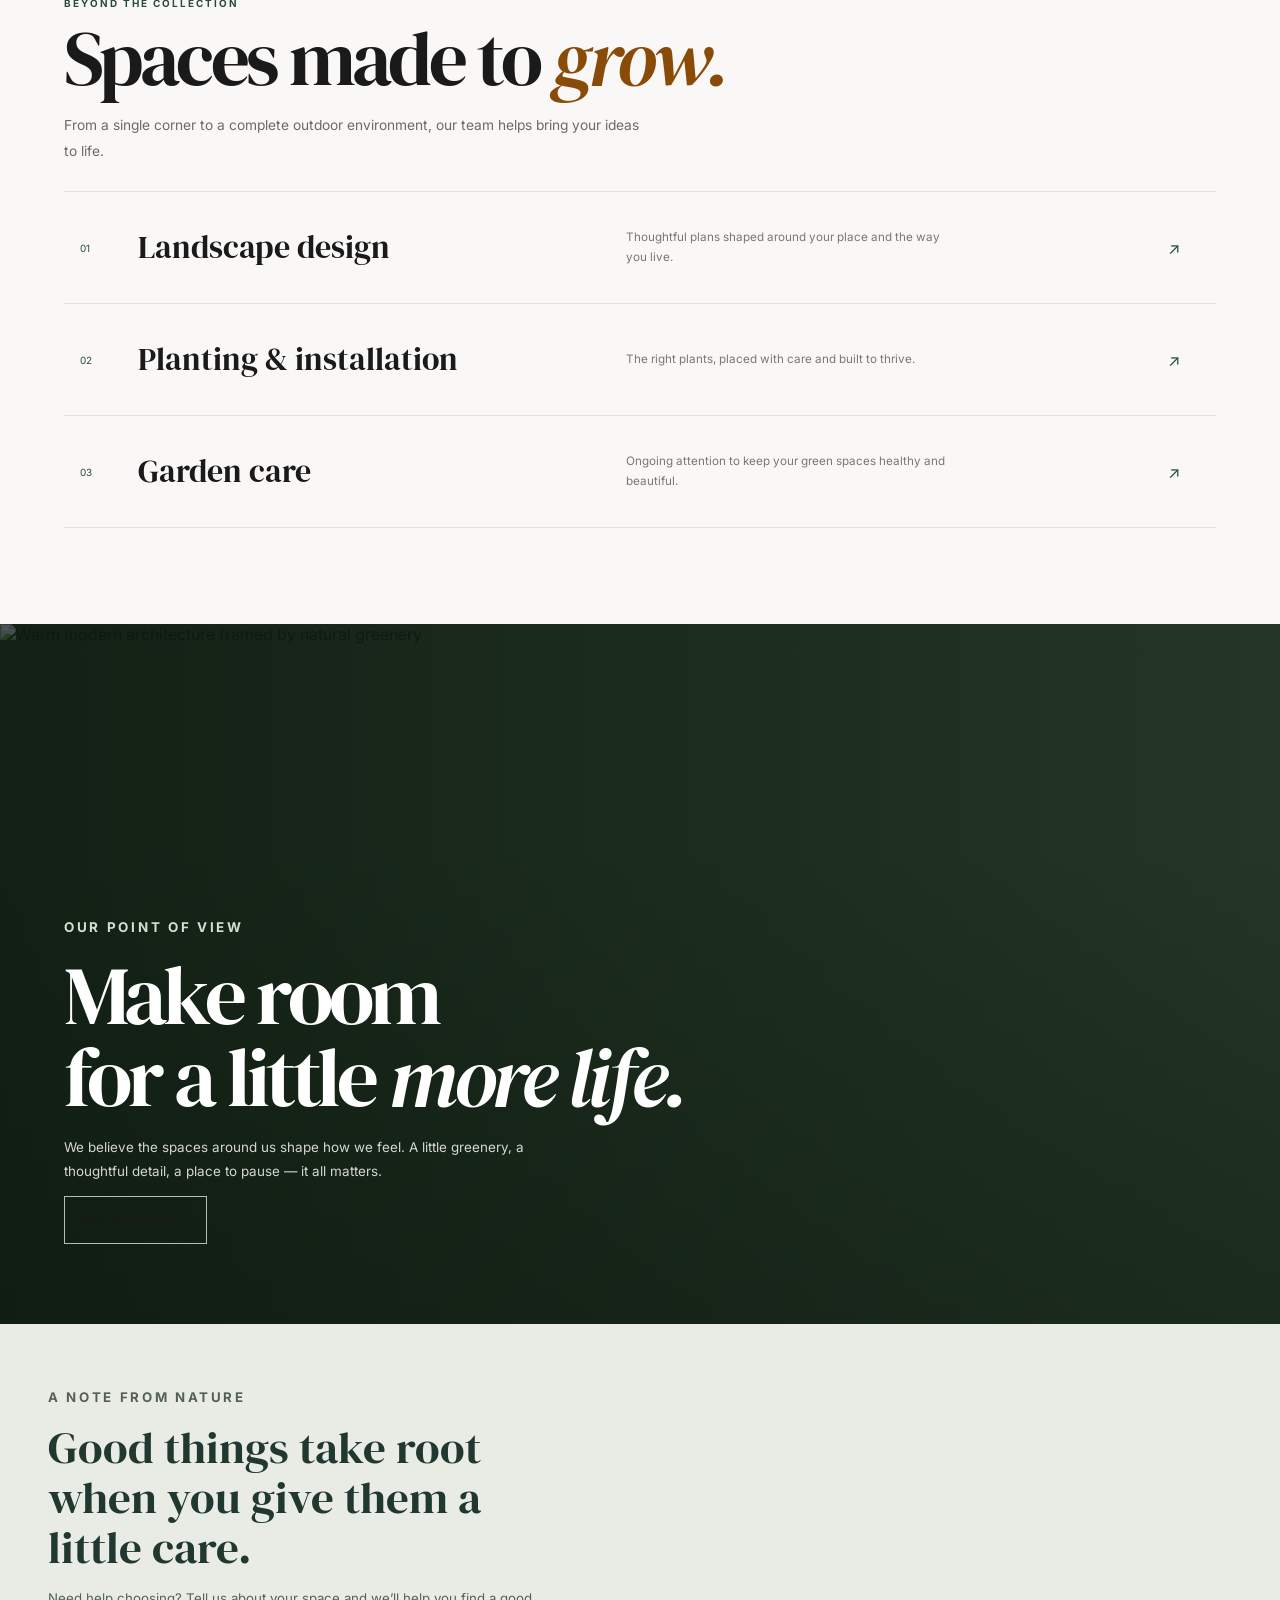
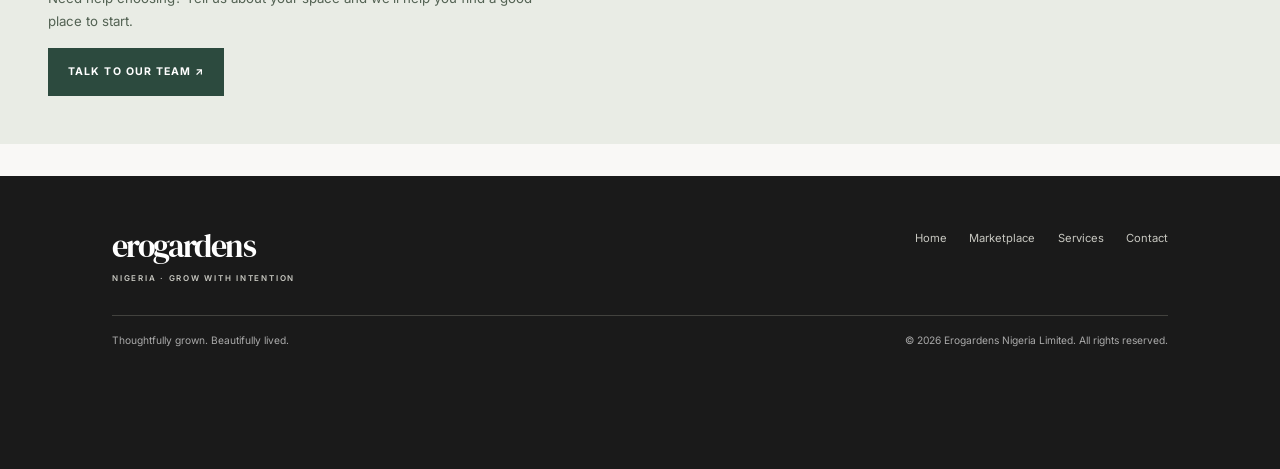
==== commit 3d55cd7e: "Update brand name to Erogardens" ====
--- a/index.html
+++ b/index.html
@@ -1,12 +1,12 @@
 <!doctype html>
-<html lang="en"><head><meta charset="utf-8"><meta name="viewport" content="width=device-width,initial-scale=1,viewport-fit=cover"><meta name="theme-color" content="#F9F8F6"><meta name="description" content="Erogarden Nigeria Limited — thoughtfully selected plants, garden essentials and considered outdoor services."><meta property="og:type" content="website"><meta property="og:title" content="Erogarden Nigeria Limited — The art of the garden"><meta property="og:description" content="Thoughtfully grown. Beautifully lived. Explore plants, garden essentials and landscape services from Erogarden."><meta property="og:image" content="https://images.unsplash.com/photo-1600607687939-ce8a6c25118c?auto=format&fit=crop&w=1200&q=85"><meta name="twitter:card" content="summary_large_image"><title>Erogarden Nigeria Limited — The art of the garden</title><link rel="manifest" href="/manifest.webmanifest"><link rel="icon" href="/assets/icon.svg" type="image/svg+xml"><link rel="preconnect" href="https://fonts.googleapis.com"><link rel="preconnect" href="https://fonts.gstatic.com" crossorigin><link rel="preconnect" href="https://images.unsplash.com"><link href="https://fonts.googleapis.com/css2?family=DM+Serif+Display:ital@0;1&family=Inter:wght@400;500;600;700&display=swap" rel="stylesheet"><link rel="stylesheet" href="/styles.css"><script src="https://cdn.tailwindcss.com"></script></head>
-<body data-page="home"><a class="skip-link" href="#main">Skip to content</a><header class="site-header"><div class="header-inner"><a href="/" class="brand" aria-label="Erogarden Nigeria Limited home">erogarden<small>NIGERIA · GROW WITH INTENTION</small></a><div class="header-actions"><button id="installBtn" class="install-btn" type="button">Install app</button><a class="cart-link" href="/cart.html" aria-label="View cart"><svg class="icon" viewBox="0 0 24 24"><path d="M3 4h2l2.2 11.2a2 2 0 0 0 2 1.6h8.9a2 2 0 0 0 1.9-1.4L22 8H6"/><circle cx="10" cy="21" r="1"/><circle cx="18" cy="21" r="1"/></svg><span class="cart-count" data-cart-count>0</span></a></div></div></header>
+<html lang="en"><head><meta charset="utf-8"><meta name="viewport" content="width=device-width,initial-scale=1,viewport-fit=cover"><meta name="theme-color" content="#F9F8F6"><meta name="description" content="Erogardens Nigeria Limited — thoughtfully selected plants, garden essentials and considered outdoor services."><meta property="og:type" content="website"><meta property="og:title" content="Erogardens Nigeria Limited — The art of the garden"><meta property="og:description" content="Thoughtfully grown. Beautifully lived. Explore plants, garden essentials and landscape services from Erogardens."><meta property="og:image" content="https://images.unsplash.com/photo-1600607687939-ce8a6c25118c?auto=format&fit=crop&w=1200&q=85"><meta name="twitter:card" content="summary_large_image"><title>Erogardens Nigeria Limited — The art of the garden</title><link rel="manifest" href="/manifest.webmanifest"><link rel="icon" href="/assets/icon.svg" type="image/svg+xml"><link rel="preconnect" href="https://fonts.googleapis.com"><link rel="preconnect" href="https://fonts.gstatic.com" crossorigin><link rel="preconnect" href="https://images.unsplash.com"><link href="https://fonts.googleapis.com/css2?family=DM+Serif+Display:ital@0;1&family=Inter:wght@400;500;600;700&display=swap" rel="stylesheet"><link rel="stylesheet" href="/styles.css"><script src="https://cdn.tailwindcss.com"></script></head>
+<body data-page="home"><a class="skip-link" href="#main">Skip to content</a><header class="site-header"><div class="header-inner"><a href="/" class="brand" aria-label="Erogardens Nigeria Limited home">erogardens<small>NIGERIA · GROW WITH INTENTION</small></a><div class="header-actions"><button id="installBtn" class="install-btn" type="button">Install app</button><a class="cart-link" href="/cart.html" aria-label="View cart"><svg class="icon" viewBox="0 0 24 24"><path d="M3 4h2l2.2 11.2a2 2 0 0 0 2 1.6h8.9a2 2 0 0 0 1.9-1.4L22 8H6"/><circle cx="10" cy="21" r="1"/><circle cx="18" cy="21" r="1"/></svg><span class="cart-count" data-cart-count>0</span></a></div></div></header>
 <main id="main"><section class="hero" aria-labelledby="heroTitle"><div class="hero-media"><img src="https://images.unsplash.com/photo-1600607687939-ce8a6c25118c?auto=format&fit=crop&w=1800&q=88" alt="Lush contemporary garden with sculptural planting and a serene outdoor living space" fetchpriority="high" decoding="async"></div><div class="hero-copy"><span class="eyebrow">Plants · Garden essentials · Outdoor living</span><h1 id="heroTitle">THE ART OF THE <em class="accent">GARDEN.</em></h1><p class="intro">Thoughtfully selected plants, considered garden essentials and people who know how to make things grow. Bring a little more nature into the way you live.</p><div class="actions"><a href="/market.html" class="button button-primary">Explore the collection ↗</a><a href="#services" class="button button-outline">Our services</a></div><p class="mt-8 text-[10px] uppercase tracking-[.18em] text-muted">01 / Thoughtfully grown. Beautifully lived.</p></div></section>
 <section class="section pb-6"><div class="section-top"><div><p class="section-kicker">A considered collection</p><h2 class="serif text-3xl mt-2">Find your green.</h2></div><a href="/market.html" class="text-link">View all ↗</a></div></section><div class="category-strip"><a class="category-tile" href="/market.html?category=Plants"><span class="category-number">01</span><span>Plants</span></a><a class="category-tile" href="/market.html?category=Pots"><span class="category-number">02</span><span>Pots & planters</span></a><a class="category-tile" href="/market.html?category=Garden%20Care"><span class="category-number">03</span><span>Garden care</span></a><a class="category-tile" href="/market.html?category=Tools"><span class="category-number">04</span><span>Tools</span></a></div>
 <section class="section pt-8"><div class="section-top"><div><p class="section-kicker">The marketplace</p><h2 class="section-heading">A little more <em class="accent">nature.</em></h2></div><a href="/market.html" class="text-link">Shop all ↗</a></div><p class="section-intro">A few good things to bring life into your space. Explore the full collection in the marketplace.</p><div id="homeFeatured" class="product-grid mt-7" aria-live="polite"></div><div class="mt-7 text-center"><a href="/market.html" class="button button-outline">Explore the full collection ↗</a></div></section>
 <section class="section feature-band"><div class="section-top"><div><p class="section-kicker">A considered transformation</p><h2 class="section-heading">A little vision.<br><em class="accent">A whole new world.</em></h2></div><p class="section-intro">The right landscape changes how a place feels. Thoughtful planting and considered outdoor design can make everyday spaces feel extraordinary.</p></div><div class="feature-grid"><figure class="feature-image"><img src="https://images.unsplash.com/photo-1598908314732-07113901949e?auto=format&fit=crop&w=1000&q=85" alt="A quiet outdoor space with established planting" loading="lazy" decoding="async"><figcaption>Room to grow</figcaption></figure><figure class="feature-image"><img src="https://images.unsplash.com/photo-1600210492486-724fe5c67fb0?auto=format&fit=crop&w=1000&q=85" alt="A beautifully considered indoor living space with greenery" loading="lazy" decoding="async"><figcaption>Made to live in</figcaption></figure></div></section>
-<section id="services" class="section"><div><p class="section-kicker">Beyond the collection</p><h2 class="section-heading">Spaces made to <em class="accent">grow.</em></h2><p class="section-intro">From a single corner to a complete outdoor environment, our team helps bring your ideas to life.</p></div><div class="service-list"><a class="service-row" href="https://wa.me/?text=Hello%20Erogarden%20Global%2C%20I%20would%20like%20to%20discuss%20landscape%20design." target="_blank" rel="noopener"><span class="service-number">01</span><span class="service-title">Landscape design</span><span class="service-description">Thoughtful plans shaped around your place and the way you live.</span><span class="service-arrow">↗</span></a><a class="service-row" href="https://wa.me/?text=Hello%20Erogarden%20Global%2C%20I%20need%20planting%20and%20installation%20support." target="_blank" rel="noopener"><span class="service-number">02</span><span class="service-title">Planting & installation</span><span class="service-description">The right plants, placed with care and built to thrive.</span><span class="service-arrow">↗</span></a><a class="service-row" href="https://wa.me/?text=Hello%20Erogarden%20Global%2C%20I%20would%20like%20garden%20maintenance%20support." target="_blank" rel="noopener"><span class="service-number">03</span><span class="service-title">Garden care</span><span class="service-description">Ongoing attention to keep your green spaces healthy and beautiful.</span><span class="service-arrow">↗</span></a></div></section>
+<section id="services" class="section"><div><p class="section-kicker">Beyond the collection</p><h2 class="section-heading">Spaces made to <em class="accent">grow.</em></h2><p class="section-intro">From a single corner to a complete outdoor environment, our team helps bring your ideas to life.</p></div><div class="service-list"><a class="service-row" href="https://wa.me/?text=Hello%20Erogardens%20Global%2C%20I%20would%20like%20to%20discuss%20landscape%20design." target="_blank" rel="noopener"><span class="service-number">01</span><span class="service-title">Landscape design</span><span class="service-description">Thoughtful plans shaped around your place and the way you live.</span><span class="service-arrow">↗</span></a><a class="service-row" href="https://wa.me/?text=Hello%20Erogardens%20Global%2C%20I%20need%20planting%20and%20installation%20support." target="_blank" rel="noopener"><span class="service-number">02</span><span class="service-title">Planting & installation</span><span class="service-description">The right plants, placed with care and built to thrive.</span><span class="service-arrow">↗</span></a><a class="service-row" href="https://wa.me/?text=Hello%20Erogardens%20Global%2C%20I%20would%20like%20garden%20maintenance%20support." target="_blank" rel="noopener"><span class="service-number">03</span><span class="service-title">Garden care</span><span class="service-description">Ongoing attention to keep your green spaces healthy and beautiful.</span><span class="service-arrow">↗</span></a></div></section>
 <section class="philosophy"><img src="https://images.unsplash.com/photo-1600566753086-00f18fb6b3ea?auto=format&fit=crop&w=1800&q=85" alt="Warm modern architecture framed by natural greenery" loading="lazy" decoding="async"><div class="philosophy-copy"><p class="section-kicker">Our point of view</p><h2>Make room<br>for a little <em>more life.</em></h2><p>We believe the spaces around us shape how we feel. A little greenery, a thoughtful detail, a place to pause — it all matters.</p><a href="/profile.html" class="button button-outline mt-5 !border-white !text-white">Get in touch ↗</a></div></section>
 <section class="note-band"><p class="section-kicker">A note from nature</p><h2>Good things take root when you give them a little care.</h2><p>Need help choosing? Tell us about your space and we’ll help you find a good place to start.</p><a href="/profile.html" class="button button-primary mt-5">Talk to our team ↗</a></section></main>
-<footer class="footer"><div class="footer-inner"><div class="footer-top"><div class="footer-brand">erogarden<small>NIGERIA · GROW WITH INTENTION</small></div><div class="footer-links"><a href="/">Home</a><a href="/market.html">Marketplace</a><a href="#services">Services</a><a href="/profile.html">Contact</a></div></div><div class="footer-bottom"><span>Thoughtfully grown. Beautifully lived.</span><span>© <span data-year></span> Erogarden Nigeria Limited. All rights reserved.</span></div></div></footer>
+<footer class="footer"><div class="footer-inner"><div class="footer-top"><div class="footer-brand">erogardens<small>NIGERIA · GROW WITH INTENTION</small></div><div class="footer-links"><a href="/">Home</a><a href="/market.html">Marketplace</a><a href="#services">Services</a><a href="/profile.html">Contact</a></div></div><div class="footer-bottom"><span>Thoughtfully grown. Beautifully lived.</span><span>© <span data-year></span> Erogardens Nigeria Limited. All rights reserved.</span></div></div></footer>
 <nav class="bottom-nav" aria-label="Main navigation"><div class="bottom-nav-inner"><a class="nav-item" href="/" aria-current="page"><svg class="icon" viewBox="0 0 24 24"><path d="m3 10 9-7 9 7v10a1 1 0 0 1-1 1h-5v-7H9v7H4a1 1 0 0 1-1-1z"/></svg><span>Home</span></a><a class="nav-item" href="/market.html"><svg class="icon" viewBox="0 0 24 24"><path d="M4 7h16l-1 14H5L4 7Z"/><path d="M9 9V6a3 3 0 0 1 6 0v3"/></svg><span>Market</span></a><a class="nav-item" href="/cart.html"><svg class="icon" viewBox="0 0 24 24"><path d="M3 4h2l2.2 11.2a2 2 0 0 0 2 1.6h8.9a2 2 0 0 0 1.9-1.4L22 8H6"/><circle cx="10" cy="21" r="1"/><circle cx="18" cy="21" r="1"/></svg><span>Cart <b data-cart-count>0</b></span></a><a class="nav-item" href="/profile.html"><svg class="icon" viewBox="0 0 24 24"><circle cx="12" cy="8" r="4"/><path d="M4 21a8 8 0 0 1 16 0"/></svg><span>Profile</span></a></div></nav><div id="toast" class="toast" role="status" aria-live="polite"></div><script src="/data.js" defer></script><script src="/app.js" defer></script></body></html>
--- a/styles.css
+++ b/styles.css
@@ -1,18 +1,34 @@
 @view-transition { navigation: auto; }
-:root{color-scheme:light;--paper:#FAF9F6;--ink:#1A1A1A;--sage:#4A6B4A;--sage-dark:#344D35;--line:#DCDDD5;--muted:#6B6B65;--soft:#F1F0EA;--serif:"DM Serif Display",Georgia,serif;--sans:Inter,Arial,sans-serif}
+ :root{color-scheme:light;--amber:#D97706;--amber-ink:#8A4B08;--paper:#F9F8F6;--ink:#1A1A1A;--sage:#2C4A3E;--sage-dark:#20382F;--line:#E4E0D8;--muted:#6B6B65;--soft:#F1EFEA;--serif:"DM Serif Display",Georgia,serif;--sans:Inter,Arial,sans-serif}
 *{box-sizing:border-box;border-radius:0!important}html{scroll-behavior:smooth;scroll-padding-top:6rem}body{margin:0;background:var(--paper);color:var(--ink);font-family:var(--sans);-webkit-font-smoothing:antialiased;-webkit-tap-highlight-color:transparent}a,button,input,select,textarea{touch-action:manipulation}a:focus-visible,button:focus-visible,input:focus-visible,select:focus-visible,textarea:focus-visible{outline:2px solid var(--sage);outline-offset:4px}button,a{min-height:44px}.skip-link{position:absolute;left:-9999px;top:1rem;z-index:100;background:white;padding:1rem}.skip-link:focus{left:1rem}
-.site-header{position:sticky;top:0;z-index:40;border-bottom:1px solid rgba(220,221,213,.9);background:rgba(250,249,246,.96);backdrop-filter:blur(14px)}.header-inner{height:76px;max-width:1280px;margin:auto;padding:0 1.25rem;display:flex;align-items:center;justify-content:space-between}.brand{display:inline-block;color:var(--sage);font:1.65rem/.9 var(--serif);letter-spacing:-.055em;text-decoration:none}.brand small,.footer-brand small{display:block;margin-top:.35rem;color:#777;font:600 .5rem var(--sans);letter-spacing:.22em;text-transform:uppercase}.header-actions{display:flex;align-items:center;gap:.6rem}.install-btn{display:none;border:1px solid var(--line);padding:0 12px;color:var(--sage);font-size:9px;font-weight:700;letter-spacing:.1em;text-transform:uppercase}.install-btn.visible{display:inline-flex;align-items:center}.cart-link{position:relative;display:grid;width:48px;height:48px;place-items:center;color:var(--sage);text-decoration:none}.icon{width:21px;height:21px;fill:none;stroke:currentColor;stroke-width:1.7;stroke-linecap:round;stroke-linejoin:round}.cart-count{position:absolute;top:1px;right:0;display:grid;min-width:17px;height:17px;place-items:center;padding:0 4px;background:var(--sage);color:white;font-size:9px;font-weight:700}
-main{max-width:1280px;margin:auto;padding-bottom:2rem}.eyebrow,.section-kicker{color:var(--sage);font-size:.62rem;font-weight:700;letter-spacing:.2em;text-transform:uppercase}.serif{font-family:var(--serif);font-weight:400;letter-spacing:-.05em}.accent{color:var(--sage)}.hero{display:grid;grid-template-columns:1fr;gap:0}.hero-media{height:48svh;min-height:320px;max-height:620px;overflow:hidden;background:#e6e8df}.hero-media img{width:100%;height:100%;object-fit:cover;object-position:center 54%;display:block}.hero-copy{padding:2.7rem 1.25rem 3.2rem}.hero h1{max-width:10ch;margin:1rem 0;font:400 clamp(3.5rem,13vw,6.4rem)/.92 var(--serif);letter-spacing:-.06em}.intro{max-width:33rem;color:var(--muted);font-size:.88rem;line-height:1.85}.actions{display:flex;flex-wrap:wrap;gap:.65rem;margin-top:1.6rem}.button{display:inline-flex;align-items:center;justify-content:center;gap:.65rem;min-height:48px;padding:0 1.2rem;border:1px solid transparent;text-decoration:none;font-size:.66rem;font-weight:700;letter-spacing:.1em;text-transform:uppercase;transition:background .2s,color .2s,border-color .2s,transform .2s}.button-primary{background:var(--sage);border-color:var(--sage);color:#fff}.button-outline{border-color:#b9bcb2;color:var(--ink)}.button-quiet{border-color:var(--line);color:var(--sage)}.button:disabled,.button[aria-disabled=true]{opacity:.45;pointer-events:none}.section{padding:4.5rem 1.25rem}.section-heading{margin:.65rem 0 1rem;font:400 clamp(2.4rem,9vw,4.8rem)/1.02 var(--serif);letter-spacing:-.05em}.section-intro{max-width:36rem;color:var(--muted);font-size:.86rem;line-height:1.85}.section-top{display:flex;align-items:end;justify-content:space-between;gap:1rem}.text-link{display:inline-flex;align-items:center;color:var(--sage);font-size:.7rem;font-weight:700;text-decoration:none}
+.site-header{position:sticky;top:0;z-index:40;border-bottom:1px solid rgba(228,224,216,.9);background:rgba(249,248,246,.96);backdrop-filter:blur(14px)}.header-inner{height:76px;max-width:1280px;margin:auto;padding:0 1.25rem;display:flex;align-items:center;justify-content:space-between}.brand{display:inline-block;color:var(--sage);font:1.65rem/.9 var(--serif);letter-spacing:-.055em;text-decoration:none}.brand small,.footer-brand small{display:block;margin-top:.35rem;color:#777;font:600 .5rem var(--sans);letter-spacing:.22em;text-transform:uppercase}.header-actions{display:flex;align-items:center;gap:.6rem}.install-btn{display:none;border:1px solid var(--line);padding:0 12px;color:var(--sage);font-size:9px;font-weight:700;letter-spacing:.1em;text-transform:uppercase}.install-btn.visible{display:inline-flex;align-items:center}.cart-link{position:relative;display:grid;width:48px;height:48px;place-items:center;color:var(--sage);text-decoration:none}.icon{width:21px;height:21px;fill:none;stroke:currentColor;stroke-width:1.7;stroke-linecap:round;stroke-linejoin:round}.cart-count{position:absolute;top:1px;right:0;display:grid;min-width:17px;height:17px;place-items:center;padding:0 4px;background:var(--sage);color:white;font-size:9px;font-weight:700}
+main{max-width:1280px;margin:auto;padding-bottom:2rem}.eyebrow,.section-kicker{color:var(--sage);font-size:.62rem;font-weight:700;letter-spacing:.2em;text-transform:uppercase}.serif{font-family:var(--serif);font-weight:400;letter-spacing:-.05em}.accent{color:var(--amber-ink)}.hero{display:grid;grid-template-columns:1fr;gap:0}.hero-media{height:48svh;min-height:320px;max-height:620px;overflow:hidden;background:#e6e8df}.hero-media img{width:100%;height:100%;object-fit:cover;object-position:center 54%;display:block}.hero-copy{padding:2.7rem 1.25rem 3.2rem}.hero h1{max-width:10ch;margin:1rem 0;font:400 clamp(3.5rem,13vw,6.4rem)/.92 var(--serif);letter-spacing:-.06em}.intro{max-width:33rem;color:var(--muted);font-size:.88rem;line-height:1.85}.actions{display:flex;flex-wrap:wrap;gap:.65rem;margin-top:1.6rem}.button{display:inline-flex;align-items:center;justify-content:center;gap:.65rem;min-height:48px;padding:0 1.2rem;border:1px solid transparent;text-decoration:none;font-size:.66rem;font-weight:700;letter-spacing:.1em;text-transform:uppercase;transition:background .2s,color .2s,border-color .2s,transform .2s}.button-primary{background:var(--sage);border-color:var(--sage);color:#fff}.button-outline{border-color:#b9bcb2;color:var(--ink)}.button-quiet{border-color:var(--line);color:var(--sage)}.button:disabled,.button[aria-disabled=true]{opacity:.45;pointer-events:none}.section{padding:4.5rem 1.25rem}.section-heading{margin:.65rem 0 1rem;font:400 clamp(2.4rem,9vw,4.8rem)/1.02 var(--serif);letter-spacing:-.05em}.section-intro{max-width:36rem;color:var(--muted);font-size:.86rem;line-height:1.85}.section-top{display:flex;align-items:end;justify-content:space-between;gap:1rem}.text-link{display:inline-flex;align-items:center;color:var(--sage);font-size:.7rem;font-weight:700;text-decoration:none}
 .category-strip{display:flex;gap:.55rem;overflow:auto;padding:0 1.25rem 2rem;scrollbar-width:none}.category-strip::-webkit-scrollbar{display:none}.category-tile{display:flex;min-width:132px;min-height:110px;flex-direction:column;justify-content:space-between;border:1px solid var(--line);background:#fff;padding:14px;text-align:left;text-decoration:none;color:var(--ink);transition:border-color .2s,background .2s}.category-number{font:1.7rem var(--serif);color:var(--sage)}.category-tile span:last-child{font-size:.72rem;font-weight:600}
-.market-intro{padding:3rem 1.25rem 1.5rem}.toolbar{display:grid;gap:.8rem;margin:1.5rem 0}.search-field{width:100%;min-height:48px;border:1px solid var(--line);background:#fff;padding:0 14px;font: .8rem var(--sans)}.filters{display:flex;gap:.5rem;overflow:auto;padding-bottom:.4rem;scrollbar-width:none}.filter-chip{min-height:40px;flex:none;border:1px solid var(--line);background:transparent;padding:0 14px;color:#666;font-size:.68rem;font-weight:600;white-space:nowrap}.filter-chip[aria-pressed=true]{border-color:var(--sage);background:var(--sage);color:white}.product-grid{display:grid;grid-template-columns:repeat(2,minmax(0,1fr));gap:12px}.product-card{min-width:0;overflow:hidden;border:1px solid #e5e5de;background:#fff}.product-media{position:relative;aspect-ratio:1/1.08;overflow:hidden;background:#eeeee8}.product-media img{display:block;width:100%;height:100%;object-fit:cover;transition:transform .45s cubic-bezier(.2,.7,.2,1)}.product-tag{position:absolute;top:10px;left:10px;background:rgba(250,249,246,.94);padding:6px 8px;color:var(--sage-dark);font-size:8px;font-weight:700;letter-spacing:.1em;text-transform:uppercase}.product-info{padding:12px}.product-category{color:var(--sage);font-size:8px;font-weight:700;letter-spacing:.15em;text-transform:uppercase}.product-name{min-height:2.5rem;margin:5px 0 0;font-size:.79rem;font-weight:600;line-height:1.45}.product-price{margin:5px 0 0;font-size:.84rem;font-weight:700}.product-description{margin-top:6px;color:var(--muted);font-size:.68rem;line-height:1.6}.add-to-cart{display:flex;width:100%;min-height:44px;align-items:center;justify-content:center;gap:8px;margin-top:12px;background:var(--sage);padding:0 10px;color:white;font-size:.66rem;font-weight:700;border:0;cursor:pointer;transition:background .2s,transform .2s}.add-to-cart.is-added{background:var(--sage-dark)}
+.market-intro{padding:3rem 1.25rem 1.5rem}.toolbar{display:grid;gap:.8rem;margin:1.5rem 0}.search-field{width:100%;min-height:48px;border:1px solid var(--line);background:#fff;padding:0 14px;font: .8rem var(--sans)}.filters{display:flex;gap:.5rem;overflow:auto;padding-bottom:.4rem;scrollbar-width:none}.filter-chip{min-height:40px;flex:none;border:1px solid var(--line);background:transparent;padding:0 14px;color:#666;font-size:.68rem;font-weight:600;white-space:nowrap}.filter-chip[aria-pressed=true]{border-color:var(--sage);background:var(--sage);color:white}.product-grid{display:grid;grid-template-columns:repeat(2,minmax(0,1fr));gap:12px}.product-card{min-width:0;overflow:hidden;border:1px solid #e5e5de;background:#fff}.product-media{position:relative;aspect-ratio:1/1.08;overflow:hidden;background:#eeeee8}.product-media img{display:block;width:100%;height:100%;object-fit:cover;transition:transform .45s cubic-bezier(.2,.7,.2,1)}.product-tag{position:absolute;top:10px;left:10px;background:rgba(249,248,246,.94);padding:6px 8px;color:var(--sage-dark);font-size:8px;font-weight:700;letter-spacing:.1em;text-transform:uppercase}.product-info{padding:12px}.product-category{color:var(--sage);font-size:8px;font-weight:700;letter-spacing:.15em;text-transform:uppercase}.product-name{min-height:2.5rem;margin:5px 0 0;font-size:.79rem;font-weight:600;line-height:1.45}.product-price{margin:5px 0 0;font-size:.84rem;font-weight:700}.product-description{margin-top:6px;color:var(--muted);font-size:.68rem;line-height:1.6}.add-to-cart{display:flex;width:100%;min-height:44px;align-items:center;justify-content:center;gap:8px;margin-top:12px;background:var(--sage);padding:0 10px;color:white;font-size:.66rem;font-weight:700;border:0;cursor:pointer;transition:background .2s,transform .2s}.add-to-cart.is-added{background:var(--sage-dark)}
 .feature-band{background:var(--soft)}.feature-grid{display:grid;grid-template-columns:1fr 1fr;gap:8px;margin-top:1.7rem}.feature-image{position:relative;aspect-ratio:4/5;overflow:hidden;background:#ddd}.feature-image img{width:100%;height:100%;object-fit:cover}.feature-image figcaption{position:absolute;left:9px;bottom:9px;background:rgba(26,26,26,.72);padding:6px 8px;color:white;font-size:8px;font-weight:700;letter-spacing:.14em;text-transform:uppercase}.service-list{margin-top:1.7rem;border-top:1px solid var(--line)}.service-row{display:grid;grid-template-columns:2rem 1fr auto;align-items:center;gap:.6rem;min-height:82px;border-bottom:1px solid var(--line);padding:1rem .2rem;color:var(--ink);text-decoration:none;transition:background .2s,color .2s,padding .2s}.service-number{color:var(--sage);font-size:.62rem}.service-title{font:400 clamp(1.35rem,5.5vw,2rem)/1.1 var(--serif)}.service-description{display:none}.service-arrow{color:var(--sage)}
 .philosophy{position:relative;display:flex;min-height:520px;align-items:flex-end;overflow:hidden;background:#273b2a}.philosophy>img{position:absolute;inset:0;width:100%;height:100%;object-fit:cover}.philosophy:after{position:absolute;inset:0;content:"";background:linear-gradient(90deg,rgba(11,22,13,.72),rgba(11,22,13,.12)),linear-gradient(0deg,rgba(11,22,13,.35),transparent 68%)}.philosophy-copy{position:relative;z-index:1;max-width:780px;padding:3.5rem 1.25rem;color:white}.philosophy-copy .section-kicker{color:#d4e0cf}.philosophy-copy h2{margin:1rem 0;font:400 clamp(2.8rem,10vw,5.2rem)/.98 var(--serif);letter-spacing:-.05em}.philosophy-copy p{max-width:29rem;color:rgba(255,255,255,.82);font-size:.84rem;line-height:1.8}.note-band{background:#E9ECE5;padding:2.3rem 1.25rem}.note-band h2{max-width:32rem;margin:.7rem 0;font:400 clamp(1.8rem,6vw,2.8rem)/1.12 var(--serif);color:var(--sage-dark)}.note-band p{max-width:32rem;color:#536253;font-size:.83rem;line-height:1.8}
 .page-heading{padding:3.5rem 1.25rem 1.5rem}.page-heading h1{margin:.7rem 0;font:400 clamp(3rem,11vw,5.5rem)/.95 var(--serif);letter-spacing:-.055em}.page-heading p{max-width:36rem;color:var(--muted);font-size:.86rem;line-height:1.8}.content-section{padding:1rem 1.25rem 4rem}.cart-layout{display:grid;gap:2rem}.cart-lines{border-top:1px solid var(--line)}.cart-line{display:grid;grid-template-columns:88px 1fr;gap:13px;padding:14px 0;border-bottom:1px solid var(--line)}.cart-line img{width:88px;height:104px;object-fit:cover;background:var(--soft)}.cart-line h2{margin:2px 0;font-size:.83rem;font-weight:600}.cart-line-price{margin-top:5px;color:var(--sage);font-size:.8rem;font-weight:700}.quantity-controls{display:flex;align-items:center;gap:8px;margin-top:10px}.quantity-btn{display:grid;min-width:38px;min-height:38px;place-items:center;border:1px solid var(--line);background:#fff;font-size:1rem}.quantity-value{min-width:18px;text-align:center;font-size:.75rem;font-weight:700}.remove-btn{margin-left:auto;border:0;background:none;color:#8b4038;font-size:.68rem;text-decoration:underline}.summary-card{align-self:start;border:1px solid var(--line);background:#fff;padding:1.25rem}.summary-card h2{font:400 1.7rem var(--serif)}.summary-row{display:flex;justify-content:space-between;gap:1rem;padding:.75rem 0;border-bottom:1px solid var(--line);font-size:.78rem}.summary-total{font-size:1rem;font-weight:700}.summary-note{color:var(--muted);font-size:.68rem;line-height:1.7}.empty-state{padding:3.5rem 1rem;text-align:center;background:var(--soft)}.empty-state .serif{color:var(--sage);font-size:2.5rem}.empty-state p{color:var(--muted);font-size:.8rem;line-height:1.7}
 .profile-layout{display:grid;gap:1.5rem}.profile-card{border:1px solid var(--line);background:#fff;padding:1.3rem}.profile-mark{display:grid;width:64px;height:64px;place-items:center;background:var(--soft);color:var(--sage);font:2rem var(--serif)}.form-grid{display:grid;gap:1rem;margin-top:1.4rem}.field label{display:block;margin-bottom:7px;color:var(--muted);font-size:.66rem;font-weight:700;letter-spacing:.1em;text-transform:uppercase}.field input,.field textarea,.field select{width:100%;min-height:48px;border:0;border-bottom:1px solid #bfc2b8;background:transparent;padding:10px 2px;font: .84rem var(--sans);color:var(--ink)}.field textarea{min-height:92px;resize:vertical}.profile-help{background:var(--soft);padding:1.3rem}.profile-help h2{font:400 1.7rem var(--serif)}.profile-help p{color:var(--muted);font-size:.78rem;line-height:1.75}
 .footer{background:#1A1A1A;padding:2.5rem 1.25rem 7.5rem;color:white}.footer-inner{max-width:1280px;margin:auto}.footer-brand{font:2rem var(--serif);letter-spacing:-.05em}.footer-brand small{color:#c7c7c0}.footer-links{display:flex;flex-wrap:wrap;gap:1rem 1.4rem;margin-top:1.5rem;color:#c7c7c0;font-size:.7rem}.footer-links a{color:inherit;text-decoration:none}.footer-bottom{margin-top:2rem;border-top:1px solid #42423e;padding-top:1rem;color:#aaa;font-size:.64rem;line-height:1.6}
-.bottom-nav{position:fixed;inset:auto 0 0;z-index:50;border-top:1px solid var(--line);background:rgba(250,249,246,.97);backdrop-filter:blur(14px);padding:4px 12px max(.45rem,env(safe-area-inset-bottom))}.bottom-nav-inner{display:flex;max-width:520px;margin:auto;align-items:center;justify-content:space-around}.nav-item{display:flex;min-width:60px;min-height:60px;flex-direction:column;align-items:center;justify-content:center;gap:4px;color:#85867f;font-size:9px;font-weight:600;text-decoration:none}.nav-item[aria-current=page]{color:var(--sage)}.nav-item[aria-current=page] .icon{stroke-width:2.2}.toast{pointer-events:none;position:fixed;z-index:100;bottom:calc(5.7rem + env(safe-area-inset-bottom));left:50%;max-width:calc(100vw - 32px);transform:translate(-50%,10px);opacity:0;background:var(--ink);padding:12px 16px;color:white;font-size:11px;font-weight:600;transition:opacity .2s,transform .2s}.toast.show{transform:translate(-50%,0);opacity:1}
+.bottom-nav{position:fixed;inset:auto 0 0;z-index:50;border-top:1px solid var(--line);background:rgba(249,248,246,.97);backdrop-filter:blur(14px);padding:4px 12px max(.45rem,env(safe-area-inset-bottom))}.bottom-nav-inner{display:flex;max-width:520px;margin:auto;align-items:center;justify-content:space-around}.nav-item{display:flex;min-width:60px;min-height:60px;flex-direction:column;align-items:center;justify-content:center;gap:4px;color:#85867f;font-size:9px;font-weight:600;text-decoration:none}.nav-item[aria-current=page]{color:var(--sage)}.nav-item[aria-current=page] .icon{stroke-width:2.2}.toast{pointer-events:none;position:fixed;z-index:100;bottom:calc(5.7rem + env(safe-area-inset-bottom));left:50%;max-width:calc(100vw - 32px);transform:translate(-50%,10px);opacity:0;background:var(--ink);padding:12px 16px;color:white;font-size:11px;font-weight:600;transition:opacity .2s,transform .2s}.toast.show{transform:translate(-50%,0);opacity:1}
 .reveal{opacity:1;transform:none}.js-motion .reveal{opacity:0;transform:translateY(14px);transition:opacity .65s ease,transform .65s cubic-bezier(.2,.7,.2,1)}.js-motion .reveal.is-visible{opacity:1;transform:translateY(0)}::view-transition-old(root){animation:page-out .16s ease both}::view-transition-new(root){animation:page-in .22s ease both}@keyframes page-out{to{opacity:.75}}@keyframes page-in{from{opacity:.75}to{opacity:1}}
 @media(hover:hover) and (pointer:fine){.product-card:hover .product-media img{transform:scale(1.035)}.category-tile:hover{border-color:var(--sage);background:var(--soft)}.service-row:hover{background:var(--sage);padding-left:1rem;padding-right:1rem;color:#fff}.service-row:hover .service-number,.service-row:hover .service-arrow{color:#fff}.button:hover{transform:translateY(-2px)}.add-to-cart:hover{background:var(--sage-dark)}}
 @media(min-width:700px){.header-inner{height:84px;padding:0 3rem}.hero{grid-template-columns:42% 58%;min-height:680px;height:min(88svh,860px)}.hero-copy{grid-column:1;grid-row:1;display:flex;flex-direction:column;justify-content:center;padding:3rem 2rem 3rem 3rem}.hero-media{grid-column:2;grid-row:1;height:auto;max-height:none;min-height:0}.hero h1{font-size:clamp(4.2rem,7vw,7.2rem)}.section{padding:6rem 3rem}.category-strip{padding-left:3rem;padding-right:3rem}.market-intro,.page-heading{padding:4rem 3rem 1.5rem}.content-section{padding:1rem 3rem 5rem}.toolbar{grid-template-columns:minmax(220px,1fr) auto;align-items:center}.product-grid{grid-template-columns:repeat(3,minmax(0,1fr));gap:16px}.product-info{padding:15px}.feature-grid{max-width:1080px;margin:2.4rem auto 0;gap:1rem}.feature-image{aspect-ratio:16/10}.service-row{grid-template-columns:3rem minmax(250px,.9fr) minmax(220px,1fr) 2rem;min-height:112px;padding:1.2rem 1rem}.service-description{display:block;max-width:330px;color:#777;font-size:.73rem;line-height:1.7}.service-row:hover .service-description{color:rgba(255,255,255,.86)}.philosophy{min-height:700px}.philosophy-copy{padding:5rem 3rem}.note-band{padding:3rem}.footer{padding:3rem 3rem 7.5rem}.footer-top{display:flex;align-items:center;justify-content:space-between}.footer-links{margin-top:0}.footer-bottom{display:flex;justify-content:space-between;gap:1rem}.cart-layout{grid-template-columns:minmax(0,1.6fr) minmax(280px,.8fr);gap:3rem}.cart-line{grid-template-columns:112px 1fr;gap:18px}.cart-line img{width:112px;height:128px}.profile-layout{grid-template-columns:minmax(0,1.4fr) minmax(260px,.8fr);gap:2rem}.profile-card,.profile-help{padding:1.7rem}.form-grid{grid-template-columns:1fr 1fr}.field.full{grid-column:1/-1}}
 @media(min-width:1024px){.header-inner,.footer-inner{padding-left:5vw;padding-right:5vw}.hero-copy{padding-left:5vw}.section,.market-intro,.page-heading,.content-section{padding-left:5vw;padding-right:5vw}.category-strip{padding-left:5vw;padding-right:5vw}.philosophy-copy{padding-left:5vw}.product-grid{grid-template-columns:repeat(4,minmax(0,1fr))}}
 @media(prefers-reduced-motion:reduce){html{scroll-behavior:auto}*,*:before,*:after{animation-duration:.01ms!important;animation-iteration-count:1!important;transition-duration:.01ms!important;scroll-behavior:auto!important}.js-motion .reveal{opacity:1;transform:none}::view-transition-old(root),::view-transition-new(root){animation:none}}
+
+/* Erogarden motion layer: restrained entrance, immediate commerce feedback. */
+.motion-ready .hero-copy > *{animation:hero-enter .58s cubic-bezier(.2,.7,.2,1) both}
+.motion-ready .hero-copy > *:nth-child(2){animation-delay:.06s}
+.motion-ready .hero-copy > *:nth-child(3){animation-delay:.12s}
+.motion-ready .hero-copy > *:nth-child(4){animation-delay:.18s}
+.motion-ready .hero-media img{animation:hero-image-in .9s cubic-bezier(.2,.7,.2,1) both}
+@keyframes hero-enter{from{opacity:0;transform:translateY(12px)}to{opacity:1;transform:translateY(0)}}
+@keyframes hero-image-in{from{opacity:.65;transform:scale(1.025)}to{opacity:1;transform:scale(1)}}
+.product-price,.cart-line-price{color:var(--sage)}
+.product-tag{border-left:2px solid var(--amber)}
+.add-to-cart:active,.button:active{transform:translateY(1px)}
+.js-motion .reveal{opacity:0;transform:translateY(12px);transition:opacity .48s ease,transform .48s cubic-bezier(.2,.7,.2,1)}
+.js-motion .reveal.is-visible{opacity:1;transform:translateY(0)}
+@media(hover:hover) and (pointer:fine){.add-to-cart:hover{background:var(--sage-dark)}}
+@media(prefers-reduced-motion:reduce){.motion-ready .hero-copy>* ,.motion-ready .hero-media img{animation:none!important}.js-motion .reveal{opacity:1;transform:none}}
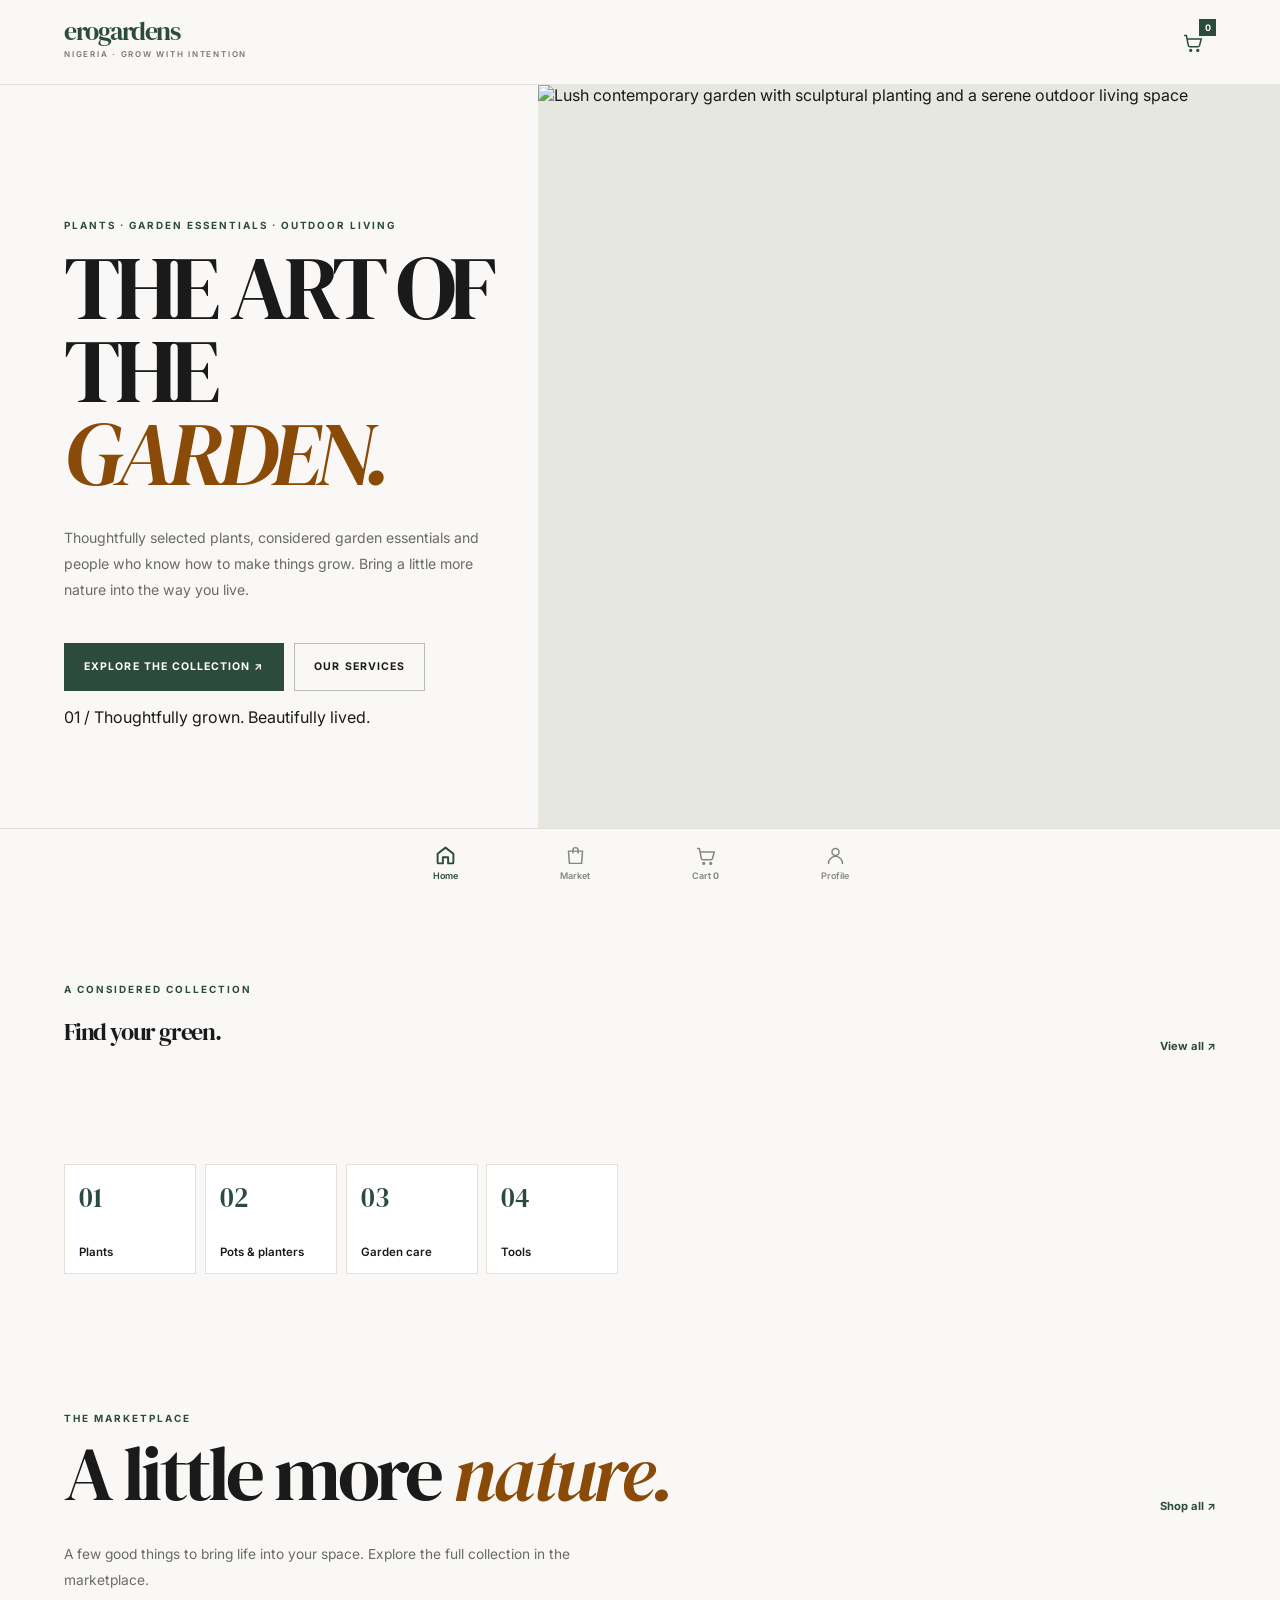
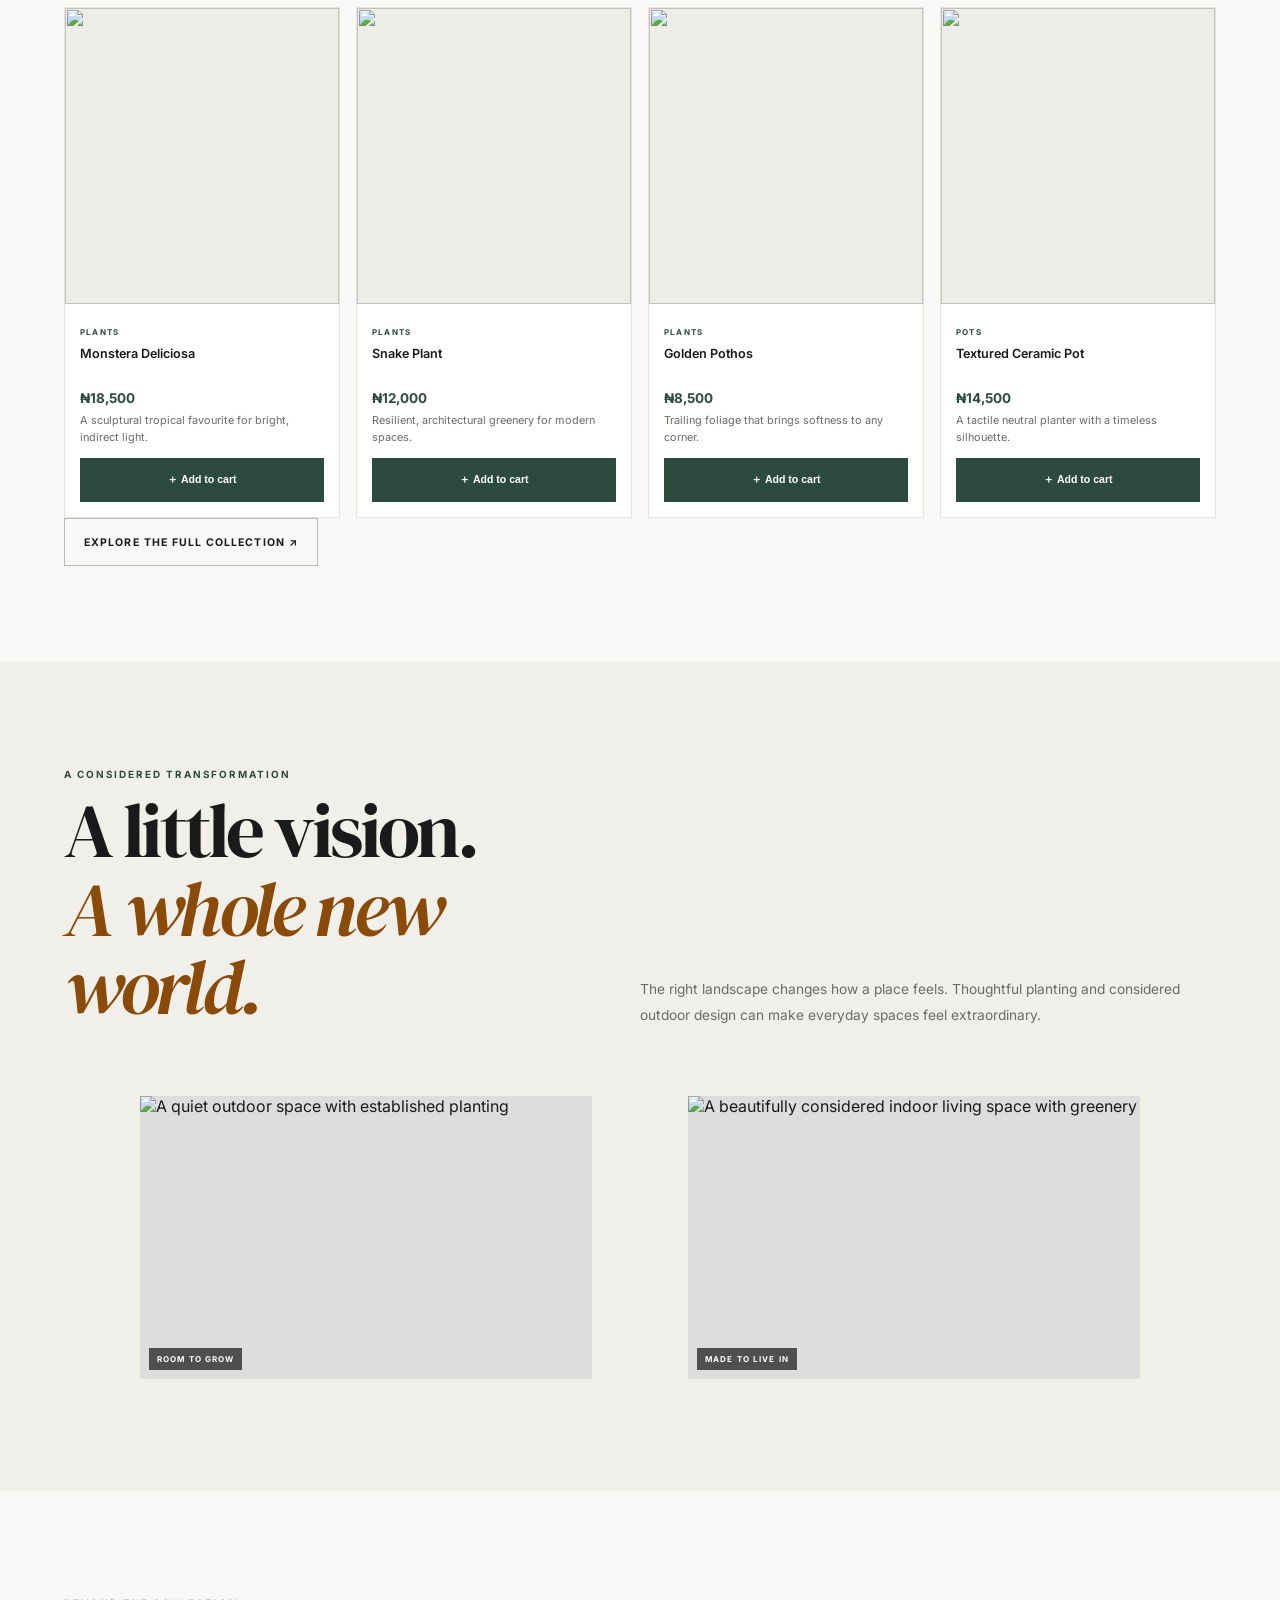
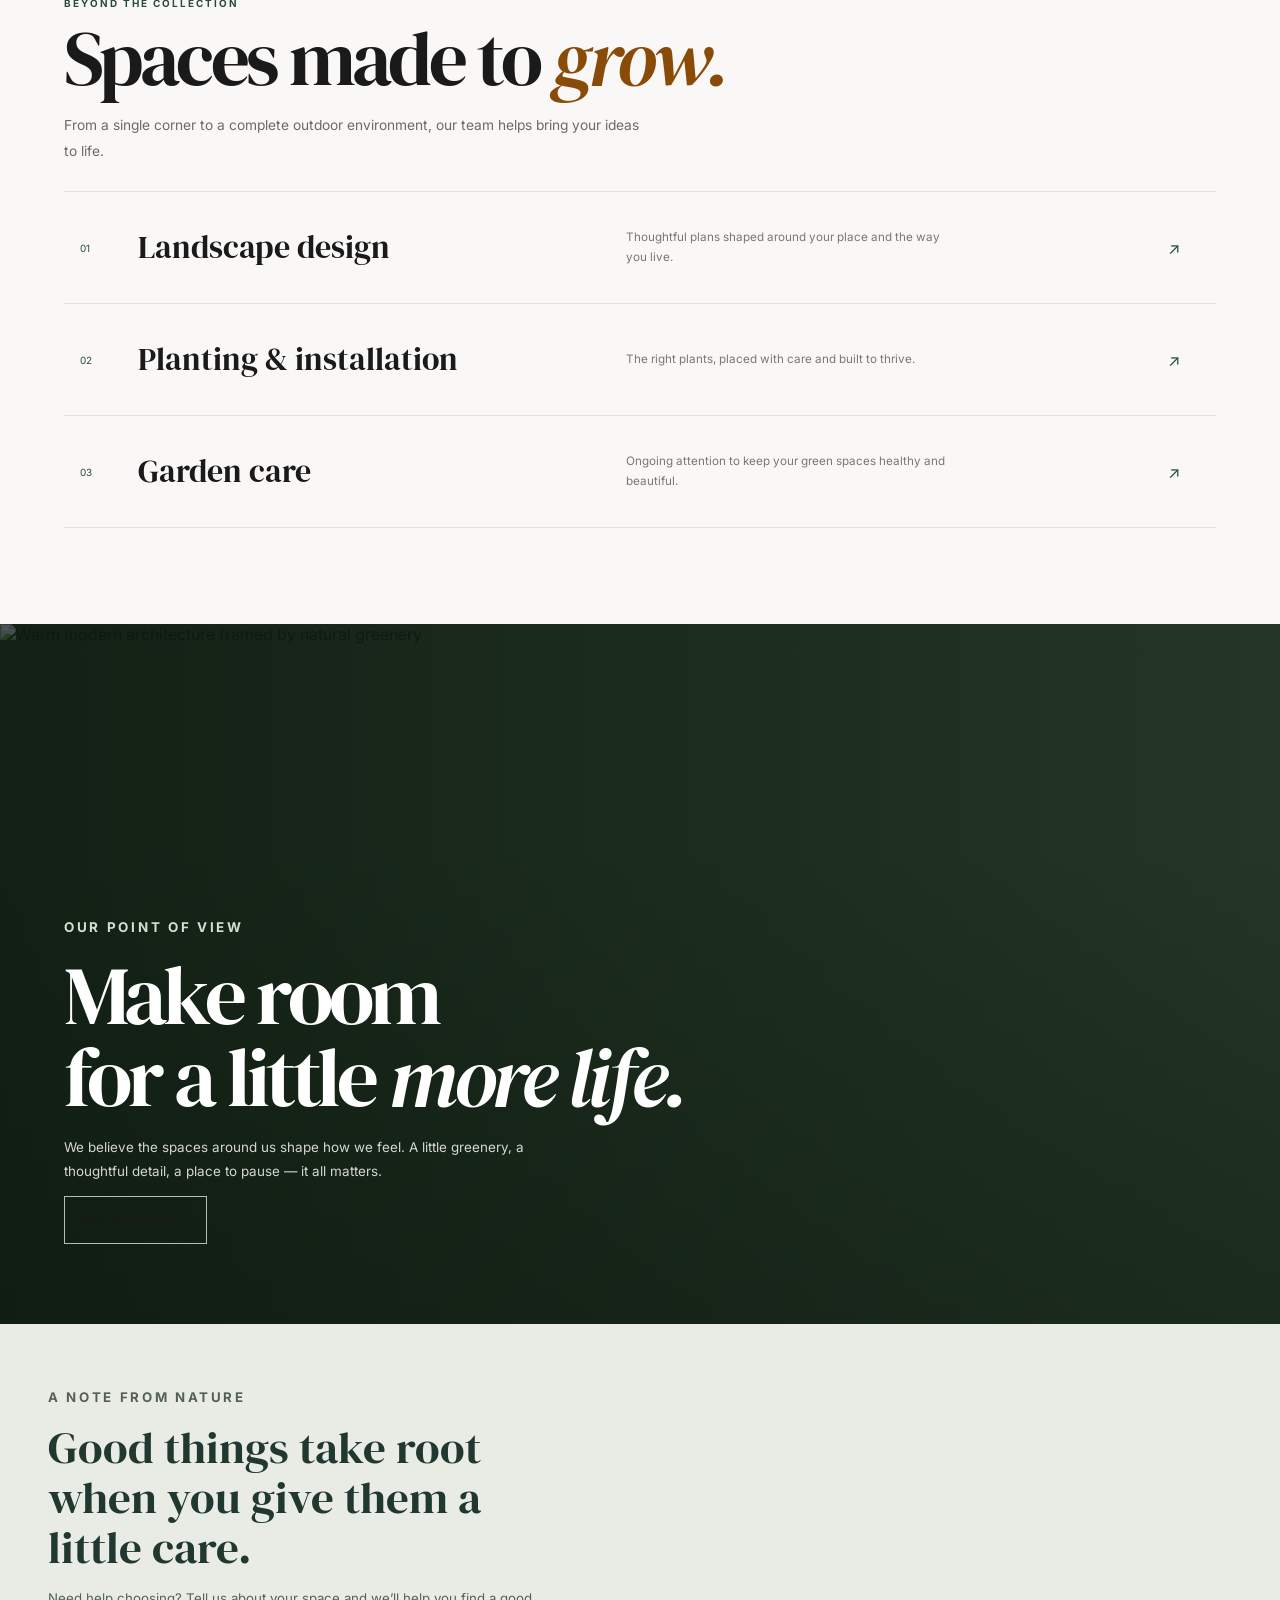
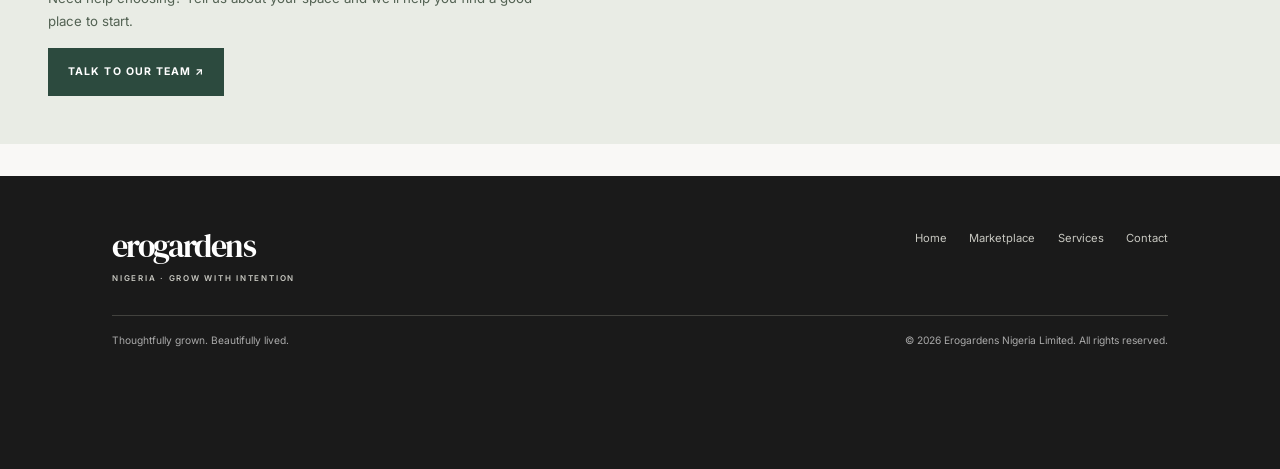
==== commit 7debf34e: "Update Erogardens WhatsApp contact number" ====
--- a/index.html
+++ b/index.html
@@ -5,7 +5,7 @@
 <section class="section pb-6"><div class="section-top"><div><p class="section-kicker">A considered collection</p><h2 class="serif text-3xl mt-2">Find your green.</h2></div><a href="/market.html" class="text-link">View all ↗</a></div></section><div class="category-strip"><a class="category-tile" href="/market.html?category=Plants"><span class="category-number">01</span><span>Plants</span></a><a class="category-tile" href="/market.html?category=Pots"><span class="category-number">02</span><span>Pots & planters</span></a><a class="category-tile" href="/market.html?category=Garden%20Care"><span class="category-number">03</span><span>Garden care</span></a><a class="category-tile" href="/market.html?category=Tools"><span class="category-number">04</span><span>Tools</span></a></div>
 <section class="section pt-8"><div class="section-top"><div><p class="section-kicker">The marketplace</p><h2 class="section-heading">A little more <em class="accent">nature.</em></h2></div><a href="/market.html" class="text-link">Shop all ↗</a></div><p class="section-intro">A few good things to bring life into your space. Explore the full collection in the marketplace.</p><div id="homeFeatured" class="product-grid mt-7" aria-live="polite"></div><div class="mt-7 text-center"><a href="/market.html" class="button button-outline">Explore the full collection ↗</a></div></section>
 <section class="section feature-band"><div class="section-top"><div><p class="section-kicker">A considered transformation</p><h2 class="section-heading">A little vision.<br><em class="accent">A whole new world.</em></h2></div><p class="section-intro">The right landscape changes how a place feels. Thoughtful planting and considered outdoor design can make everyday spaces feel extraordinary.</p></div><div class="feature-grid"><figure class="feature-image"><img src="https://images.unsplash.com/photo-1598908314732-07113901949e?auto=format&fit=crop&w=1000&q=85" alt="A quiet outdoor space with established planting" loading="lazy" decoding="async"><figcaption>Room to grow</figcaption></figure><figure class="feature-image"><img src="https://images.unsplash.com/photo-1600210492486-724fe5c67fb0?auto=format&fit=crop&w=1000&q=85" alt="A beautifully considered indoor living space with greenery" loading="lazy" decoding="async"><figcaption>Made to live in</figcaption></figure></div></section>
-<section id="services" class="section"><div><p class="section-kicker">Beyond the collection</p><h2 class="section-heading">Spaces made to <em class="accent">grow.</em></h2><p class="section-intro">From a single corner to a complete outdoor environment, our team helps bring your ideas to life.</p></div><div class="service-list"><a class="service-row" href="https://wa.me/?text=Hello%20Erogardens%20Global%2C%20I%20would%20like%20to%20discuss%20landscape%20design." target="_blank" rel="noopener"><span class="service-number">01</span><span class="service-title">Landscape design</span><span class="service-description">Thoughtful plans shaped around your place and the way you live.</span><span class="service-arrow">↗</span></a><a class="service-row" href="https://wa.me/?text=Hello%20Erogardens%20Global%2C%20I%20need%20planting%20and%20installation%20support." target="_blank" rel="noopener"><span class="service-number">02</span><span class="service-title">Planting & installation</span><span class="service-description">The right plants, placed with care and built to thrive.</span><span class="service-arrow">↗</span></a><a class="service-row" href="https://wa.me/?text=Hello%20Erogardens%20Global%2C%20I%20would%20like%20garden%20maintenance%20support." target="_blank" rel="noopener"><span class="service-number">03</span><span class="service-title">Garden care</span><span class="service-description">Ongoing attention to keep your green spaces healthy and beautiful.</span><span class="service-arrow">↗</span></a></div></section>
+<section id="services" class="section"><div><p class="section-kicker">Beyond the collection</p><h2 class="section-heading">Spaces made to <em class="accent">grow.</em></h2><p class="section-intro">From a single corner to a complete outdoor environment, our team helps bring your ideas to life.</p></div><div class="service-list"><a class="service-row" href="https://wa.me/2348036548238?text=Hello%20Erogardens%20Global%2C%20I%20would%20like%20to%20discuss%20landscape%20design." target="_blank" rel="noopener"><span class="service-number">01</span><span class="service-title">Landscape design</span><span class="service-description">Thoughtful plans shaped around your place and the way you live.</span><span class="service-arrow">↗</span></a><a class="service-row" href="https://wa.me/2348036548238?text=Hello%20Erogardens%20Global%2C%20I%20need%20planting%20and%20installation%20support." target="_blank" rel="noopener"><span class="service-number">02</span><span class="service-title">Planting & installation</span><span class="service-description">The right plants, placed with care and built to thrive.</span><span class="service-arrow">↗</span></a><a class="service-row" href="https://wa.me/2348036548238?text=Hello%20Erogardens%20Global%2C%20I%20would%20like%20garden%20maintenance%20support." target="_blank" rel="noopener"><span class="service-number">03</span><span class="service-title">Garden care</span><span class="service-description">Ongoing attention to keep your green spaces healthy and beautiful.</span><span class="service-arrow">↗</span></a></div></section>
 <section class="philosophy"><img src="https://images.unsplash.com/photo-1600566753086-00f18fb6b3ea?auto=format&fit=crop&w=1800&q=85" alt="Warm modern architecture framed by natural greenery" loading="lazy" decoding="async"><div class="philosophy-copy"><p class="section-kicker">Our point of view</p><h2>Make room<br>for a little <em>more life.</em></h2><p>We believe the spaces around us shape how we feel. A little greenery, a thoughtful detail, a place to pause — it all matters.</p><a href="/profile.html" class="button button-outline mt-5 !border-white !text-white">Get in touch ↗</a></div></section>
 <section class="note-band"><p class="section-kicker">A note from nature</p><h2>Good things take root when you give them a little care.</h2><p>Need help choosing? Tell us about your space and we’ll help you find a good place to start.</p><a href="/profile.html" class="button button-primary mt-5">Talk to our team ↗</a></section></main>
 <footer class="footer"><div class="footer-inner"><div class="footer-top"><div class="footer-brand">erogardens<small>NIGERIA · GROW WITH INTENTION</small></div><div class="footer-links"><a href="/">Home</a><a href="/market.html">Marketplace</a><a href="#services">Services</a><a href="/profile.html">Contact</a></div></div><div class="footer-bottom"><span>Thoughtfully grown. Beautifully lived.</span><span>© <span data-year></span> Erogardens Nigeria Limited. All rights reserved.</span></div></div></footer>
--- a/styles.css
+++ b/styles.css
@@ -17,7 +17,7 @@
 @media(min-width:1024px){.header-inner,.footer-inner{padding-left:5vw;padding-right:5vw}.hero-copy{padding-left:5vw}.section,.market-intro,.page-heading,.content-section{padding-left:5vw;padding-right:5vw}.category-strip{padding-left:5vw;padding-right:5vw}.philosophy-copy{padding-left:5vw}.product-grid{grid-template-columns:repeat(4,minmax(0,1fr))}}
 @media(prefers-reduced-motion:reduce){html{scroll-behavior:auto}*,*:before,*:after{animation-duration:.01ms!important;animation-iteration-count:1!important;transition-duration:.01ms!important;scroll-behavior:auto!important}.js-motion .reveal{opacity:1;transform:none}::view-transition-old(root),::view-transition-new(root){animation:none}}
 
-/* Erogarden motion layer: restrained entrance, immediate commerce feedback. */
+/* Erogardens motion layer: restrained entrance, immediate commerce feedback. */
 .motion-ready .hero-copy > *{animation:hero-enter .58s cubic-bezier(.2,.7,.2,1) both}
 .motion-ready .hero-copy > *:nth-child(2){animation-delay:.06s}
 .motion-ready .hero-copy > *:nth-child(3){animation-delay:.12s}
